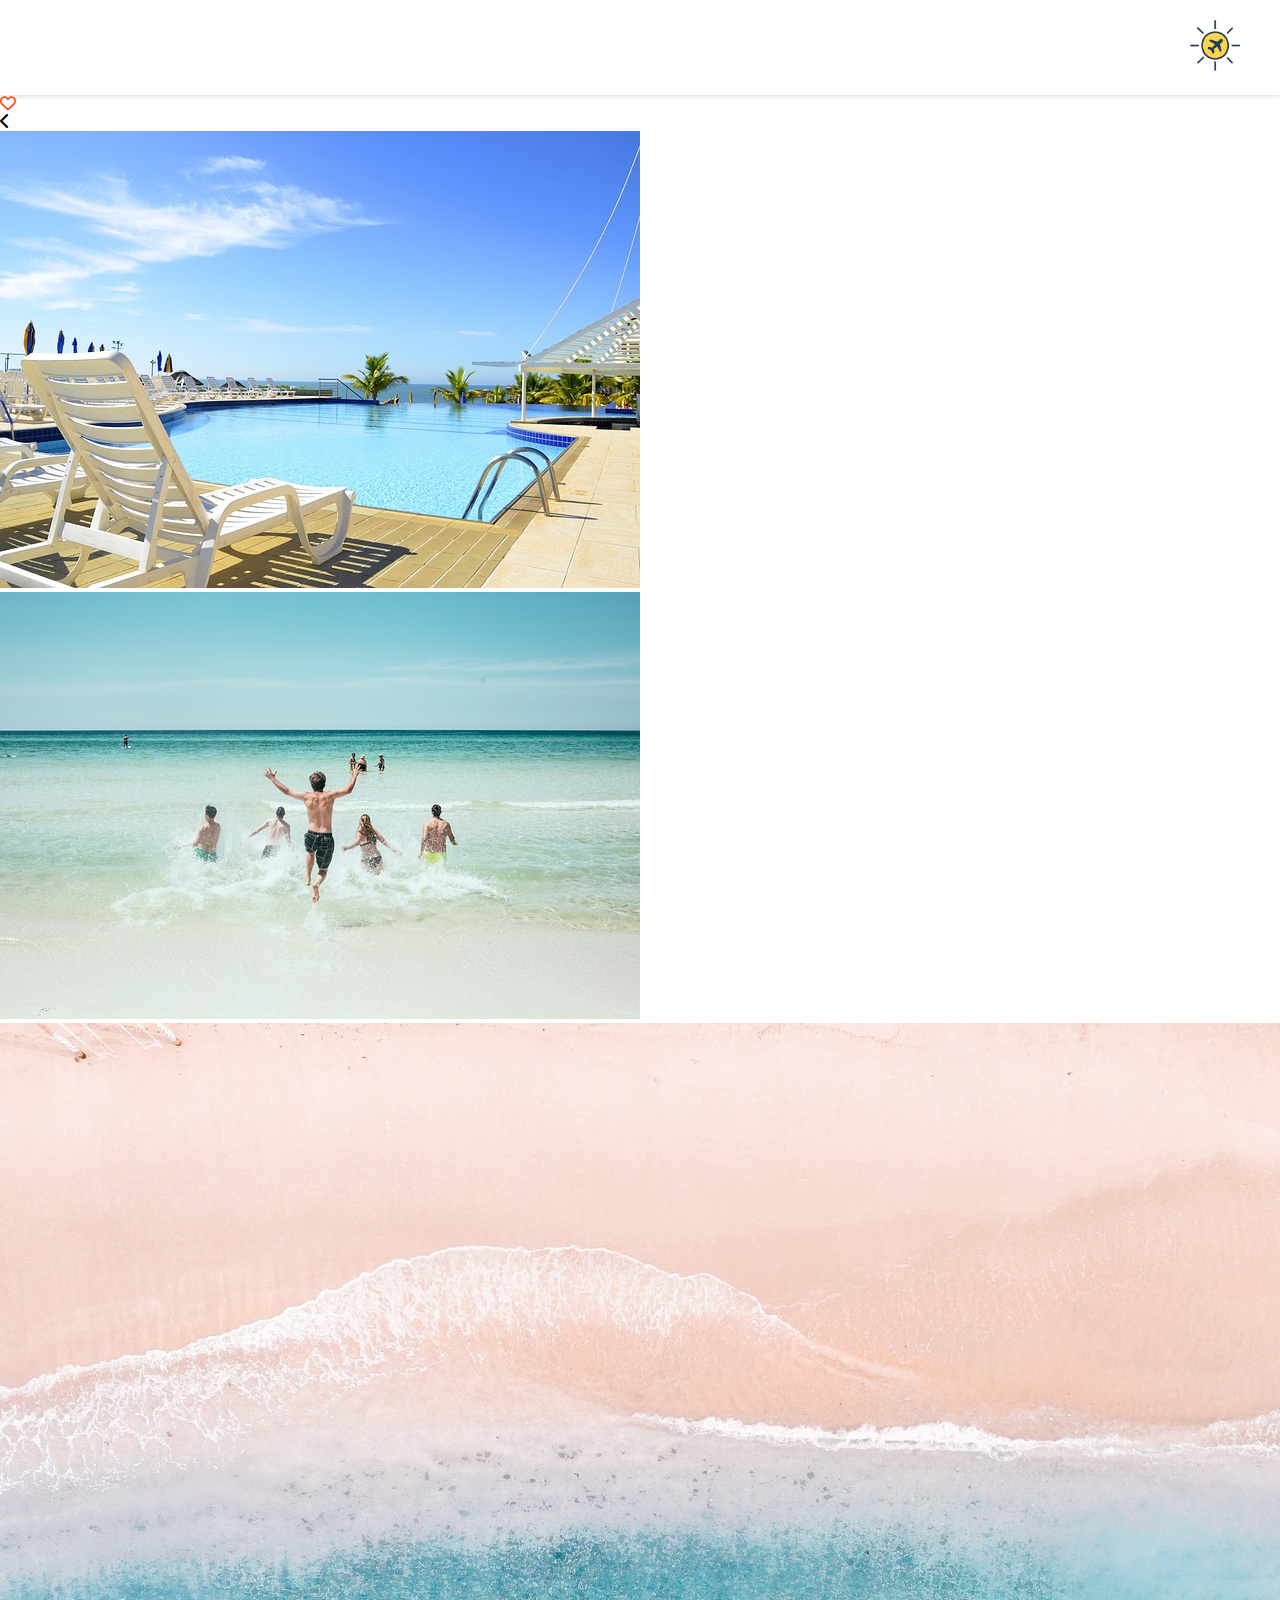
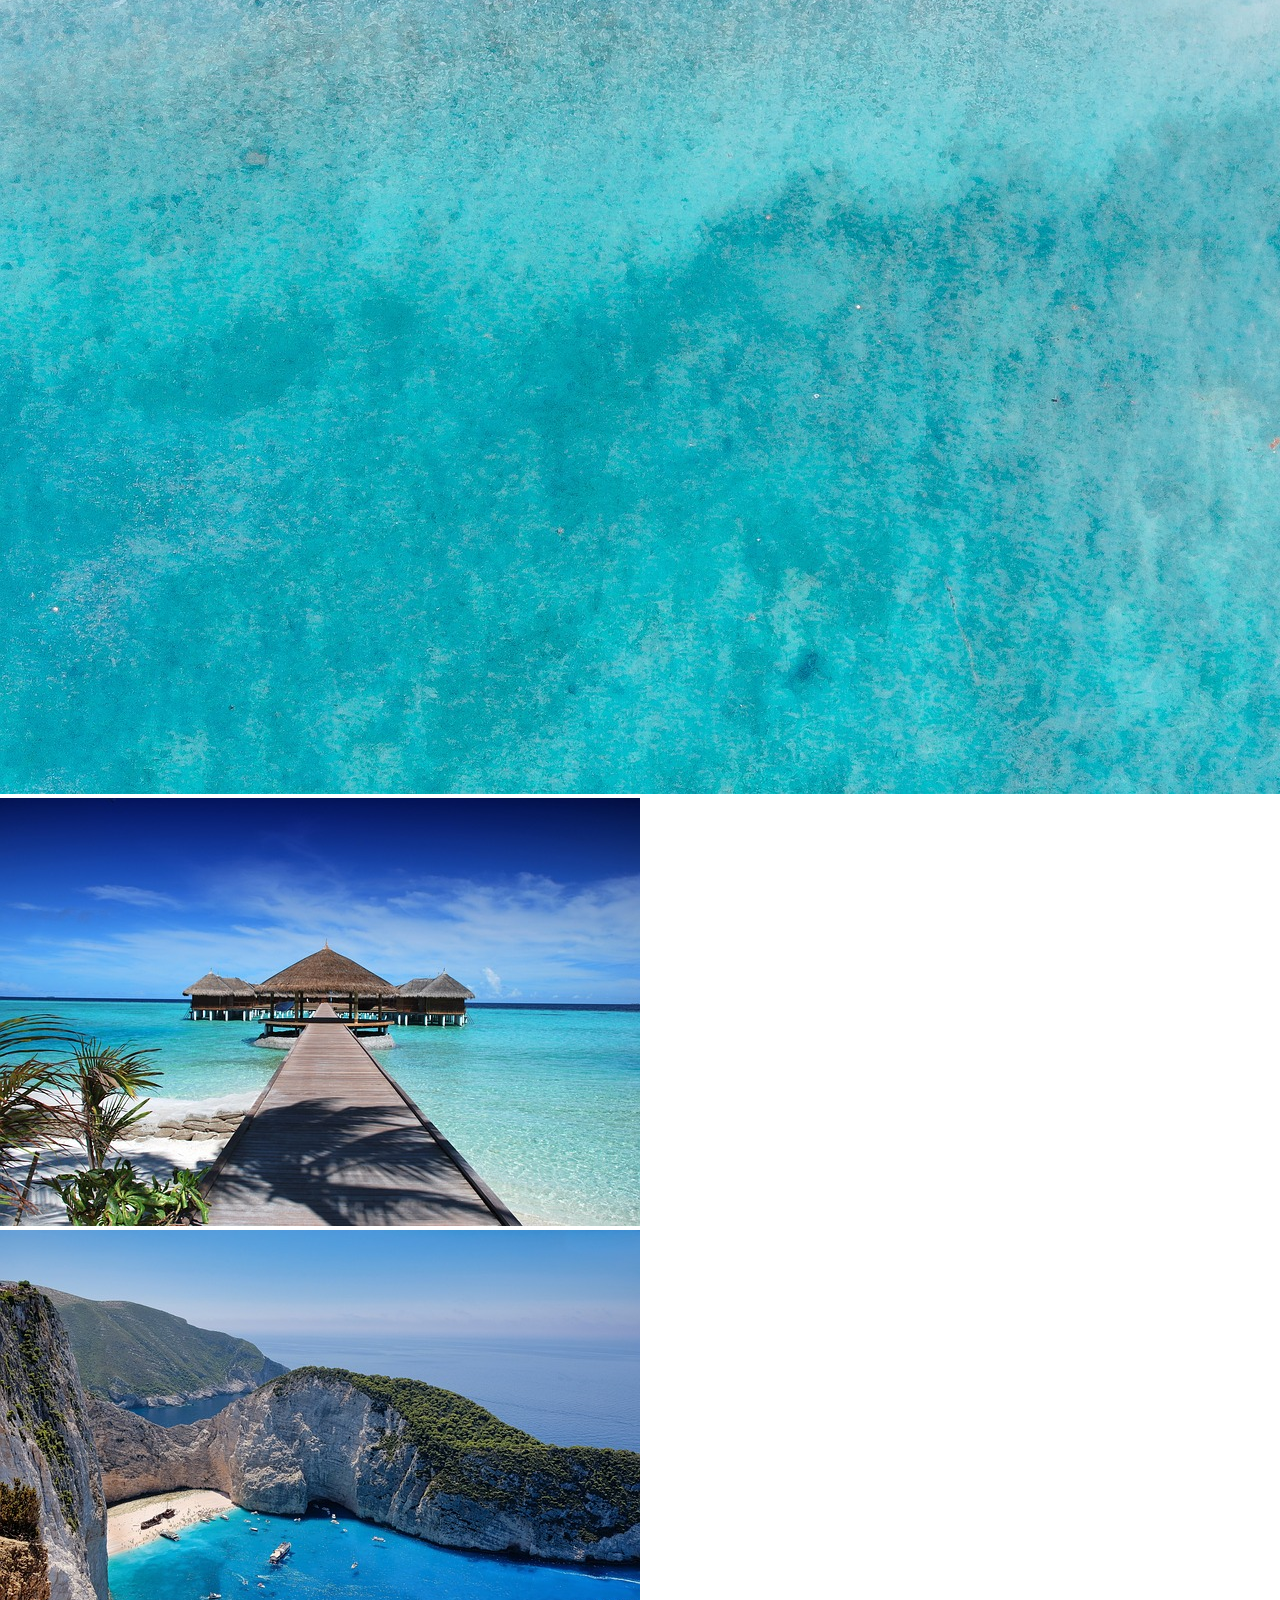
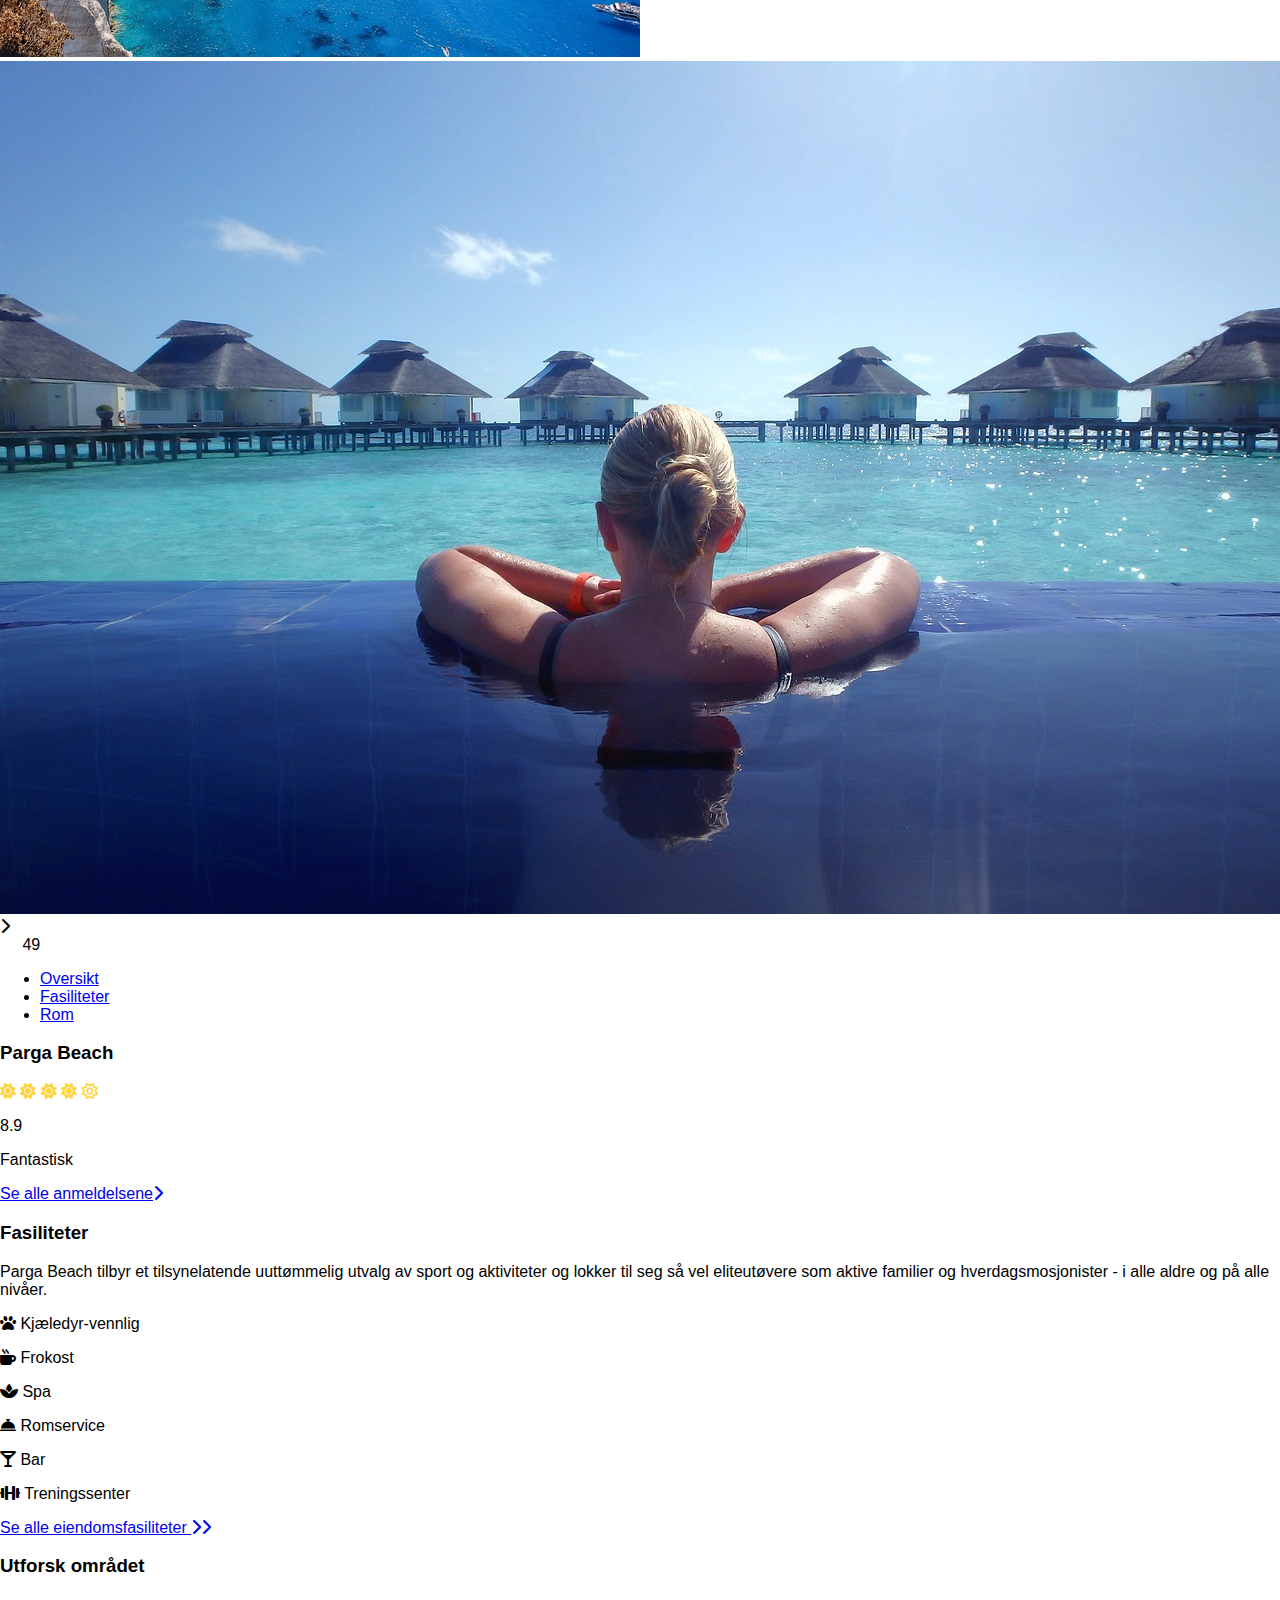
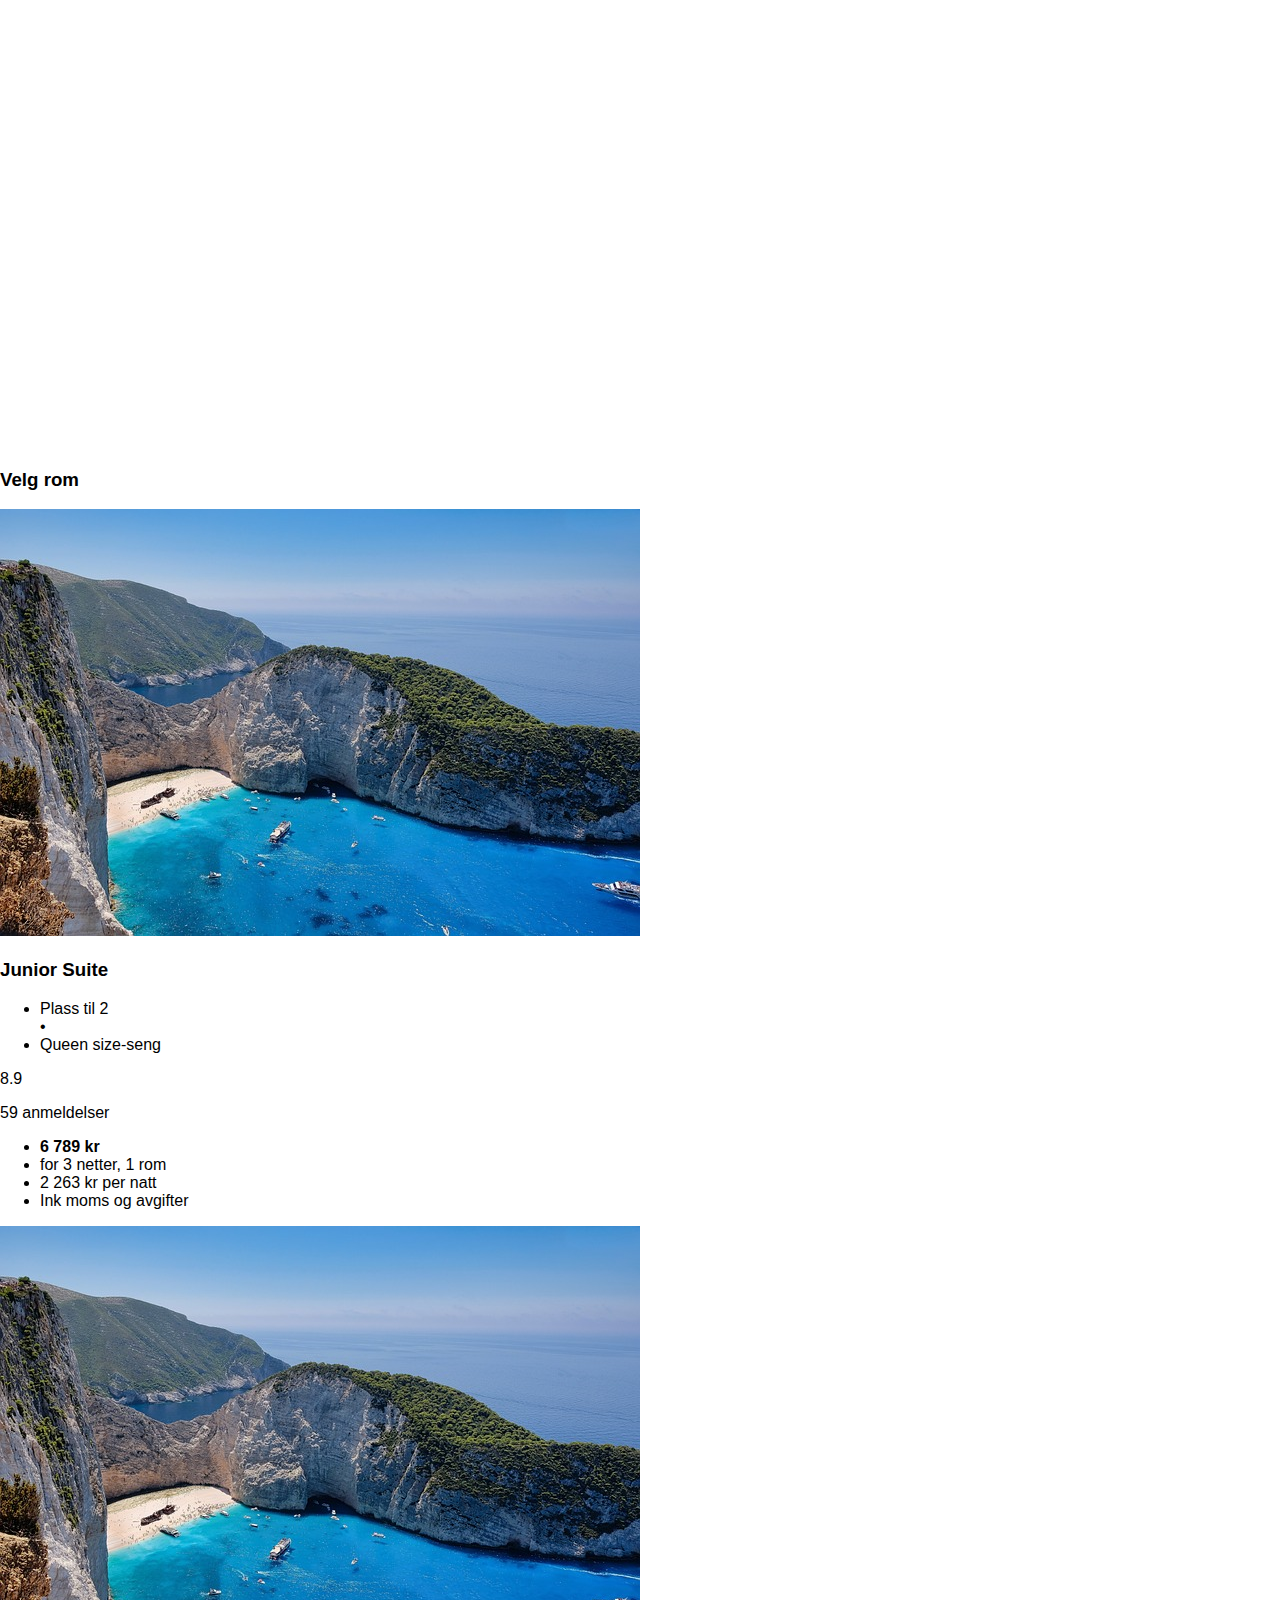
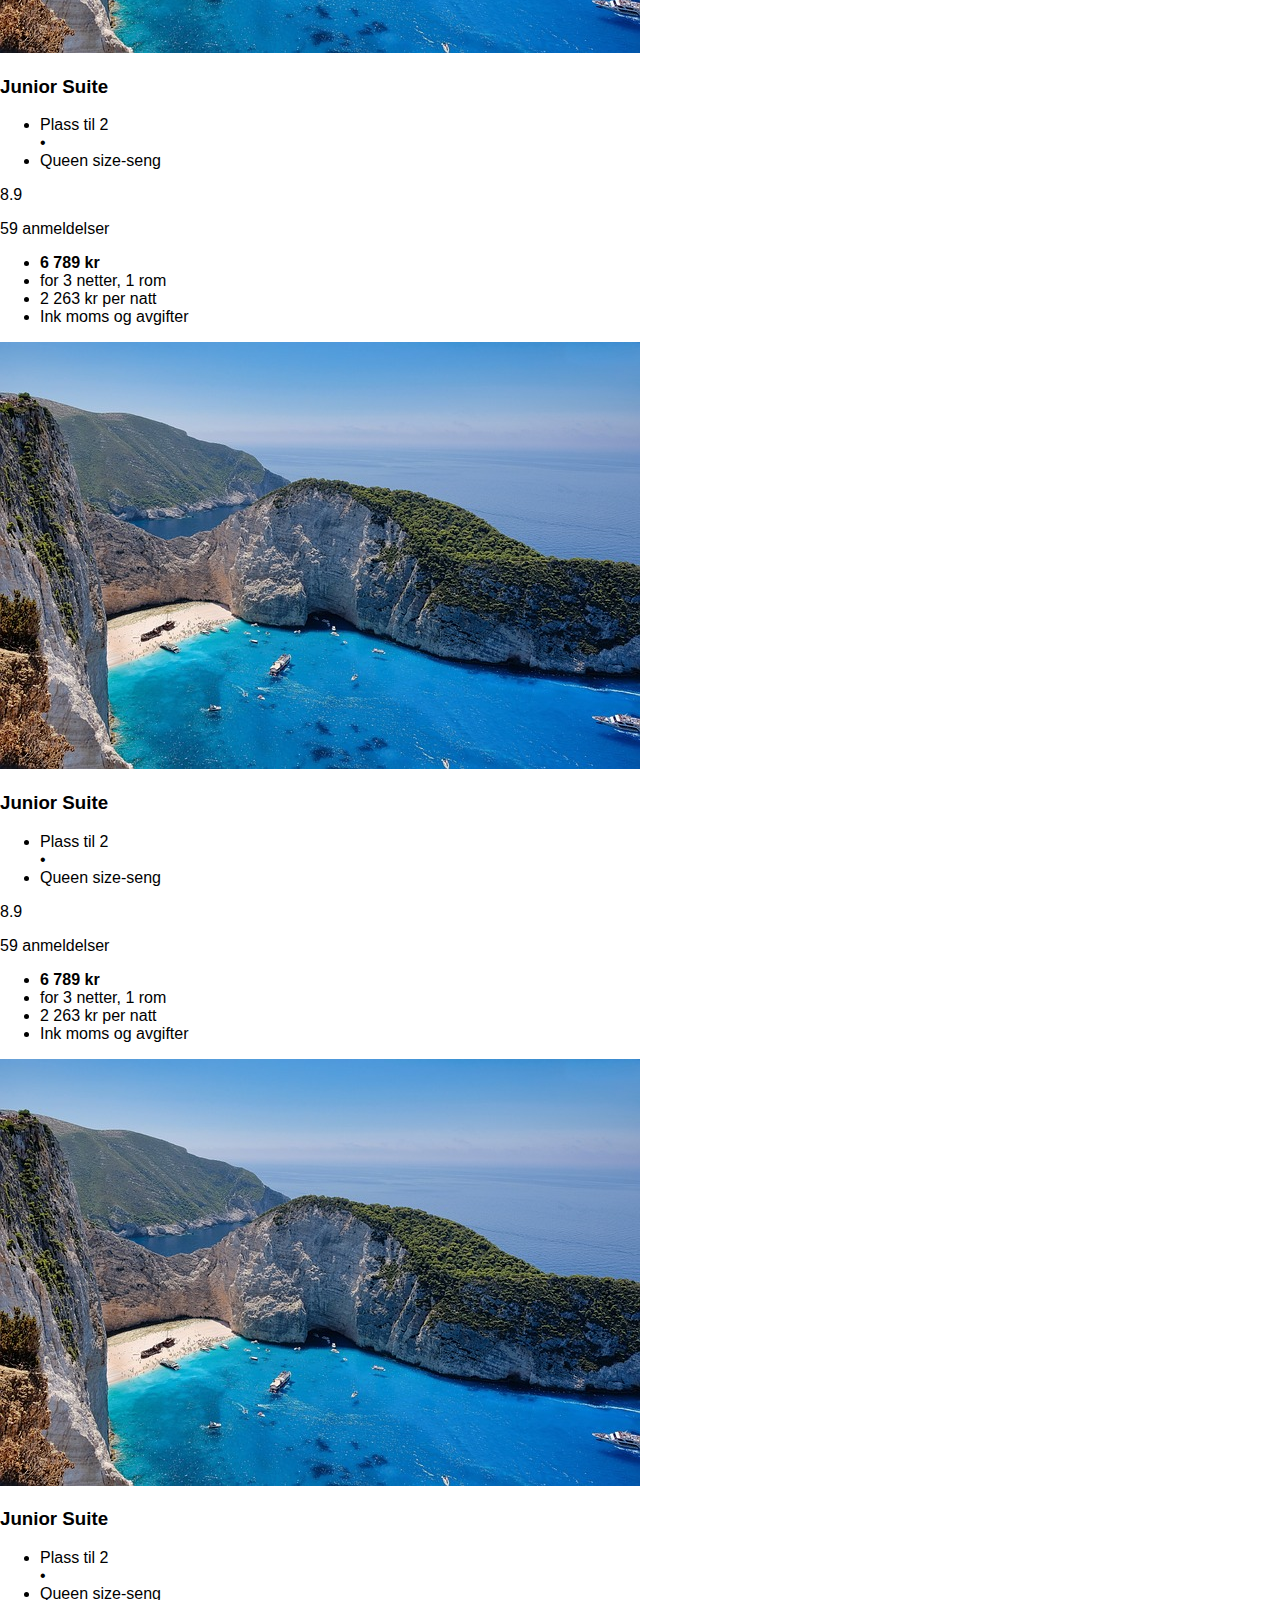
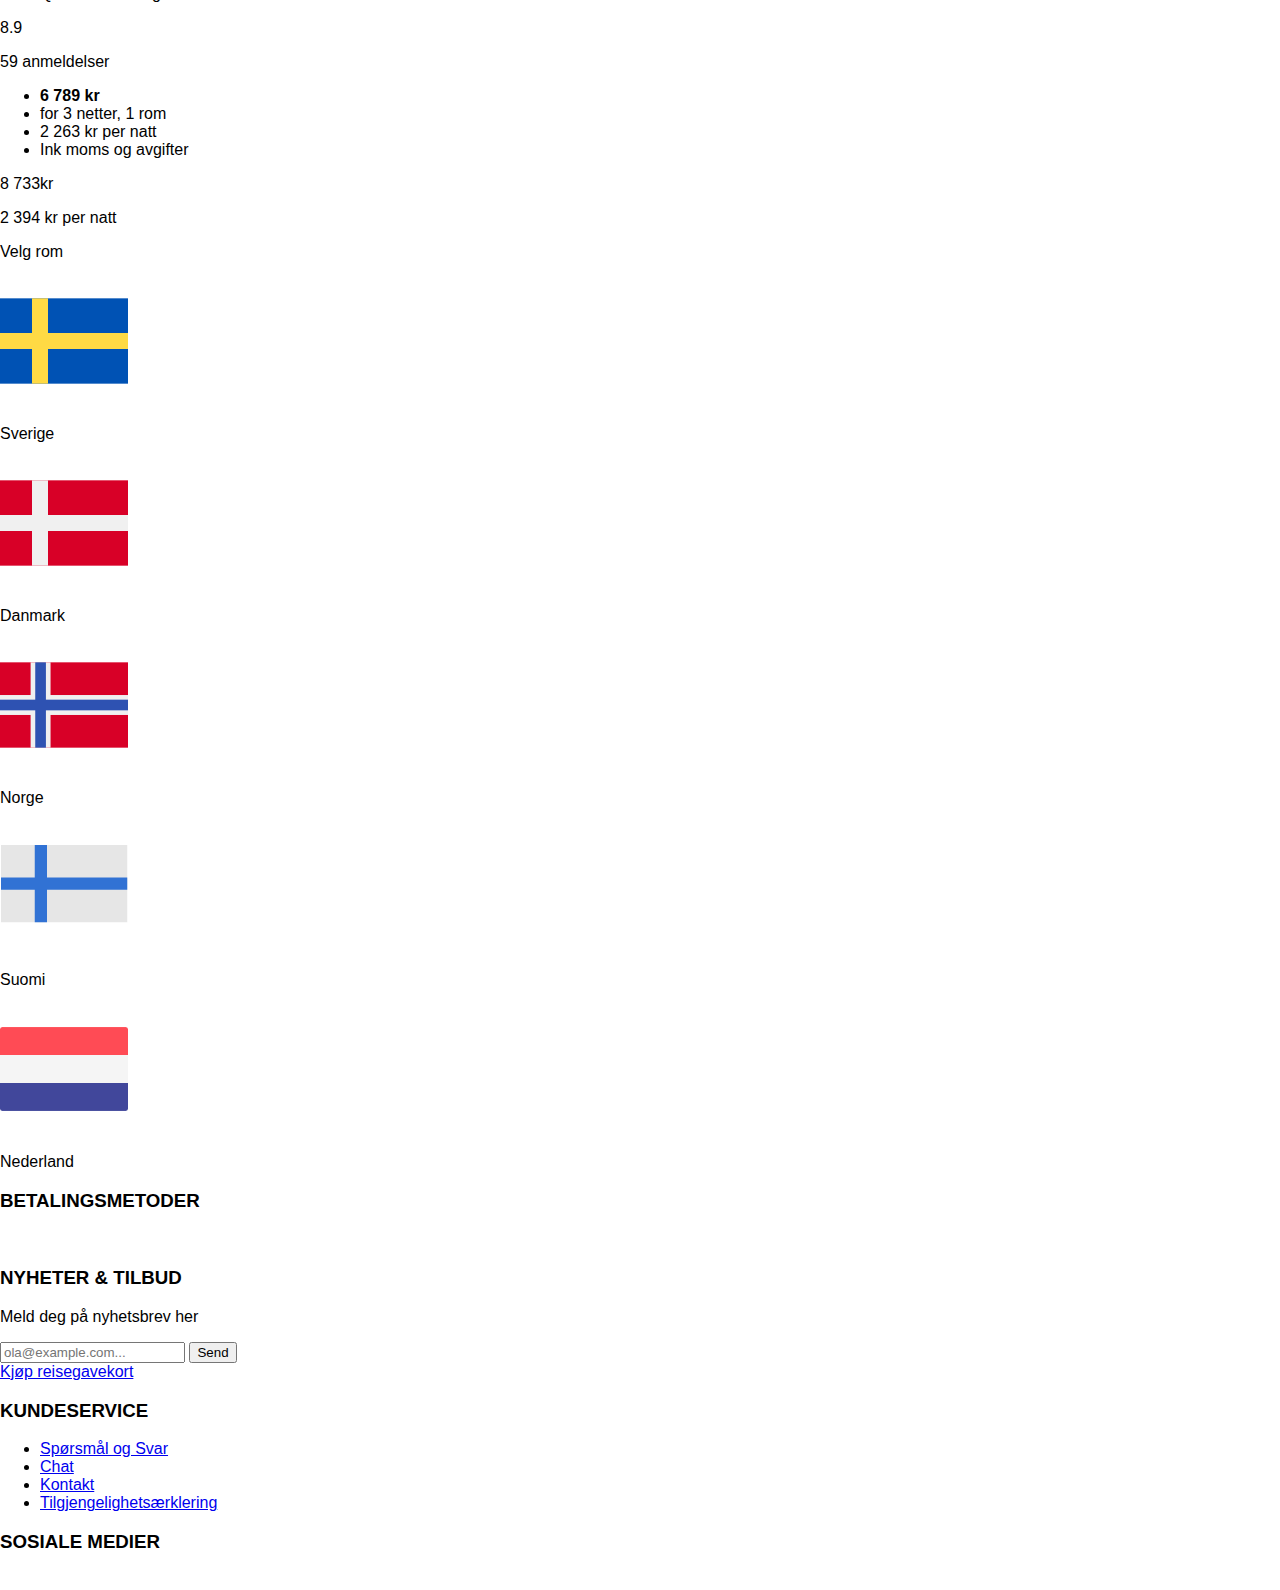
==== hotell.html @ 77f4b527 "css og final endringer i html" ====
<!DOCTYPE html>
<html lang="no">
<head>
    <meta charset="UTF-8">
    <meta name="viewport" content="width=device-width, initial-scale=1.0">
    <link rel="stylesheet" href="css/style.css">
    <link href="ikoner/css/fontawesome.css" rel="stylesheet">
    <link href="ikoner/css/brands.css" rel="stylesheet">
    <link href="ikoner/css/solid.css" rel="stylesheet">
    <link href="https://cdnjs.cloudflare.com/ajax/libs/font-awesome/6.0.0/css/all.min.css" rel="stylesheet">
    <title>Reisebyrå nettsted</title>
</head>
<body>
    <header>
        <section class="topp">
            <div class="logo">
                <img src="img/fav.png" alt="Logo">
            </div>
            <form class="top-bar" action="order.html" method="get">
                <a href="order.html" class="search-icon" aria-label="Søk ikon">
                    <i class="fa-solid fa-magnifying-glass" aria-label="Søk ikon"></i>
                </a>
                <a href="min-side.html" class="user-icon">
                    <i class="fas fa-user"></i> 
                </a>
                <a href="opprett-konto.html" class="btn">
                    <i class="fa-solid fa-bars" aria-label="Opprett konto"></i>
                </a>
            </form>
        </section>

    </header>
    <header class="bildet-galleri">
        <section class="hjerte-ikon">
            <i class="fa-regular fa-heart" style="color: #ff4013;"></i>
        </section>
        <section class="pil-ikon venstre">
            <i class="fa-solid fa-chevron-left"></i>
        </section>
        <section class="bildene">
            <img src="img/landscape-2016308_640.jpg">
            <img src="img/beach-1836467_640.jpg">
            <img src="img/sea-4768869_1920.jpg">
            <img src="img/beach-666122_640.jpg">
            <img src="img/beach-6514331_640.jpg">
            <img src="img/holiday-2733322_1280.jpg">
        </section>

        <section class="pil-ikon hoyre">
            <i class="fa-solid fa-chevron-right"></i>
        </section>

        <section class="bilde-teller">
            <i class="fa-solid fa-images" style="color: #ffffff;"></i>
            <span>49</span>
        </section>
    </header>
    <nav>
        <ul>
            <li><a href="#" class="active">Oversikt</a></li>
            <li><a href="#">Fasiliteter</a></li>
            <li><a href="#">Rom</a></li>
        </ul>
    
    </nav>
    <main>
        <section class="oversikt">
            <h3> Parga Beach</h3>
            <section class="sol">
                <i class="fa-solid fa-sun" style="color: #FFD43B;"></i>
                <i class="fa-solid fa-sun" style="color: #FFD43B;"></i>
                <i class="fa-solid fa-sun" style="color: #FFD43B;"></i>
                <i class="fa-solid fa-sun" style="color: #FFD43B;"></i>
                <i class="fa-regular fa-sun" style="color:#FFD43B;"></i>
            </section>
            <span class="score">
                <p>8.9</p> <p>Fantastisk</p>
            </span>
            <a href="#"> Se alle anmeldelsene<i class="fa-solid fa-chevron-right"></i></a>

        </section>

        <section class="fasiliteter">
            <h3> Fasiliteter</h3>
            <p>Parga Beach tilbyr et tilsynelatende uuttømmelig utvalg av sport og
                aktiviteter og lokker til seg så vel eliteutøvere som aktive familier og
                hverdagsmosjonister - i alle aldre og på alle nivåer.
            </p>
            <section class="ikon-container">
                <span class="ikon-rad1">
                    <p><i class="fa-solid fa-paw"></i> Kjæledyr-vennlig</p>
                    <p><i class="fa-solid fa-mug-hot"></i> Frokost</p>
                    <p><i class="fa-solid fa-spa"></i> Spa</p>
                </span>
                
                <span class="ikon-rad2">
                    <p><i class="fa-solid fa-bell-concierge"></i> Romservice</p>
                    <p><i class="fa-solid fa-martini-glass"></i> Bar</p>
                    <p><i class="fa-solid fa-dumbbell"></i> Treningssenter</p>
                </span>
            </section>

            <a href="#"> Se alle eiendomsfasiliteter <i class="fa-solid fa-chevron-right"></i><i class="fa-solid fa-chevron-right"></i></a>

        </section>

        <section class="kart">
            <h3>Utforsk området</h3>
            <iframe src="https://www.google.com/maps/embed?pb=!1m18!1m12!1m3!1d3088.1160953660687!2d20.388653899999998!3d39.2856176!2m3!1f0!2f0!3f0!3m2!1i1024!2i768!4f13.1!3m3!1m2!1s0x135c632e49c7cda5%3A0x9406a292c1e28ae2!2sParga%20Beach%20Resort!5e0!3m2!1sen!2sno!4v1738178258567!5m2!1sen!2sno" width="600" height="450" style="border:0;" allowfullscreen="" loading="lazy" referrerpolicy="no-referrer-when-downgrade">
            </iframe>
        </section>

        <h3 class="velg-rom">Velg rom</h3>
        <section class="tilgjengelige-rom">
            <article class="rom">
                <img src="img/beach-6514331_640.jpg" alt="strand">
                
                <section class="rom-info">
                    <h3>Junior Suite</h3>
                    
                    <ul class="plass">
                        <li>Plass til 2</li>
                        <span>•</span>
                        <li>Queen size-seng</li>
                    </ul>
                    
                    <section class="score">
                        <p class="score-box">8.9</p>
                        <p>59 anmeldelser</p>
                    </section>
                    
                    <ul class="prisinfo-liste">
                        <li><strong>6 789 kr</strong></li>
                        <li>for 3 netter, 1 rom</li>
                        <li>2 263 kr per natt</li>
                        <li>Ink moms og avgifter</li>
                    </ul>
                </section>
            </article>
            

            <article class="rom">
                <img src="img/beach-6514331_640.jpg" alt="strand">
                
                <section class="rom-info">
                    <h3>Junior Suite</h3>
                    
                    <ul class="plass">
                        <li>Plass til 2</li>
                        <span>•</span>
                        <li>Queen size-seng</li>
                    </ul>
                    
                    <section class="score">
                        <p class="score-box">8.9</p>
                        <p>59 anmeldelser</p>
                    </section>
                    
                    <ul class="prisinfo-liste">
                        <li><strong>6 789 kr</strong></li>
                        <li>for 3 netter, 1 rom</li>
                        <li>2 263 kr per natt</li>
                        <li>Ink moms og avgifter</li>
                    </ul>
                </section>
            </article>
            

            <article class="rom">
                <img src="img/beach-6514331_640.jpg" alt="strand">
                
                <section class="rom-info">
                    <h3>Junior Suite</h3>
                    
                    <ul class="plass">
                        <li>Plass til 2</li>
                        <span>•</span>
                        <li>Queen size-seng</li>
                    </ul>
                    
                    <section class="score">
                        <p class="score-box">8.9</p>
                        <p>59 anmeldelser</p>
                    </section>
                    
                    <ul class="prisinfo-liste">
                        <li><strong>6 789 kr</strong></li>
                        <li>for 3 netter, 1 rom</li>
                        <li>2 263 kr per natt</li>
                        <li>Ink moms og avgifter</li>
                    </ul>
                </section>
            </article>
            

            <article class="rom">
                <img src="img/beach-6514331_640.jpg" alt="strand">
                
                <section class="rom-info">
                    <h3>Junior Suite</h3>
                    
                    <ul class="plass">
                        <li>Plass til 2</li>
                        <span>•</span>
                        <li>Queen size-seng</li>
                    </ul>
                    
                    <section class="score">
                        <p class="score-box">8.9</p>
                        <p>59 anmeldelser</p>
                    </section>
                    
                    <ul class="prisinfo-liste">
                        <li><strong>6 789 kr</strong></li>
                        <li>for 3 netter, 1 rom</li>
                        <li>2 263 kr per natt</li>
                        <li>Ink moms og avgifter</li>
                    </ul>
                </section>
            </article>

            <article class="velg-selv">
                <section class="pris-seksjon">
                    <p class="over">8 733kr</p>
                    <p class="under"> 2 394 kr per natt</p>
                </section>
                <p class="blå-boks">Velg rom</p>
            </article>
            
            
        </section>

    </main>
    <footer class="footer">
        <section class="flags">
            <div class="rad1">
                <img src="flags/sweden.png">
                <p>Sverige</p>
                <img src="flags/denmark.png">
                <p>Danmark</p>
                <img src="flags/norway.png">
                <p>Norge</p>
            </div>

            <div class="rad2">
                <img src="flags/material.png">
                <p>Suomi</p>
                <img src="flags/netherlands.png">
                <p>Nederland</p>
            </div>

        </section>

        <section class="betalingsikoner">
            <h3>BETALINGSMETODER</h3>
            <i class="fa-brands fa-cc-visa"style="color: #ffffff;"></i>
            <i class="fa-brands fa-cc-mastercard"style="color: #ffffff;" ></i>
            <i class="fa-brands fa-cc-paypal" style="color: #ffffff;"></i>
            <i class="fa-brands fa-cc-apple-pay" style="color: #ffffff;"></i>
            <i class="fa-brands fa-cc-amazon-pay" style="color: #ffffff;"></i>
        </section>

        <section class="nyheter">
            <h3>NYHETER & TILBUD</h3>
            <form class="form">
                <p>Meld deg på nyhetsbrev her</p>
                <input type="email" placeholder="ola@example.com..." id="email">
                <button>
                    Send
                </button>
            </form>
            <a href="#">Kjøp reisegavekort</a>
           
        </section>

        <section class="kundeservice">
            <h3>KUNDESERVICE</h3>
            <ul>
                <li><a href="#">Spørsmål og Svar</a></li>
                <li><a href="#">Chat</a></li>
                <li><a href="#">Kontakt</a></li>
                <li><a href="#">Tilgjengelighetsærklering</a></li>
            </ul>

        </section>

        <section class="sosiale-medier">
            <h3>SOSIALE MEDIER</h3>
            <a href="#"><i class="fa-brands fa-instagram" aria-label="instagram ikon"style="color: #ffffff;"></i></a>
            <a href="#"><i class="fa-brands fa-facebook" aria-label="facebook ikon"style="color: #ffffff;"></i></a>
            <a href="#"><i class="fa-brands fa-pinterest" aria-label="pinterest ikon"style="color: #ffffff;"></i></a>
            <a href="#"><i class="fa-brands fa-tiktok" style="color: #ffffff;"></i></a>
            <a href="#"><i class="fa-brands fa-youtube" style="color: #ffffff;"></i></a>
        </section>

    </footer>
</body>
</html>
---- css/style.css ----
body {
    font-family: Arial, Helvetica, sans-serif;
    margin: 0;
    padding: 0;
    
}

.topp {
    display: flex;
    justify-content: space-between;
    align-items: center;
    padding: 10px 20px;
    background-color: #ffffff;
    box-shadow: 0 2px 4px rgba(0, 0, 0, 0.1);
}

.logo img {
    width: 50px;
}

.top-bar a {
    font-size: 20px;
    color: black;
    margin-left: 15px;
    text-decoration: none;
}

.pc-nav {
    display: none;
}
.pc-navlink{
    display: none;
}

@media (min-width: 1024px) {
    .topp {
        padding: 20px 40px;
        display: flex;
        justify-content: flex-end; 
        align-items: center;
        gap: 20px;
    }

    
    .top-bar {
        display: none;
    }

    
    .pc-nav {
        display: flex;
        align-items: center;
        gap: 15px;
    }

    
    .pc-nav .btn {
        font-size: 16px;
        font-weight: bold;
        color: #1ca2c1;
        text-decoration: none;
        padding: 10px 15px;
        border: 2px solid #1ca2c1;
        border-radius: 30px; 
        display: flex;
        align-items: center;
        gap: 5px;
        background: white;
    }

    .pc-nav .btn i {
        font-size: 18px;
    }

    
    .pc-navlink {
        display: flex;
        justify-content: flex-end; 
        margin-top: 10px;
    }

    .nav-links {
        display: flex;
        justify-content: flex-end; 
        gap: 20px;
        list-style: none;
        padding: 0;
        margin: 0;
    }

    .nav-links a {
        text-decoration: none;
        color: black;
        font-size: 16px;
        font-weight: bold;
    }
}
  
    

    
    





.banner {
    background-image: url('../img/sea-4768869_1920.jpg');
    background-size: cover;
    background-position: center;
    height: 400px;
    position: relative;
    z-index: 1;
    display: grid;
    place-items: center;
}

.container {
    max-width: 1000px;
    width: 80%;
    background-color: white;
    border-radius: 10px;
    padding: 20px;
    position: absolute;
    top: 60%;
    left: 50%;
    transform: translate(-50%, -50%);
    box-shadow: 0 4px 8px rgba(0, 0, 0, 0.1);
    z-index: 2;
}

.scroll-container {
    display: flex;
    align-items: center;
    overflow-x: auto;
    white-space: nowrap;
    scroll-behavior: smooth;
    padding: 5px 0;
    margin-bottom: 15px;
    z-index: 2;
}

.scroll-container::-webkit-scrollbar {
    height: 3px;
}

.scroll-container::-webkit-scrollbar-thumb {
    background: #ccc;
    border-radius: 10px;
}

.scroll-container::-webkit-scrollbar-track {
    background: #f0f0f0;
}

.bestilling-links {
    display: flex;
    gap: 20px;
    list-style: none;
    margin: 0;
    padding: 0;
}

.bestilling-links li {
    font-size: 16px;
    font-weight: bold;
    position: relative;
}

.bestilling-links li a {
    text-decoration: none;
    color: black;
}

.bestilling-links li.active::after {
    content: '';
    display: block;
    width: 100%;
    height: 3px;
    background-color: #1ca2c1;
    position: absolute;
    bottom: -5px;
    left: 0;
}

.scroll-arrow {
    font-size: 18px;
    color: black;
    cursor: pointer;
    position: sticky;
    right: 0;
    z-index: 10;
    background: rgba(255, 255, 255, 0.7);
    padding: 8px;
    border-radius: 50%;
    box-shadow: 0 2px 4px rgba(0, 0, 0, 0.1);
}
.skjema {
    display: grid;
    gap: 10px;
    grid-template-columns: 1fr;
    max-width: 500px;
    margin: 10px;
}


.skjema select,
.skjema input {
    padding: 12px;
    border: 1px solid #666;
    border-radius: 0;
    font-size: 14px;
    background: white;
    width: 100%;
    height: 50px; 
    box-sizing: border-box;
}


.skjema .reiselengde-dato {
    display: grid;
    grid-template-columns: 1fr 1fr;
    gap: 10px;
}


.skjema label {
    font-size: 12px;
    font-weight: normal;
    display: block;
    color: #666;
    position: absolute;
    top: -8px;
    left: 10px;
    background: white;
    padding: 0 5px;
}


.skjema .input-container {
    position: relative;
    display: flex;
    flex-direction: column;
}


.skjema input[type="date"] {
    appearance: none;
    -webkit-appearance: none;
    -moz-appearance: none;
    text-align: left;
    padding-right: 40px;
}


.skjema .bestilling-knapp {
    background-color: #ffcf40;
    color: black;
    font-weight: bold;
    cursor: pointer;
    text-align: center;
    padding: 15px;
    border: none;
    width: 100%;
    font-size: 14px;
}
---- ikoner/css/brands.css ----
/*!
 * Font Awesome Free 6.6.0 by @fontawesome - https://fontawesome.com
 * License - https://fontawesome.com/license/free (Icons: CC BY 4.0, Fonts: SIL OFL 1.1, Code: MIT License)
 * Copyright 2024 Fonticons, Inc.
 */
:root, :host {
  --fa-style-family-brands: 'Font Awesome 6 Brands';
  --fa-font-brands: normal 400 1em/1 'Font Awesome 6 Brands'; }

@font-face {
  font-family: 'Font Awesome 6 Brands';
  font-style: normal;
  font-weight: 400;
  font-display: block;
  src: url("../webfonts/fa-brands-400.woff2") format("woff2"), url("../webfonts/fa-brands-400.ttf") format("truetype"); }

.fab,
.fa-brands {
  font-weight: 400; }

.fa-monero:before {
  content: "\f3d0"; }

.fa-hooli:before {
  content: "\f427"; }

.fa-yelp:before {
  content: "\f1e9"; }

.fa-cc-visa:before {
  content: "\f1f0"; }

.fa-lastfm:before {
  content: "\f202"; }

.fa-shopware:before {
  content: "\f5b5"; }

.fa-creative-commons-nc:before {
  content: "\f4e8"; }

.fa-aws:before {
  content: "\f375"; }

.fa-redhat:before {
  content: "\f7bc"; }

.fa-yoast:before {
  content: "\f2b1"; }

.fa-cloudflare:before {
  content: "\e07d"; }

.fa-ups:before {
  content: "\f7e0"; }

.fa-pixiv:before {
  content: "\e640"; }

.fa-wpexplorer:before {
  content: "\f2de"; }

.fa-dyalog:before {
  content: "\f399"; }

.fa-bity:before {
  content: "\f37a"; }

.fa-stackpath:before {
  content: "\f842"; }

.fa-buysellads:before {
  content: "\f20d"; }

.fa-first-order:before {
  content: "\f2b0"; }

.fa-modx:before {
  content: "\f285"; }

.fa-guilded:before {
  content: "\e07e"; }

.fa-vnv:before {
  content: "\f40b"; }

.fa-square-js:before {
  content: "\f3b9"; }

.fa-js-square:before {
  content: "\f3b9"; }

.fa-microsoft:before {
  content: "\f3ca"; }

.fa-qq:before {
  content: "\f1d6"; }

.fa-orcid:before {
  content: "\f8d2"; }

.fa-java:before {
  content: "\f4e4"; }

.fa-invision:before {
  content: "\f7b0"; }

.fa-creative-commons-pd-alt:before {
  content: "\f4ed"; }

.fa-centercode:before {
  content: "\f380"; }

.fa-glide-g:before {
  content: "\f2a6"; }

.fa-drupal:before {
  content: "\f1a9"; }

.fa-jxl:before {
  content: "\e67b"; }

.fa-dart-lang:before {
  content: "\e693"; }

.fa-hire-a-helper:before {
  content: "\f3b0"; }

.fa-creative-commons-by:before {
  content: "\f4e7"; }

.fa-unity:before {
  content: "\e049"; }

.fa-whmcs:before {
  content: "\f40d"; }

.fa-rocketchat:before {
  content: "\f3e8"; }

.fa-vk:before {
  content: "\f189"; }

.fa-untappd:before {
  content: "\f405"; }

.fa-mailchimp:before {
  content: "\f59e"; }

.fa-css3-alt:before {
  content: "\f38b"; }

.fa-square-reddit:before {
  content: "\f1a2"; }

.fa-reddit-square:before {
  content: "\f1a2"; }

.fa-vimeo-v:before {
  content: "\f27d"; }

.fa-contao:before {
  content: "\f26d"; }

.fa-square-font-awesome:before {
  content: "\e5ad"; }

.fa-deskpro:before {
  content: "\f38f"; }

.fa-brave:before {
  content: "\e63c"; }

.fa-sistrix:before {
  content: "\f3ee"; }

.fa-square-instagram:before {
  content: "\e055"; }

.fa-instagram-square:before {
  content: "\e055"; }

.fa-battle-net:before {
  content: "\f835"; }

.fa-the-red-yeti:before {
  content: "\f69d"; }

.fa-square-hacker-news:before {
  content: "\f3af"; }

.fa-hacker-news-square:before {
  content: "\f3af"; }

.fa-edge:before {
  content: "\f282"; }

.fa-threads:before {
  content: "\e618"; }

.fa-napster:before {
  content: "\f3d2"; }

.fa-square-snapchat:before {
  content: "\f2ad"; }

.fa-snapchat-square:before {
  content: "\f2ad"; }

.fa-google-plus-g:before {
  content: "\f0d5"; }

.fa-artstation:before {
  content: "\f77a"; }

.fa-markdown:before {
  content: "\f60f"; }

.fa-sourcetree:before {
  content: "\f7d3"; }

.fa-google-plus:before {
  content: "\f2b3"; }

.fa-diaspora:before {
  content: "\f791"; }

.fa-foursquare:before {
  content: "\f180"; }

.fa-stack-overflow:before {
  content: "\f16c"; }

.fa-github-alt:before {
  content: "\f113"; }

.fa-phoenix-squadron:before {
  content: "\f511"; }

.fa-pagelines:before {
  content: "\f18c"; }

.fa-algolia:before {
  content: "\f36c"; }

.fa-red-river:before {
  content: "\f3e3"; }

.fa-creative-commons-sa:before {
  content: "\f4ef"; }

.fa-safari:before {
  content: "\f267"; }

.fa-google:before {
  content: "\f1a0"; }

.fa-square-font-awesome-stroke:before {
  content: "\f35c"; }

.fa-font-awesome-alt:before {
  content: "\f35c"; }

.fa-atlassian:before {
  content: "\f77b"; }

.fa-linkedin-in:before {
  content: "\f0e1"; }

.fa-digital-ocean:before {
  content: "\f391"; }

.fa-nimblr:before {
  content: "\f5a8"; }

.fa-chromecast:before {
  content: "\f838"; }

.fa-evernote:before {
  content: "\f839"; }

.fa-hacker-news:before {
  content: "\f1d4"; }

.fa-creative-commons-sampling:before {
  content: "\f4f0"; }

.fa-adversal:before {
  content: "\f36a"; }

.fa-creative-commons:before {
  content: "\f25e"; }

.fa-watchman-monitoring:before {
  content: "\e087"; }

.fa-fonticons:before {
  content: "\f280"; }

.fa-weixin:before {
  content: "\f1d7"; }

.fa-shirtsinbulk:before {
  content: "\f214"; }

.fa-codepen:before {
  content: "\f1cb"; }

.fa-git-alt:before {
  content: "\f841"; }

.fa-lyft:before {
  content: "\f3c3"; }

.fa-rev:before {
  content: "\f5b2"; }

.fa-windows:before {
  content: "\f17a"; }

.fa-wizards-of-the-coast:before {
  content: "\f730"; }

.fa-square-viadeo:before {
  content: "\f2aa"; }

.fa-viadeo-square:before {
  content: "\f2aa"; }

.fa-meetup:before {
  content: "\f2e0"; }

.fa-centos:before {
  content: "\f789"; }

.fa-adn:before {
  content: "\f170"; }

.fa-cloudsmith:before {
  content: "\f384"; }

.fa-opensuse:before {
  content: "\e62b"; }

.fa-pied-piper-alt:before {
  content: "\f1a8"; }

.fa-square-dribbble:before {
  content: "\f397"; }

.fa-dribbble-square:before {
  content: "\f397"; }

.fa-codiepie:before {
  content: "\f284"; }

.fa-node:before {
  content: "\f419"; }

.fa-mix:before {
  content: "\f3cb"; }

.fa-steam:before {
  content: "\f1b6"; }

.fa-cc-apple-pay:before {
  content: "\f416"; }

.fa-scribd:before {
  content: "\f28a"; }

.fa-debian:before {
  content: "\e60b"; }

.fa-openid:before {
  content: "\f19b"; }

.fa-instalod:before {
  content: "\e081"; }

.fa-expeditedssl:before {
  content: "\f23e"; }

.fa-sellcast:before {
  content: "\f2da"; }

.fa-square-twitter:before {
  content: "\f081"; }

.fa-twitter-square:before {
  content: "\f081"; }

.fa-r-project:before {
  content: "\f4f7"; }

.fa-delicious:before {
  content: "\f1a5"; }

.fa-freebsd:before {
  content: "\f3a4"; }

.fa-vuejs:before {
  content: "\f41f"; }

.fa-accusoft:before {
  content: "\f369"; }

.fa-ioxhost:before {
  content: "\f208"; }

.fa-fonticons-fi:before {
  content: "\f3a2"; }

.fa-app-store:before {
  content: "\f36f"; }

.fa-cc-mastercard:before {
  content: "\f1f1"; }

.fa-itunes-note:before {
  content: "\f3b5"; }

.fa-golang:before {
  content: "\e40f"; }

.fa-kickstarter:before {
  content: "\f3bb"; }

.fa-square-kickstarter:before {
  content: "\f3bb"; }

.fa-grav:before {
  content: "\f2d6"; }

.fa-weibo:before {
  content: "\f18a"; }

.fa-uncharted:before {
  content: "\e084"; }

.fa-firstdraft:before {
  content: "\f3a1"; }

.fa-square-youtube:before {
  content: "\f431"; }

.fa-youtube-square:before {
  content: "\f431"; }

.fa-wikipedia-w:before {
  content: "\f266"; }

.fa-wpressr:before {
  content: "\f3e4"; }

.fa-rendact:before {
  content: "\f3e4"; }

.fa-angellist:before {
  content: "\f209"; }

.fa-galactic-republic:before {
  content: "\f50c"; }

.fa-nfc-directional:before {
  content: "\e530"; }

.fa-skype:before {
  content: "\f17e"; }

.fa-joget:before {
  content: "\f3b7"; }

.fa-fedora:before {
  content: "\f798"; }

.fa-stripe-s:before {
  content: "\f42a"; }

.fa-meta:before {
  content: "\e49b"; }

.fa-laravel:before {
  content: "\f3bd"; }

.fa-hotjar:before {
  content: "\f3b1"; }

.fa-bluetooth-b:before {
  content: "\f294"; }

.fa-square-letterboxd:before {
  content: "\e62e"; }

.fa-sticker-mule:before {
  content: "\f3f7"; }

.fa-creative-commons-zero:before {
  content: "\f4f3"; }

.fa-hips:before {
  content: "\f452"; }

.fa-behance:before {
  content: "\f1b4"; }

.fa-reddit:before {
  content: "\f1a1"; }

.fa-discord:before {
  content: "\f392"; }

.fa-chrome:before {
  content: "\f268"; }

.fa-app-store-ios:before {
  content: "\f370"; }

.fa-cc-discover:before {
  content: "\f1f2"; }

.fa-wpbeginner:before {
  content: "\f297"; }

.fa-confluence:before {
  content: "\f78d"; }

.fa-shoelace:before {
  content: "\e60c"; }

.fa-mdb:before {
  content: "\f8ca"; }

.fa-dochub:before {
  content: "\f394"; }

.fa-accessible-icon:before {
  content: "\f368"; }

.fa-ebay:before {
  content: "\f4f4"; }

.fa-amazon:before {
  content: "\f270"; }

.fa-unsplash:before {
  content: "\e07c"; }

.fa-yarn:before {
  content: "\f7e3"; }

.fa-square-steam:before {
  content: "\f1b7"; }

.fa-steam-square:before {
  content: "\f1b7"; }

.fa-500px:before {
  content: "\f26e"; }

.fa-square-vimeo:before {
  content: "\f194"; }

.fa-vimeo-square:before {
  content: "\f194"; }

.fa-asymmetrik:before {
  content: "\f372"; }

.fa-font-awesome:before {
  content: "\f2b4"; }

.fa-font-awesome-flag:before {
  content: "\f2b4"; }

.fa-font-awesome-logo-full:before {
  content: "\f2b4"; }

.fa-gratipay:before {
  content: "\f184"; }

.fa-apple:before {
  content: "\f179"; }

.fa-hive:before {
  content: "\e07f"; }

.fa-gitkraken:before {
  content: "\f3a6"; }

.fa-keybase:before {
  content: "\f4f5"; }

.fa-apple-pay:before {
  content: "\f415"; }

.fa-padlet:before {
  content: "\e4a0"; }

.fa-amazon-pay:before {
  content: "\f42c"; }

.fa-square-github:before {
  content: "\f092"; }

.fa-github-square:before {
  content: "\f092"; }

.fa-stumbleupon:before {
  content: "\f1a4"; }

.fa-fedex:before {
  content: "\f797"; }

.fa-phoenix-framework:before {
  content: "\f3dc"; }

.fa-shopify:before {
  content: "\e057"; }

.fa-neos:before {
  content: "\f612"; }

.fa-square-threads:before {
  content: "\e619"; }

.fa-hackerrank:before {
  content: "\f5f7"; }

.fa-researchgate:before {
  content: "\f4f8"; }

.fa-swift:before {
  content: "\f8e1"; }

.fa-angular:before {
  content: "\f420"; }

.fa-speakap:before {
  content: "\f3f3"; }

.fa-angrycreative:before {
  content: "\f36e"; }

.fa-y-combinator:before {
  content: "\f23b"; }

.fa-empire:before {
  content: "\f1d1"; }

.fa-envira:before {
  content: "\f299"; }

.fa-google-scholar:before {
  content: "\e63b"; }

.fa-square-gitlab:before {
  content: "\e5ae"; }

.fa-gitlab-square:before {
  content: "\e5ae"; }

.fa-studiovinari:before {
  content: "\f3f8"; }

.fa-pied-piper:before {
  content: "\f2ae"; }

.fa-wordpress:before {
  content: "\f19a"; }

.fa-product-hunt:before {
  content: "\f288"; }

.fa-firefox:before {
  content: "\f269"; }

.fa-linode:before {
  content: "\f2b8"; }

.fa-goodreads:before {
  content: "\f3a8"; }

.fa-square-odnoklassniki:before {
  content: "\f264"; }

.fa-odnoklassniki-square:before {
  content: "\f264"; }

.fa-jsfiddle:before {
  content: "\f1cc"; }

.fa-sith:before {
  content: "\f512"; }

.fa-themeisle:before {
  content: "\f2b2"; }

.fa-page4:before {
  content: "\f3d7"; }

.fa-hashnode:before {
  content: "\e499"; }

.fa-react:before {
  content: "\f41b"; }

.fa-cc-paypal:before {
  content: "\f1f4"; }

.fa-squarespace:before {
  content: "\f5be"; }

.fa-cc-stripe:before {
  content: "\f1f5"; }

.fa-creative-commons-share:before {
  content: "\f4f2"; }

.fa-bitcoin:before {
  content: "\f379"; }

.fa-keycdn:before {
  content: "\f3ba"; }

.fa-opera:before {
  content: "\f26a"; }

.fa-itch-io:before {
  content: "\f83a"; }

.fa-umbraco:before {
  content: "\f8e8"; }

.fa-galactic-senate:before {
  content: "\f50d"; }

.fa-ubuntu:before {
  content: "\f7df"; }

.fa-draft2digital:before {
  content: "\f396"; }

.fa-stripe:before {
  content: "\f429"; }

.fa-houzz:before {
  content: "\f27c"; }

.fa-gg:before {
  content: "\f260"; }

.fa-dhl:before {
  content: "\f790"; }

.fa-square-pinterest:before {
  content: "\f0d3"; }

.fa-pinterest-square:before {
  content: "\f0d3"; }

.fa-xing:before {
  content: "\f168"; }

.fa-blackberry:before {
  content: "\f37b"; }

.fa-creative-commons-pd:before {
  content: "\f4ec"; }

.fa-playstation:before {
  content: "\f3df"; }

.fa-quinscape:before {
  content: "\f459"; }

.fa-less:before {
  content: "\f41d"; }

.fa-blogger-b:before {
  content: "\f37d"; }

.fa-opencart:before {
  content: "\f23d"; }

.fa-vine:before {
  content: "\f1ca"; }

.fa-signal-messenger:before {
  content: "\e663"; }

.fa-paypal:before {
  content: "\f1ed"; }

.fa-gitlab:before {
  content: "\f296"; }

.fa-typo3:before {
  content: "\f42b"; }

.fa-reddit-alien:before {
  content: "\f281"; }

.fa-yahoo:before {
  content: "\f19e"; }

.fa-dailymotion:before {
  content: "\e052"; }

.fa-affiliatetheme:before {
  content: "\f36b"; }

.fa-pied-piper-pp:before {
  content: "\f1a7"; }

.fa-bootstrap:before {
  content: "\f836"; }

.fa-odnoklassniki:before {
  content: "\f263"; }

.fa-nfc-symbol:before {
  content: "\e531"; }

.fa-mintbit:before {
  content: "\e62f"; }

.fa-ethereum:before {
  content: "\f42e"; }

.fa-speaker-deck:before {
  content: "\f83c"; }

.fa-creative-commons-nc-eu:before {
  content: "\f4e9"; }

.fa-patreon:before {
  content: "\f3d9"; }

.fa-avianex:before {
  content: "\f374"; }

.fa-ello:before {
  content: "\f5f1"; }

.fa-gofore:before {
  content: "\f3a7"; }

.fa-bimobject:before {
  content: "\f378"; }

.fa-brave-reverse:before {
  content: "\e63d"; }

.fa-facebook-f:before {
  content: "\f39e"; }

.fa-square-google-plus:before {
  content: "\f0d4"; }

.fa-google-plus-square:before {
  content: "\f0d4"; }

.fa-web-awesome:before {
  content: "\e682"; }

.fa-mandalorian:before {
  content: "\f50f"; }

.fa-first-order-alt:before {
  content: "\f50a"; }

.fa-osi:before {
  content: "\f41a"; }

.fa-google-wallet:before {
  content: "\f1ee"; }

.fa-d-and-d-beyond:before {
  content: "\f6ca"; }

.fa-periscope:before {
  content: "\f3da"; }

.fa-fulcrum:before {
  content: "\f50b"; }

.fa-cloudscale:before {
  content: "\f383"; }

.fa-forumbee:before {
  content: "\f211"; }

.fa-mizuni:before {
  content: "\f3cc"; }

.fa-schlix:before {
  content: "\f3ea"; }

.fa-square-xing:before {
  content: "\f169"; }

.fa-xing-square:before {
  content: "\f169"; }

.fa-bandcamp:before {
  content: "\f2d5"; }

.fa-wpforms:before {
  content: "\f298"; }

.fa-cloudversify:before {
  content: "\f385"; }

.fa-usps:before {
  content: "\f7e1"; }

.fa-megaport:before {
  content: "\f5a3"; }

.fa-magento:before {
  content: "\f3c4"; }

.fa-spotify:before {
  content: "\f1bc"; }

.fa-optin-monster:before {
  content: "\f23c"; }

.fa-fly:before {
  content: "\f417"; }

.fa-aviato:before {
  content: "\f421"; }

.fa-itunes:before {
  content: "\f3b4"; }

.fa-cuttlefish:before {
  content: "\f38c"; }

.fa-blogger:before {
  content: "\f37c"; }

.fa-flickr:before {
  content: "\f16e"; }

.fa-viber:before {
  content: "\f409"; }

.fa-soundcloud:before {
  content: "\f1be"; }

.fa-digg:before {
  content: "\f1a6"; }

.fa-tencent-weibo:before {
  content: "\f1d5"; }

.fa-letterboxd:before {
  content: "\e62d"; }

.fa-symfony:before {
  content: "\f83d"; }

.fa-maxcdn:before {
  content: "\f136"; }

.fa-etsy:before {
  content: "\f2d7"; }

.fa-facebook-messenger:before {
  content: "\f39f"; }

.fa-audible:before {
  content: "\f373"; }

.fa-think-peaks:before {
  content: "\f731"; }

.fa-bilibili:before {
  content: "\e3d9"; }

.fa-erlang:before {
  content: "\f39d"; }

.fa-x-twitter:before {
  content: "\e61b"; }

.fa-cotton-bureau:before {
  content: "\f89e"; }

.fa-dashcube:before {
  content: "\f210"; }

.fa-42-group:before {
  content: "\e080"; }

.fa-innosoft:before {
  content: "\e080"; }

.fa-stack-exchange:before {
  content: "\f18d"; }

.fa-elementor:before {
  content: "\f430"; }

.fa-square-pied-piper:before {
  content: "\e01e"; }

.fa-pied-piper-square:before {
  content: "\e01e"; }

.fa-creative-commons-nd:before {
  content: "\f4eb"; }

.fa-palfed:before {
  content: "\f3d8"; }

.fa-superpowers:before {
  content: "\f2dd"; }

.fa-resolving:before {
  content: "\f3e7"; }

.fa-xbox:before {
  content: "\f412"; }

.fa-square-web-awesome-stroke:before {
  content: "\e684"; }

.fa-searchengin:before {
  content: "\f3eb"; }

.fa-tiktok:before {
  content: "\e07b"; }

.fa-square-facebook:before {
  content: "\f082"; }

.fa-facebook-square:before {
  content: "\f082"; }

.fa-renren:before {
  content: "\f18b"; }

.fa-linux:before {
  content: "\f17c"; }

.fa-glide:before {
  content: "\f2a5"; }

.fa-linkedin:before {
  content: "\f08c"; }

.fa-hubspot:before {
  content: "\f3b2"; }

.fa-deploydog:before {
  content: "\f38e"; }

.fa-twitch:before {
  content: "\f1e8"; }

.fa-flutter:before {
  content: "\e694"; }

.fa-ravelry:before {
  content: "\f2d9"; }

.fa-mixer:before {
  content: "\e056"; }

.fa-square-lastfm:before {
  content: "\f203"; }

.fa-lastfm-square:before {
  content: "\f203"; }

.fa-vimeo:before {
  content: "\f40a"; }

.fa-mendeley:before {
  content: "\f7b3"; }

.fa-uniregistry:before {
  content: "\f404"; }

.fa-figma:before {
  content: "\f799"; }

.fa-creative-commons-remix:before {
  content: "\f4ee"; }

.fa-cc-amazon-pay:before {
  content: "\f42d"; }

.fa-dropbox:before {
  content: "\f16b"; }

.fa-instagram:before {
  content: "\f16d"; }

.fa-cmplid:before {
  content: "\e360"; }

.fa-upwork:before {
  content: "\e641"; }

.fa-facebook:before {
  content: "\f09a"; }

.fa-gripfire:before {
  content: "\f3ac"; }

.fa-jedi-order:before {
  content: "\f50e"; }

.fa-uikit:before {
  content: "\f403"; }

.fa-fort-awesome-alt:before {
  content: "\f3a3"; }

.fa-phabricator:before {
  content: "\f3db"; }

.fa-ussunnah:before {
  content: "\f407"; }

.fa-earlybirds:before {
  content: "\f39a"; }

.fa-trade-federation:before {
  content: "\f513"; }

.fa-autoprefixer:before {
  content: "\f41c"; }

.fa-whatsapp:before {
  content: "\f232"; }

.fa-square-upwork:before {
  content: "\e67c"; }

.fa-slideshare:before {
  content: "\f1e7"; }

.fa-google-play:before {
  content: "\f3ab"; }

.fa-viadeo:before {
  content: "\f2a9"; }

.fa-line:before {
  content: "\f3c0"; }

.fa-google-drive:before {
  content: "\f3aa"; }

.fa-servicestack:before {
  content: "\f3ec"; }

.fa-simplybuilt:before {
  content: "\f215"; }

.fa-bitbucket:before {
  content: "\f171"; }

.fa-imdb:before {
  content: "\f2d8"; }

.fa-deezer:before {
  content: "\e077"; }

.fa-raspberry-pi:before {
  content: "\f7bb"; }

.fa-jira:before {
  content: "\f7b1"; }

.fa-docker:before {
  content: "\f395"; }

.fa-screenpal:before {
  content: "\e570"; }

.fa-bluetooth:before {
  content: "\f293"; }

.fa-gitter:before {
  content: "\f426"; }

.fa-d-and-d:before {
  content: "\f38d"; }

.fa-microblog:before {
  content: "\e01a"; }

.fa-cc-diners-club:before {
  content: "\f24c"; }

.fa-gg-circle:before {
  content: "\f261"; }

.fa-pied-piper-hat:before {
  content: "\f4e5"; }

.fa-kickstarter-k:before {
  content: "\f3bc"; }

.fa-yandex:before {
  content: "\f413"; }

.fa-readme:before {
  content: "\f4d5"; }

.fa-html5:before {
  content: "\f13b"; }

.fa-sellsy:before {
  content: "\f213"; }

.fa-square-web-awesome:before {
  content: "\e683"; }

.fa-sass:before {
  content: "\f41e"; }

.fa-wirsindhandwerk:before {
  content: "\e2d0"; }

.fa-wsh:before {
  content: "\e2d0"; }

.fa-buromobelexperte:before {
  content: "\f37f"; }

.fa-salesforce:before {
  content: "\f83b"; }

.fa-octopus-deploy:before {
  content: "\e082"; }

.fa-medapps:before {
  content: "\f3c6"; }

.fa-ns8:before {
  content: "\f3d5"; }

.fa-pinterest-p:before {
  content: "\f231"; }

.fa-apper:before {
  content: "\f371"; }

.fa-fort-awesome:before {
  content: "\f286"; }

.fa-waze:before {
  content: "\f83f"; }

.fa-bluesky:before {
  content: "\e671"; }

.fa-cc-jcb:before {
  content: "\f24b"; }

.fa-snapchat:before {
  content: "\f2ab"; }

.fa-snapchat-ghost:before {
  content: "\f2ab"; }

.fa-fantasy-flight-games:before {
  content: "\f6dc"; }

.fa-rust:before {
  content: "\e07a"; }

.fa-wix:before {
  content: "\f5cf"; }

.fa-square-behance:before {
  content: "\f1b5"; }

.fa-behance-square:before {
  content: "\f1b5"; }

.fa-supple:before {
  content: "\f3f9"; }

.fa-webflow:before {
  content: "\e65c"; }

.fa-rebel:before {
  content: "\f1d0"; }

.fa-css3:before {
  content: "\f13c"; }

.fa-staylinked:before {
  content: "\f3f5"; }

.fa-kaggle:before {
  content: "\f5fa"; }

.fa-space-awesome:before {
  content: "\e5ac"; }

.fa-deviantart:before {
  content: "\f1bd"; }

.fa-cpanel:before {
  content: "\f388"; }

.fa-goodreads-g:before {
  content: "\f3a9"; }

.fa-square-git:before {
  content: "\f1d2"; }

.fa-git-square:before {
  content: "\f1d2"; }

.fa-square-tumblr:before {
  content: "\f174"; }

.fa-tumblr-square:before {
  content: "\f174"; }

.fa-trello:before {
  content: "\f181"; }

.fa-creative-commons-nc-jp:before {
  content: "\f4ea"; }

.fa-get-pocket:before {
  content: "\f265"; }

.fa-perbyte:before {
  content: "\e083"; }

.fa-grunt:before {
  content: "\f3ad"; }

.fa-weebly:before {
  content: "\f5cc"; }

.fa-connectdevelop:before {
  content: "\f20e"; }

.fa-leanpub:before {
  content: "\f212"; }

.fa-black-tie:before {
  content: "\f27e"; }

.fa-themeco:before {
  content: "\f5c6"; }

.fa-python:before {
  content: "\f3e2"; }

.fa-android:before {
  content: "\f17b"; }

.fa-bots:before {
  content: "\e340"; }

.fa-free-code-camp:before {
  content: "\f2c5"; }

.fa-hornbill:before {
  content: "\f592"; }

.fa-js:before {
  content: "\f3b8"; }

.fa-ideal:before {
  content: "\e013"; }

.fa-git:before {
  content: "\f1d3"; }

.fa-dev:before {
  content: "\f6cc"; }

.fa-sketch:before {
  content: "\f7c6"; }

.fa-yandex-international:before {
  content: "\f414"; }

.fa-cc-amex:before {
  content: "\f1f3"; }

.fa-uber:before {
  content: "\f402"; }

.fa-github:before {
  content: "\f09b"; }

.fa-php:before {
  content: "\f457"; }

.fa-alipay:before {
  content: "\f642"; }

.fa-youtube:before {
  content: "\f167"; }

.fa-skyatlas:before {
  content: "\f216"; }

.fa-firefox-browser:before {
  content: "\e007"; }

.fa-replyd:before {
  content: "\f3e6"; }

.fa-suse:before {
  content: "\f7d6"; }

.fa-jenkins:before {
  content: "\f3b6"; }

.fa-twitter:before {
  content: "\f099"; }

.fa-rockrms:before {
  content: "\f3e9"; }

.fa-pinterest:before {
  content: "\f0d2"; }

.fa-buffer:before {
  content: "\f837"; }

.fa-npm:before {
  content: "\f3d4"; }

.fa-yammer:before {
  content: "\f840"; }

.fa-btc:before {
  content: "\f15a"; }

.fa-dribbble:before {
  content: "\f17d"; }

.fa-stumbleupon-circle:before {
  content: "\f1a3"; }

.fa-internet-explorer:before {
  content: "\f26b"; }

.fa-stubber:before {
  content: "\e5c7"; }

.fa-telegram:before {
  content: "\f2c6"; }

.fa-telegram-plane:before {
  content: "\f2c6"; }

.fa-old-republic:before {
  content: "\f510"; }

.fa-odysee:before {
  content: "\e5c6"; }

.fa-square-whatsapp:before {
  content: "\f40c"; }

.fa-whatsapp-square:before {
  content: "\f40c"; }

.fa-node-js:before {
  content: "\f3d3"; }

.fa-edge-legacy:before {
  content: "\e078"; }

.fa-slack:before {
  content: "\f198"; }

.fa-slack-hash:before {
  content: "\f198"; }

.fa-medrt:before {
  content: "\f3c8"; }

.fa-usb:before {
  content: "\f287"; }

.fa-tumblr:before {
  content: "\f173"; }

.fa-vaadin:before {
  content: "\f408"; }

.fa-quora:before {
  content: "\f2c4"; }

.fa-square-x-twitter:before {
  content: "\e61a"; }

.fa-reacteurope:before {
  content: "\f75d"; }

.fa-medium:before {
  content: "\f23a"; }

.fa-medium-m:before {
  content: "\f23a"; }

.fa-amilia:before {
  content: "\f36d"; }

.fa-mixcloud:before {
  content: "\f289"; }

.fa-flipboard:before {
  content: "\f44d"; }

.fa-viacoin:before {
  content: "\f237"; }

.fa-critical-role:before {
  content: "\f6c9"; }

.fa-sitrox:before {
  content: "\e44a"; }

.fa-discourse:before {
  content: "\f393"; }

.fa-joomla:before {
  content: "\f1aa"; }

.fa-mastodon:before {
  content: "\f4f6"; }

.fa-airbnb:before {
  content: "\f834"; }

.fa-wolf-pack-battalion:before {
  content: "\f514"; }

.fa-buy-n-large:before {
  content: "\f8a6"; }

.fa-gulp:before {
  content: "\f3ae"; }

.fa-creative-commons-sampling-plus:before {
  content: "\f4f1"; }

.fa-strava:before {
  content: "\f428"; }

.fa-ember:before {
  content: "\f423"; }

.fa-canadian-maple-leaf:before {
  content: "\f785"; }

.fa-teamspeak:before {
  content: "\f4f9"; }

.fa-pushed:before {
  content: "\f3e1"; }

.fa-wordpress-simple:before {
  content: "\f411"; }

.fa-nutritionix:before {
  content: "\f3d6"; }

.fa-wodu:before {
  content: "\e088"; }

.fa-google-pay:before {
  content: "\e079"; }

.fa-intercom:before {
  content: "\f7af"; }

.fa-zhihu:before {
  content: "\f63f"; }

.fa-korvue:before {
  content: "\f42f"; }

.fa-pix:before {
  content: "\e43a"; }

.fa-steam-symbol:before {
  content: "\f3f6"; }
---- ikoner/css/solid.css ----
/*!
 * Font Awesome Free 6.6.0 by @fontawesome - https://fontawesome.com
 * License - https://fontawesome.com/license/free (Icons: CC BY 4.0, Fonts: SIL OFL 1.1, Code: MIT License)
 * Copyright 2024 Fonticons, Inc.
 */
:root, :host {
  --fa-style-family-classic: 'Font Awesome 6 Free';
  --fa-font-solid: normal 900 1em/1 'Font Awesome 6 Free'; }

@font-face {
  font-family: 'Font Awesome 6 Free';
  font-style: normal;
  font-weight: 900;
  font-display: block;
  src: url("../webfonts/fa-solid-900.woff2") format("woff2"), url("../webfonts/fa-solid-900.ttf") format("truetype"); }

.fas,
.fa-solid {
  font-weight: 900; }
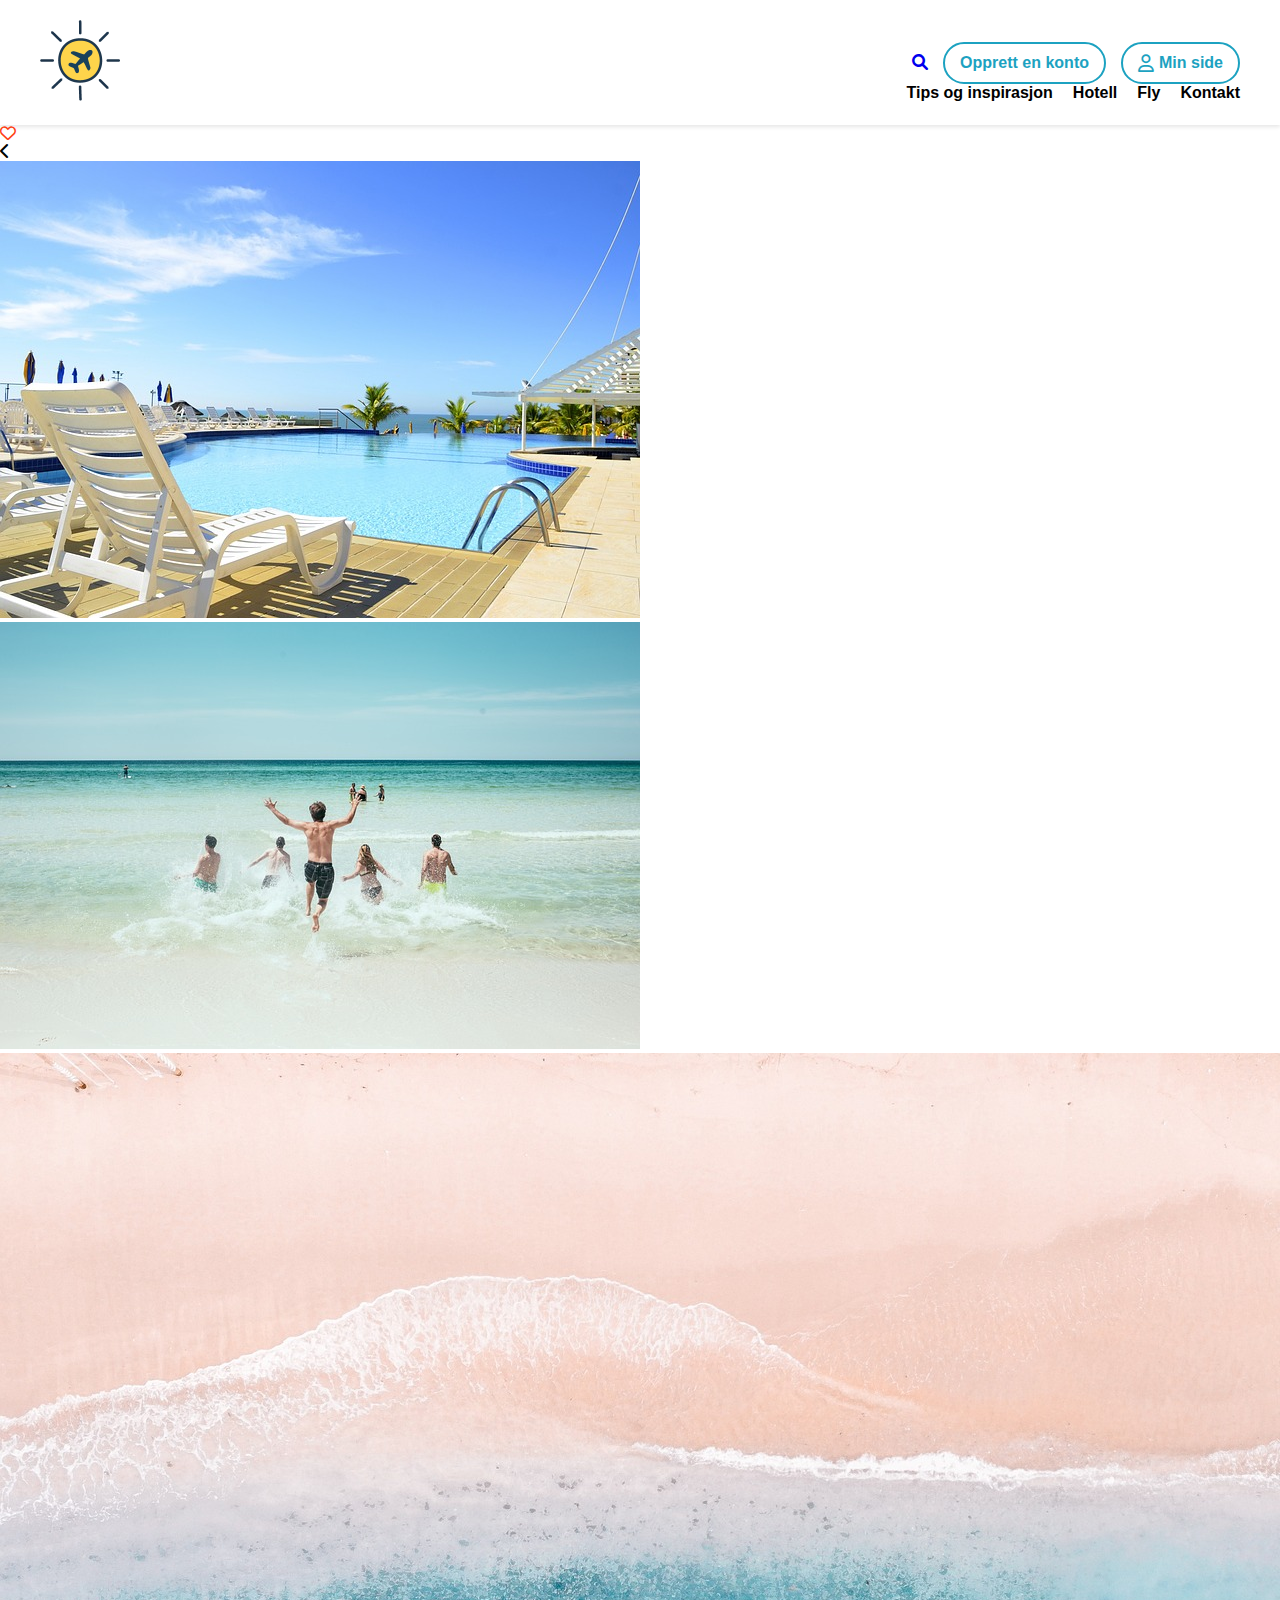
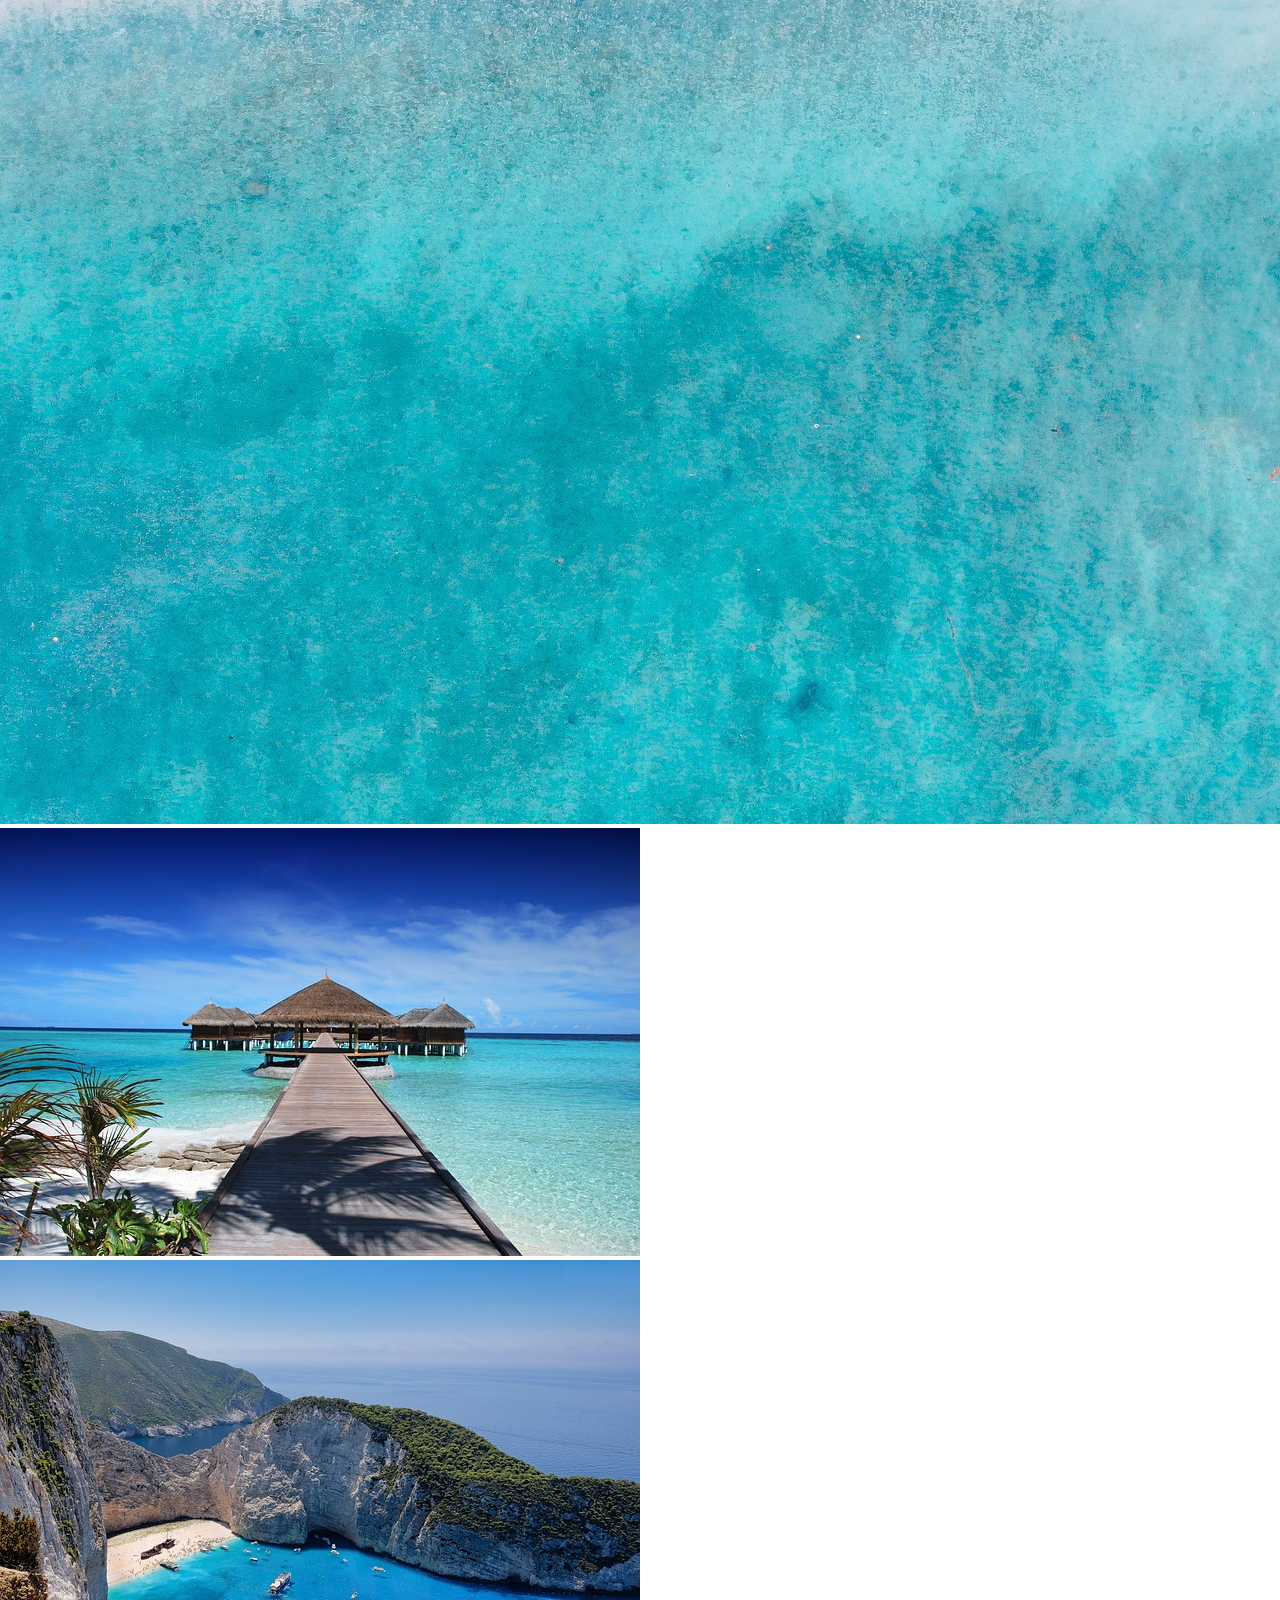
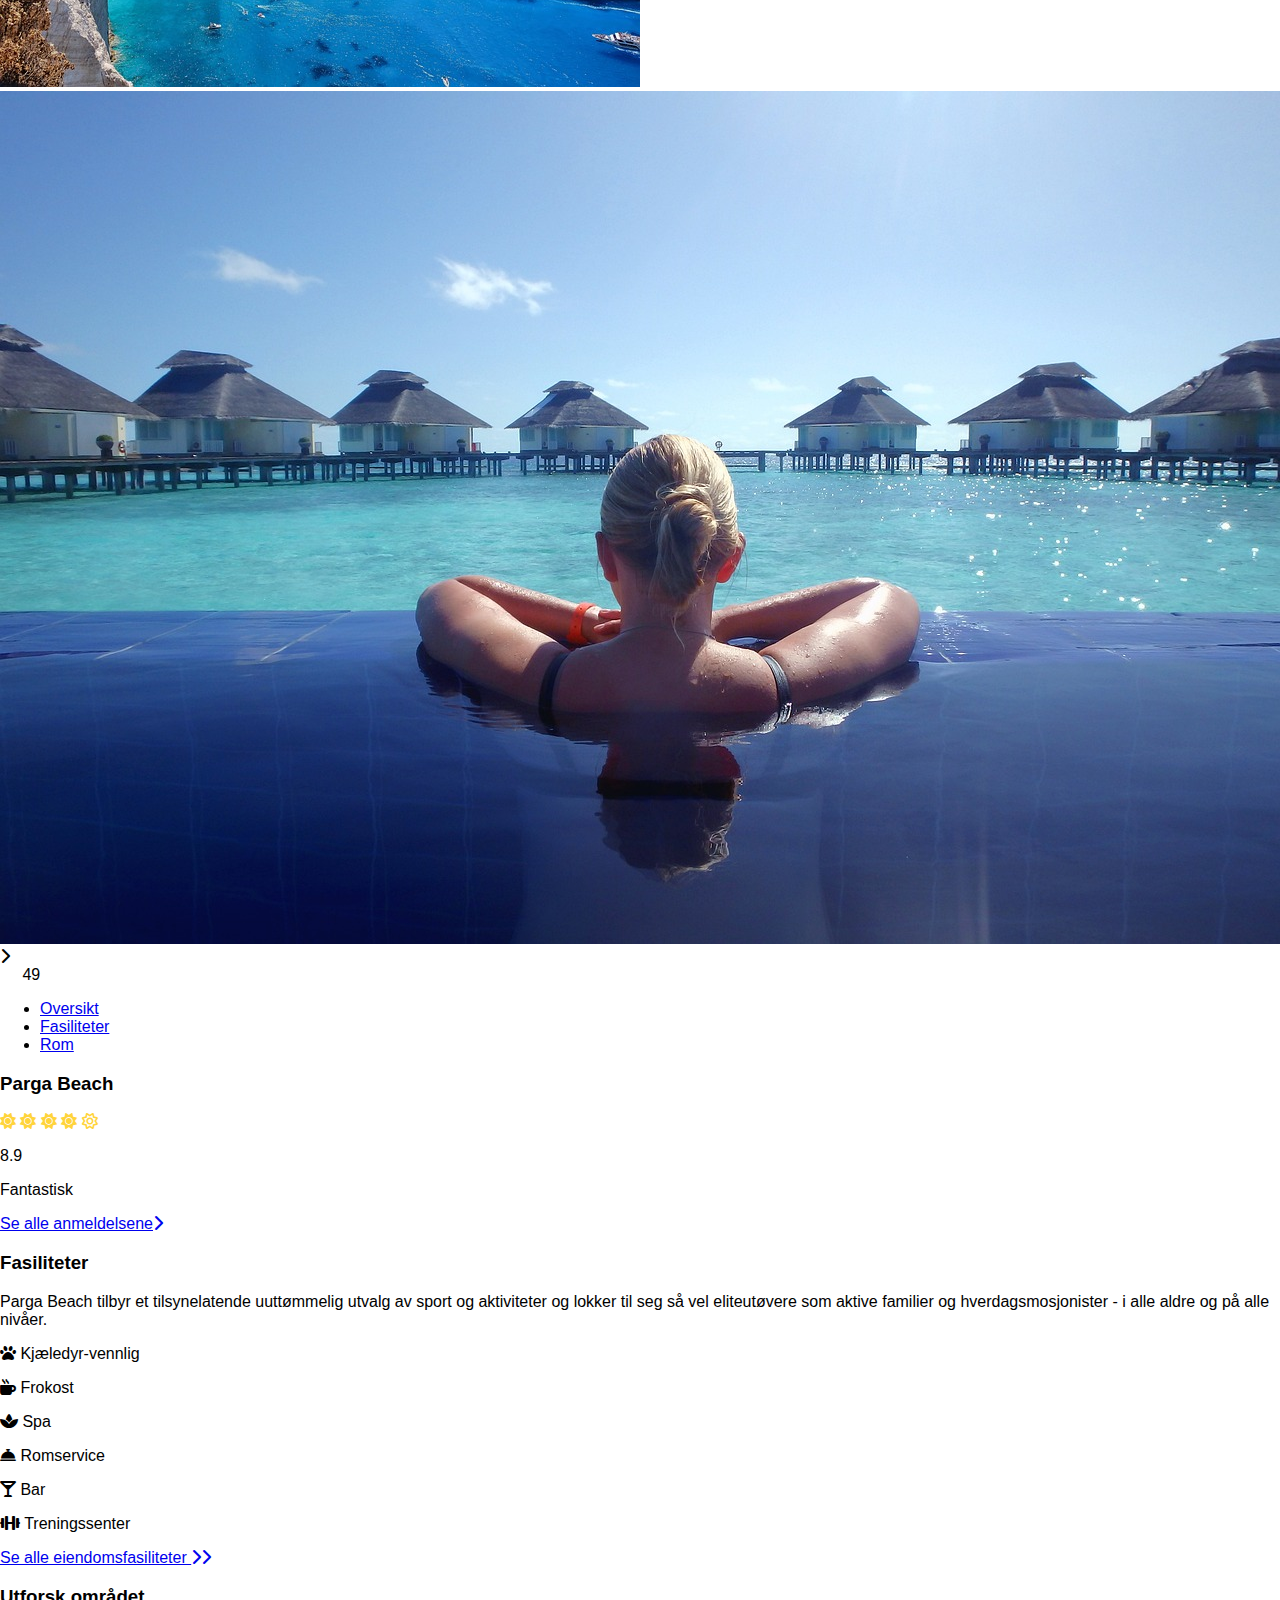
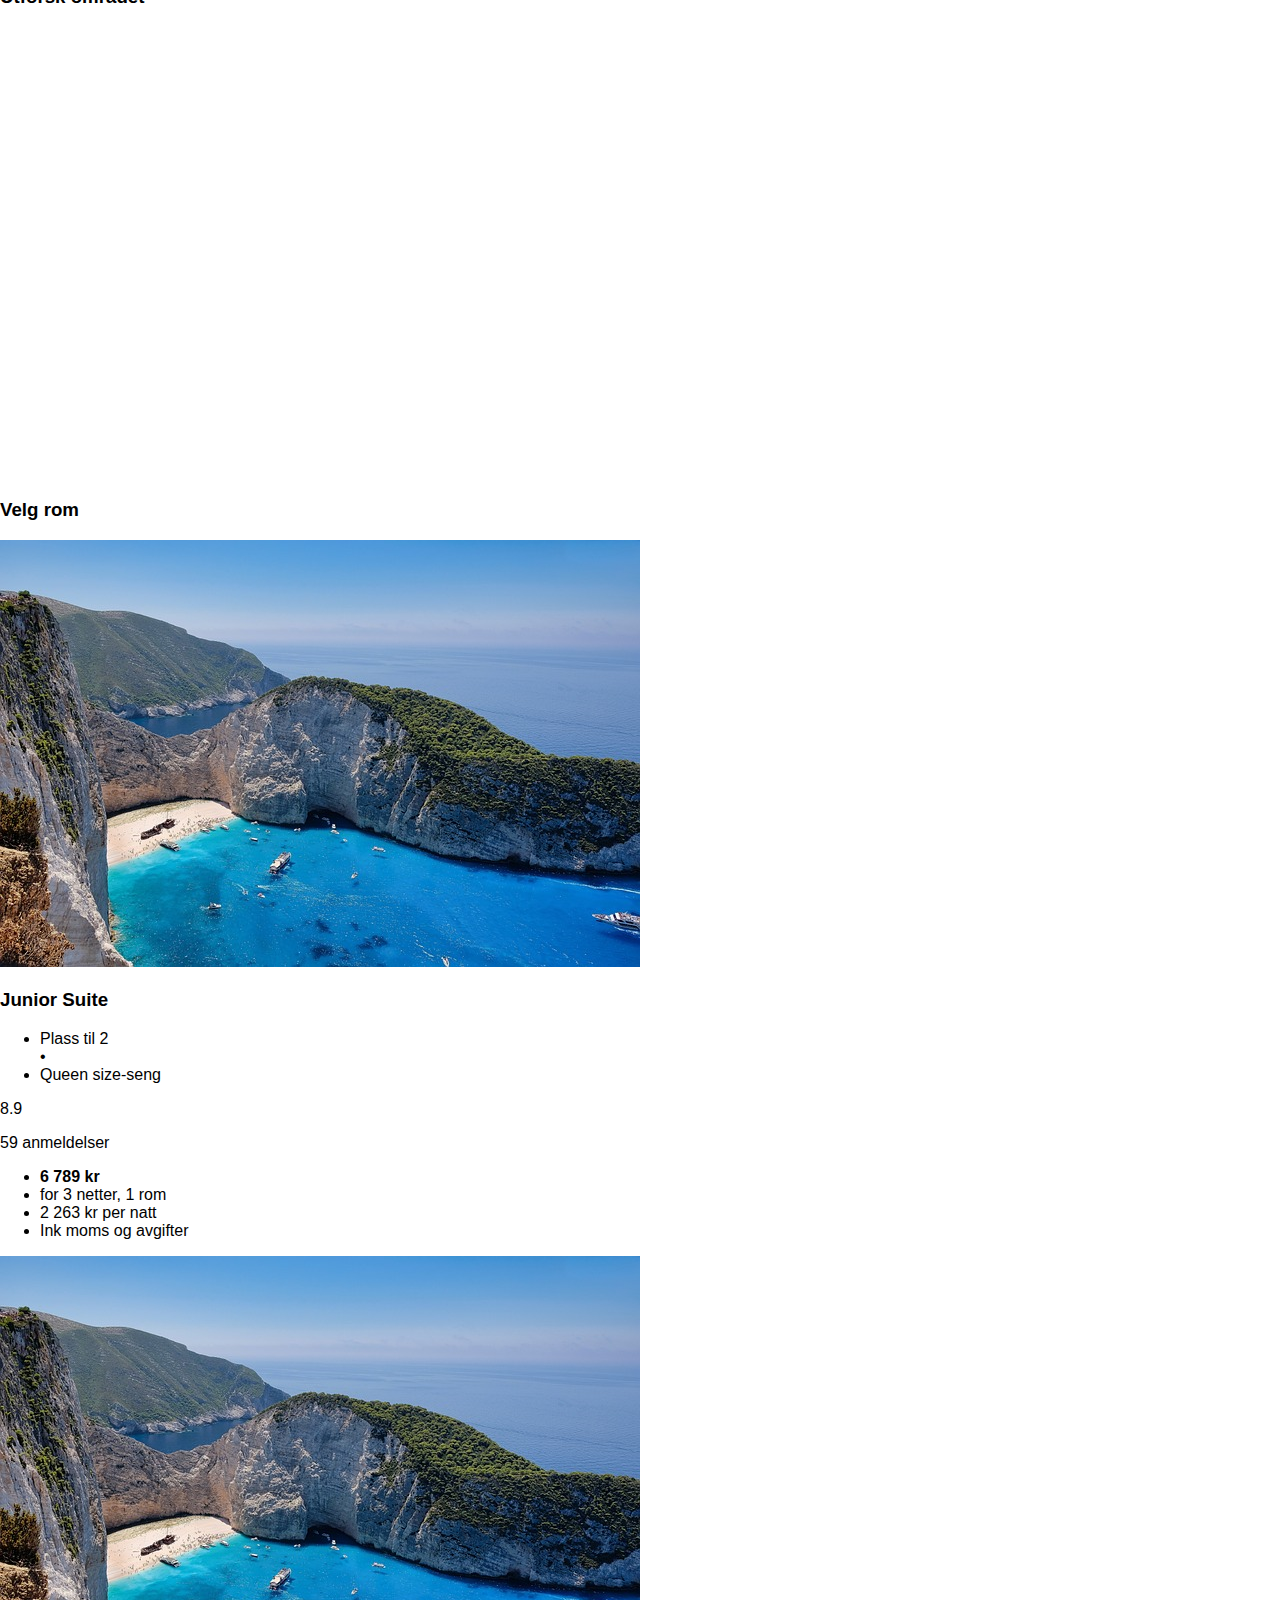
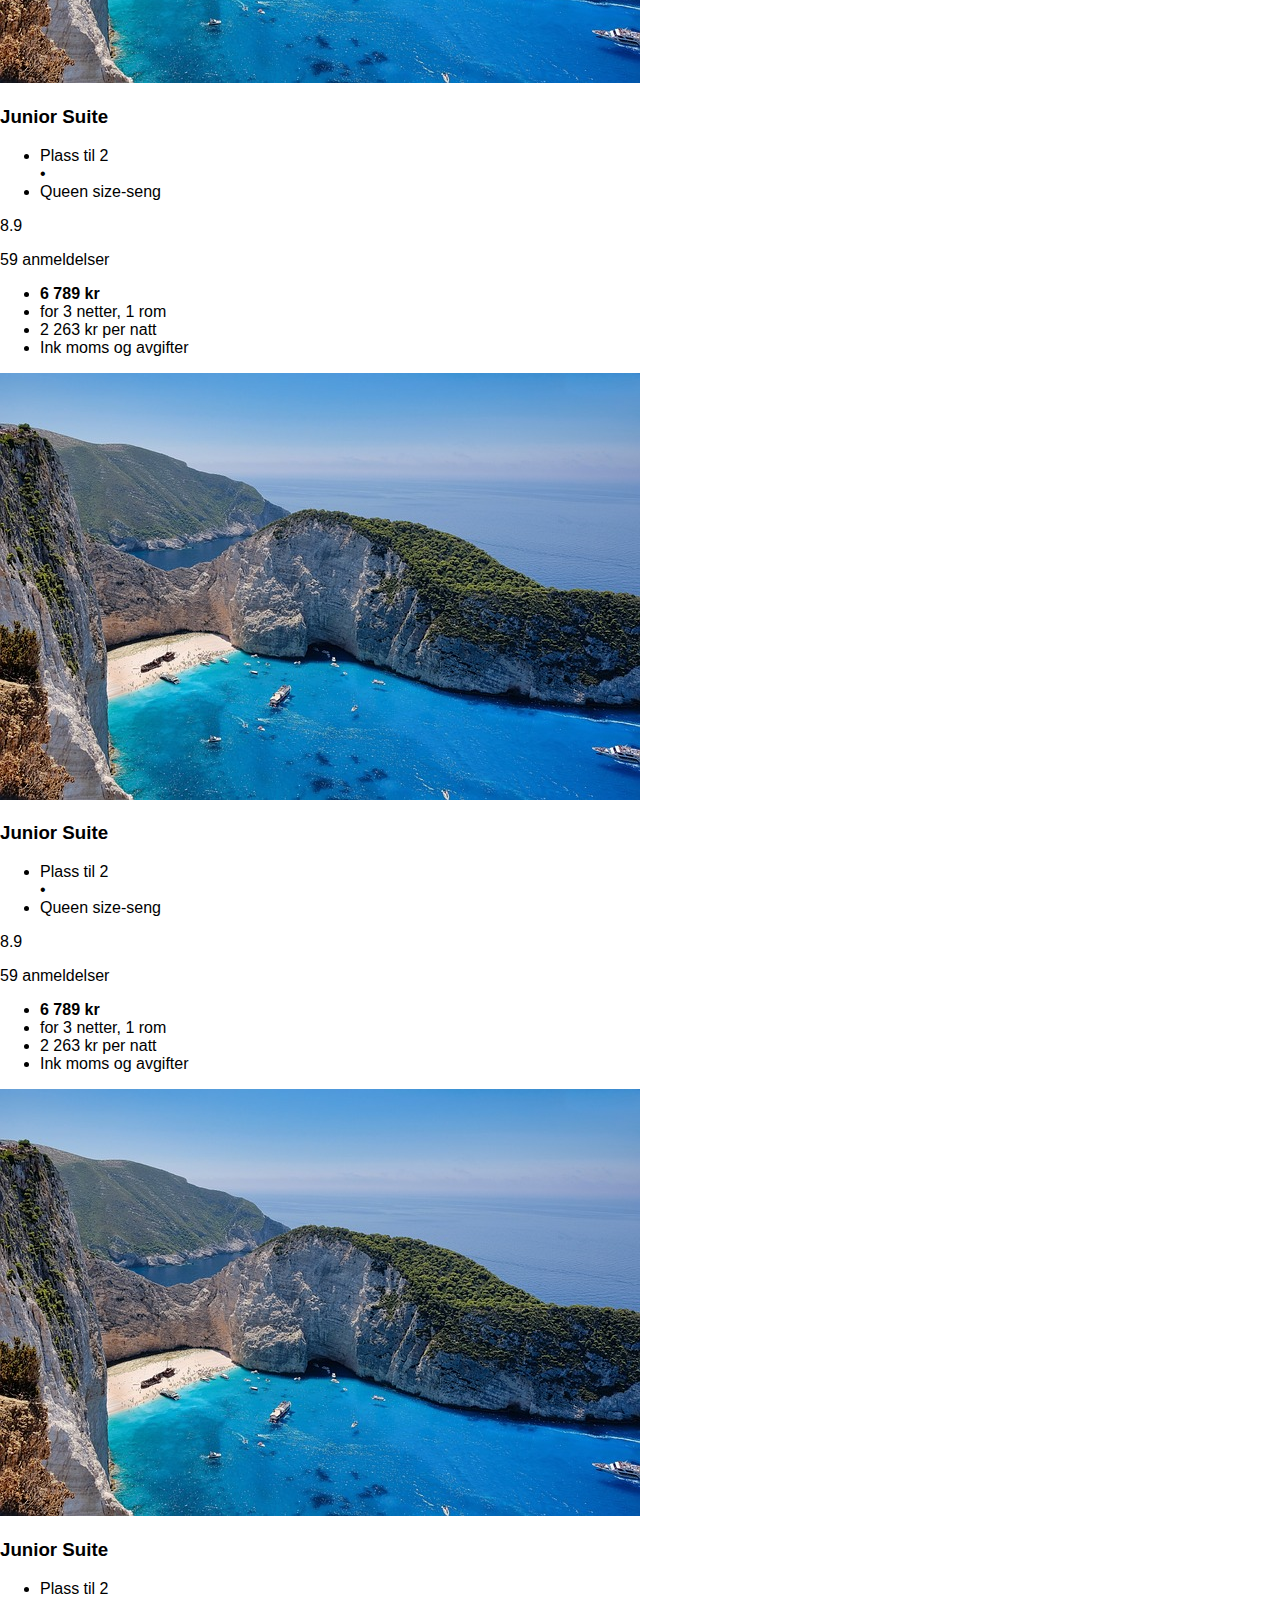
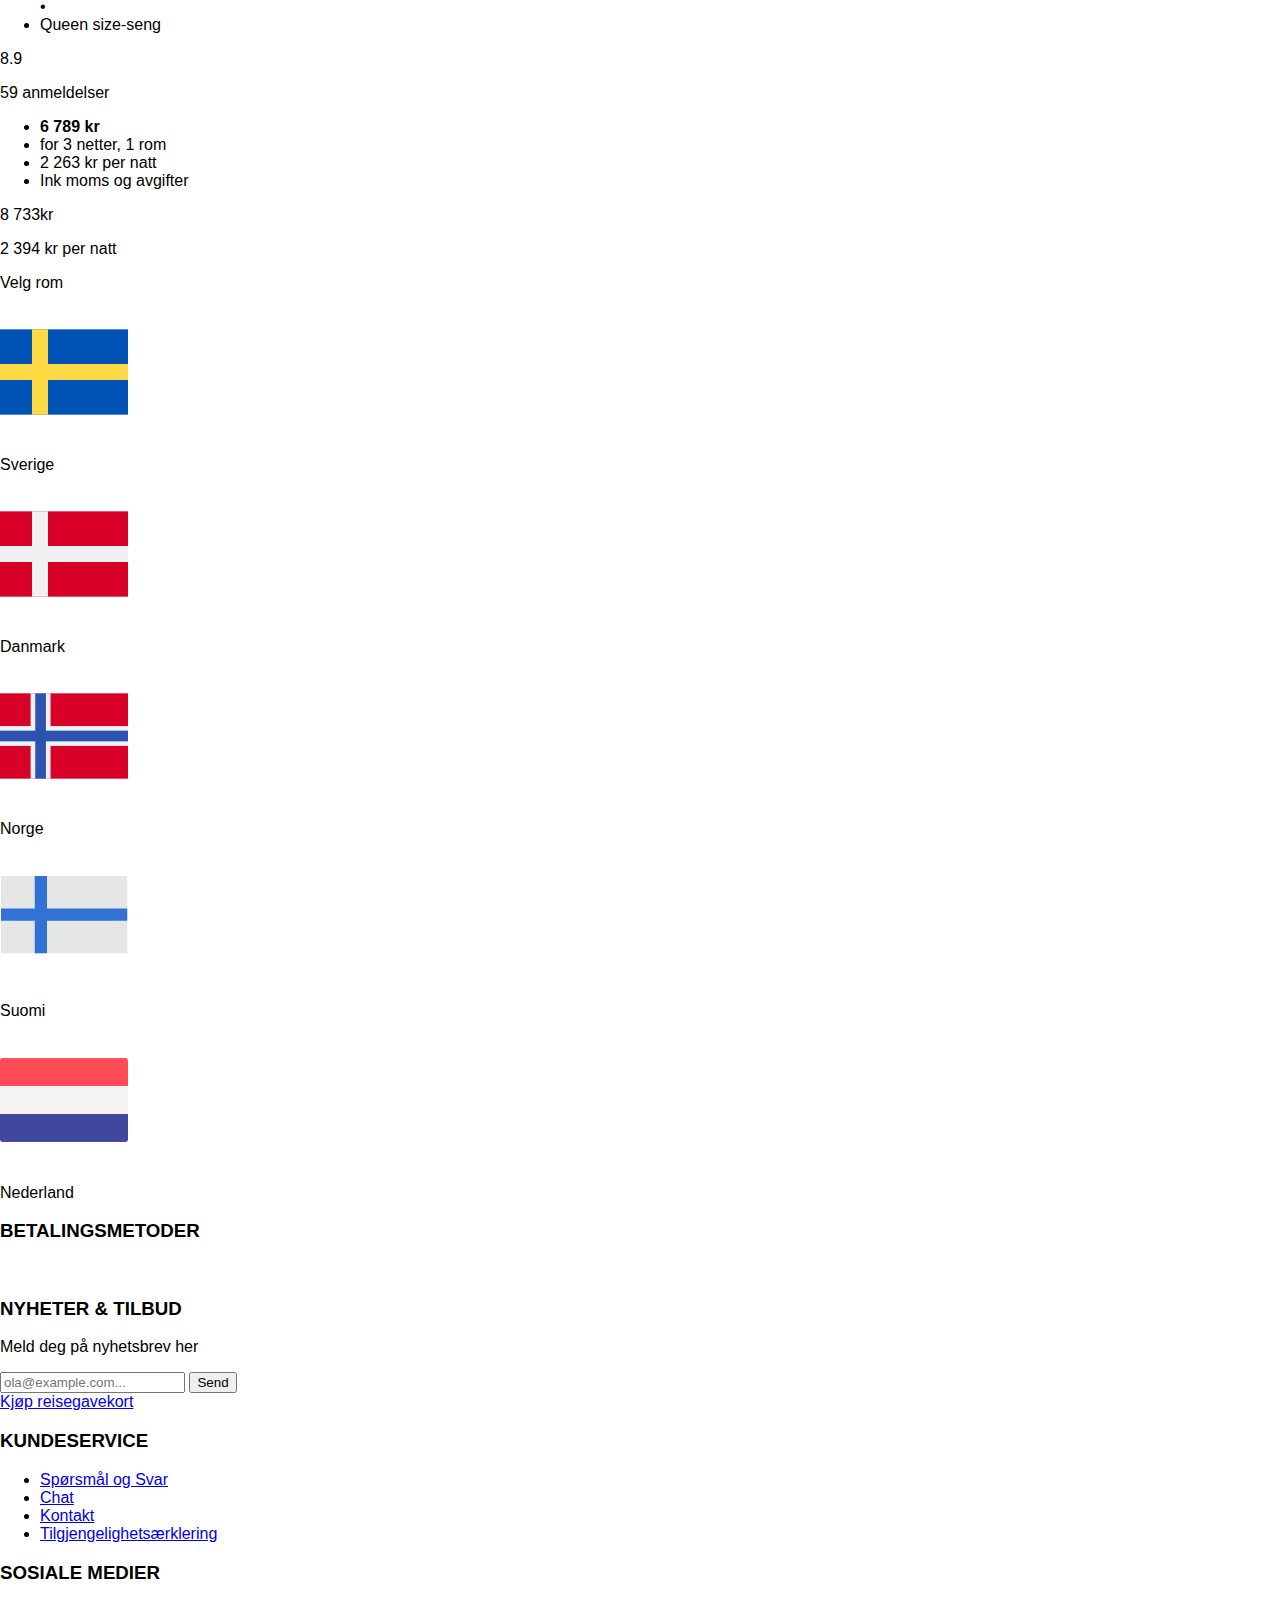
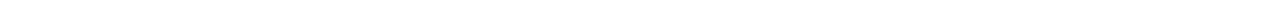
==== commit d4e6d52a: "Fikser forsiden" ====
--- a/hotell.html
+++ b/hotell.html
@@ -27,6 +27,27 @@
                     <i class="fa-solid fa-bars" aria-label="Opprett konto"></i>
                 </a>
             </form>
+
+            <section class="pc-nav">
+                <a href="order.html" class="search-icon">
+                    <i class="fa-solid fa-magnifying-glass"></i>
+                </a>
+                <a href="opprett-konto.html" class="btn">
+                    Opprett en konto
+                </a>
+                <a href="min-side.html" class="btn">
+                    <i class="fa-regular fa-user"></i> Min side
+                </a>
+            </section>
+            <nav class="pc-navlink">
+                <ul class="nav-links">
+                    <a href="#tips-inspirasjon">Tips og inspirasjon</a> 
+                    <a href="hotell.html">Hotell</a>
+                    <a href="https://www.norwegian.no" target="_blank">Fly</a>
+                    <a href="#footer">Kontakt</a> 
+                </ul>
+            </nav>
+        </section>
         </section>
 
     </header>
@@ -56,7 +77,7 @@
         </section>
     </header>
     <nav>
-        <ul>
+        <ul class="tre">
             <li><a href="#" class="active">Oversikt</a></li>
             <li><a href="#">Fasiliteter</a></li>
             <li><a href="#">Rom</a></li>
@@ -64,6 +85,7 @@
     
     </nav>
     <main>
+    <section class="info-wrap">
         <section class="oversikt">
             <h3> Parga Beach</h3>
             <section class="sol">
@@ -79,7 +101,7 @@
             <a href="#"> Se alle anmeldelsene<i class="fa-solid fa-chevron-right"></i></a>
 
         </section>
-
+    
         <section class="fasiliteter">
             <h3> Fasiliteter</h3>
             <p>Parga Beach tilbyr et tilsynelatende uuttømmelig utvalg av sport og
@@ -109,7 +131,7 @@
             <iframe src="https://www.google.com/maps/embed?pb=!1m18!1m12!1m3!1d3088.1160953660687!2d20.388653899999998!3d39.2856176!2m3!1f0!2f0!3f0!3m2!1i1024!2i768!4f13.1!3m3!1m2!1s0x135c632e49c7cda5%3A0x9406a292c1e28ae2!2sParga%20Beach%20Resort!5e0!3m2!1sen!2sno!4v1738178258567!5m2!1sen!2sno" width="600" height="450" style="border:0;" allowfullscreen="" loading="lazy" referrerpolicy="no-referrer-when-downgrade">
             </iframe>
         </section>
-
+    </section>
         <h3 class="velg-rom">Velg rom</h3>
         <section class="tilgjengelige-rom">
             <article class="rom">
--- a/css/style.css
+++ b/css/style.css
@@ -36,21 +36,33 @@
     .topp {
         padding: 20px 40px;
         display: flex;
-        justify-content: flex-end; 
+        justify-content: space-between; 
         align-items: center;
         gap: 20px;
     }
 
-    
+    .logo{
+        margin-right: auto;
+        
+    }
+    .logo img{
+        width: 80px;
+        height: auto;
+    }
     .top-bar {
         display: none;
     }
 
     
     .pc-nav {
-        display: flex;
+        position: absolute;
+        right: 40px;
+        display: flex;
+        flex-wrap: wrap;
+        justify-content: flex-end;
         align-items: center;
         gap: 15px;
+        width: 100%;
     }
 
     
@@ -76,7 +88,12 @@
     .pc-navlink {
         display: flex;
         justify-content: flex-end; 
-        margin-top: 10px;
+        width: 100%;
+        margin-top: 60px;
+        margin-left: 300px;
+        padding-right: -150px;
+        
+       
     }
 
     .nav-links {
@@ -86,6 +103,9 @@
         list-style: none;
         padding: 0;
         margin: 0;
+        border-bottom: none;
+        margin-left: -20px;
+        
     }
 
     .nav-links a {
@@ -93,7 +113,10 @@
         color: black;
         font-size: 16px;
         font-weight: bold;
-    }
+        
+        
+    }
+
 }
   
     
@@ -266,4 +289,378 @@
     font-size: 14px;
 }
 
-
+@media (min-width: 1024px) {
+    .banner {
+        position: relative;
+        width: 100%;
+        height: 200px; 
+        background-size: cover;
+        background-position: center;
+    }
+
+    .container {
+        max-width: 1000px;
+        width: 80%;
+        background-color: white;
+        border-radius: 10px;
+        padding: 20px;
+        position: absolute;
+        top: 95%; 
+        left: 50%;
+        transform: translate(-50%, -50%);
+        box-shadow: 0 4px 8px rgba(0, 0, 0, 0.1);
+        z-index: 2;
+        margin-bottom: 50px;
+    }
+
+    .bestilling-links {
+        display: flex;
+        justify-content: center;
+        gap: 30px;
+        list-style: none;
+        padding: 0;
+        margin-bottom: 20px;
+        font-size: 18px;
+    }
+
+    .bestilling-links li {
+        font-size: 18px;
+        font-weight: bold;
+        position: relative;
+    }
+
+    .bestilling-links li a {
+        text-decoration: none;
+        color: black;
+    }
+
+    .bestilling-links li.active::after {
+        content: '';
+        display: block;
+        width: 100%;
+        height: 3px;
+        background-color: #1ca2c1;
+        position: absolute;
+        bottom: -5px;
+        left: 0;
+    }
+
+   
+    .scroll-arrow {
+        display: none !important;
+    }
+
+    .skjema {
+        display: grid;
+        grid-template-columns: 1fr 1fr 2fr 1fr 1fr; 
+        gap: 15px;
+        max-width: 1000px;
+        margin: auto;
+        align-items: center;
+    }
+
+    
+    .reiselengde-dato {
+        display: flex;
+        gap: 15px;
+        width: 100%;
+    }
+
+    .reiselengde-dato .input-container:first-child {
+        flex-grow: 3;
+    }
+
+    .reiselengde-dato .input-container select {
+        width: 100%;
+    }
+
+    .skjema select,
+    .skjema input {
+        padding: 12px;
+        border: 1px solid #666;
+        font-size: 16px;
+        background: white;
+        width: 100%;
+        height: 50px;
+        box-sizing: border-box;
+    }
+
+    .bestilling-knapp {
+        background-color: #ffcf40;
+        color: black;
+        font-weight: bold;
+        cursor: pointer;
+        text-align: center;
+        padding: 15px;
+        border: none;
+        width: 100%;
+        font-size: 16px;
+        grid-column: span 1;
+    }
+
+    .input-container {
+        position: relative;
+        display: flex;
+        flex-direction: column;
+        width: 100%;
+    }
+
+    .skjema label {
+        font-size: 14px;
+        font-weight: normal;
+        color: #666;
+        position: absolute;
+        top: -8px;
+        left: 10px;
+        background: white;
+        padding: 0 5px;
+    }
+}
+
+
+
+
+
+
+.kampanje {
+    background-image: url('../img/holiday-2733322_1280.jpg');
+    background-size: cover;
+    background-position: center;
+    height: 450px;
+    display: flex;
+    justify-content: center;
+    align-items: center;
+    position: relative;
+    border-radius: 10px;
+    margin: 70px auto;
+    width: 90%;
+    width: 100%;
+    box-shadow: 0 4px 8px rgba(0, 0, 0, 0.1);
+}
+
+.tekstboks {
+    background-color:#52d3f0;;
+    border-radius: 0 30px 0 30px;
+    padding: 30px;
+    text-align: left;
+    margin-bottom: 120px;
+    height: 200px;
+    max-width: 300px;
+    padding: 60px 40px 20px 40px;
+    
+}
+
+.tekstboks h3 {
+    color: black;
+    font-size: 24px;
+    font-weight: bold;
+    margin: 20px 20px 20px 0;
+}
+
+.tekstboks p {
+    color: black;
+    font-size: 16px;
+    margin: 0 0 10px 0;
+}
+
+.tekstboks p:last-of-type{
+    font-size: 30px;
+    font-weight: bold;
+}
+
+.tekstboks a {
+    display: inline-block;
+    background-color: #ffcf40;
+    color: black;
+    text-decoration: none;
+    padding: 13px 15px;
+    font-size: 16px;
+    font-weight: bold;
+    border-radius: 5px;
+    margin-top: 15px;
+    box-shadow: 0 2px 4px rgba(0, 0, 0, 0.1);
+    position: absolute;
+    bottom: 90px;
+    right: 86px;
+    
+}
+
+
+.artikkelkort {
+    margin: 50px auto;
+    padding: 20px 0;
+    overflow-x: auto; 
+    margin-left: 25px;
+}
+
+.kort-container {
+    display: flex; 
+    gap: 23px; 
+    width: max-content; 
+    margin-top: -30px;
+    
+}
+
+.kort-container article {
+    background-color: white;
+    border-radius: 10px;
+    box-shadow: 0 4px 8px rgba(0, 0, 0, 0.1); 
+    padding: 20px;
+    text-align: left;
+    height: 120px;
+    min-width: 200px; 
+    max-width: 300px; 
+    flex-shrink: 0; 
+}
+
+.kort-container h4 {
+    font-size: 18px;
+    font-weight: bold;
+    margin-bottom: 10px;
+}
+
+.kort-container a {
+    font-size: 14px;
+    color: #1ca2c1; 
+    text-decoration: none;
+    display: inline-block;
+    margin: 15px 0 10px;
+}
+
+.kort-container a:hover {
+    text-decoration: underline;
+}
+
+.kort-container i {
+    color: #1ca2c1; 
+    font-size: 14px;
+    margin-left: 2px;
+}
+
+@media (min-width: 1024px) and (max-width: 1900px){
+    .kampanje {
+        height: 500px; 
+        width: 90%;
+        max-width: 1200px; 
+        margin: 120px auto 20px auto;
+        border-radius: 10px;
+        display: flex;
+        justify-content: flex-start;
+        align-items: center;
+        padding: 0;
+        position: relative;
+        
+    }
+
+    
+    .tekstboks {
+        background-color: #52d3f0;
+        border-radius: 0 40px 0 40px; 
+        padding: 50px;
+        text-align: left;
+        max-width: 450px;
+        height: auto;
+        position: absolute;
+        top: 50px; 
+        right: 50px;
+    }
+
+    .tekstboks h3 {
+        font-size: 28px;
+    }
+
+    .tekstboks p {
+        font-size: 18px;
+    }
+
+    .tekstboks p:last-of-type {
+        font-size: 36px;
+        font-weight: bold;
+    }
+
+    
+    .tekstboks a {
+        background-color: #ffcf40;
+        color: black;
+        text-decoration: none;
+        padding: 15px 25px;
+        font-size: 18px;
+        font-weight: bold;
+        border-radius: 5px;
+        position: absolute;
+        bottom: -60px;
+        right: 2px;
+    }
+
+
+    .artikkelkort {
+        width: 90%;
+        margin: 50px auto;
+        padding: 10px 0;
+        display: flex;
+        justify-content: center;
+    }
+
+    .kort-container {
+        display: flex;
+        gap: 30px;
+        justify-content: center;
+        width: 100%;
+        max-width: 1200px;
+        margin-top: -40px;
+    }
+
+    .kort-container article {
+        background-color: white;
+        border-radius: 10px;
+        box-shadow: 0 4px 8px rgba(0, 0, 0, 0.1);
+        padding: 30px;
+        text-align: left;
+        height: auto;
+        width: 100%;
+        max-width: 300px;
+        flex-grow: 1;
+        margin-top: -20px;
+    }
+    .kort-container article:nth-child(1) {
+        flex-basis: 40%; 
+    }
+
+    .kort-container article:nth-child(2) {
+        flex-basis: 25%;
+    }
+
+    .kort-container article:nth-child(3) {
+        flex-basis: 35%;
+    }
+
+    .kort-container h4 {
+        font-size: 20px;
+        font-weight: bold;
+    }
+
+    .kort-container a {
+        font-size: 16px;
+        color: #1ca2c1;
+        text-decoration: none;
+        display: inline-block;
+        margin-top: 10px;
+    }
+
+    .kort-container a:hover {
+        text-decoration: underline;
+    }
+
+    .kort-container i {
+        color: #1ca2c1;
+        font-size: 16px;
+        margin-left: 5px;
+    }
+}
+
+
+
+
+
+
+
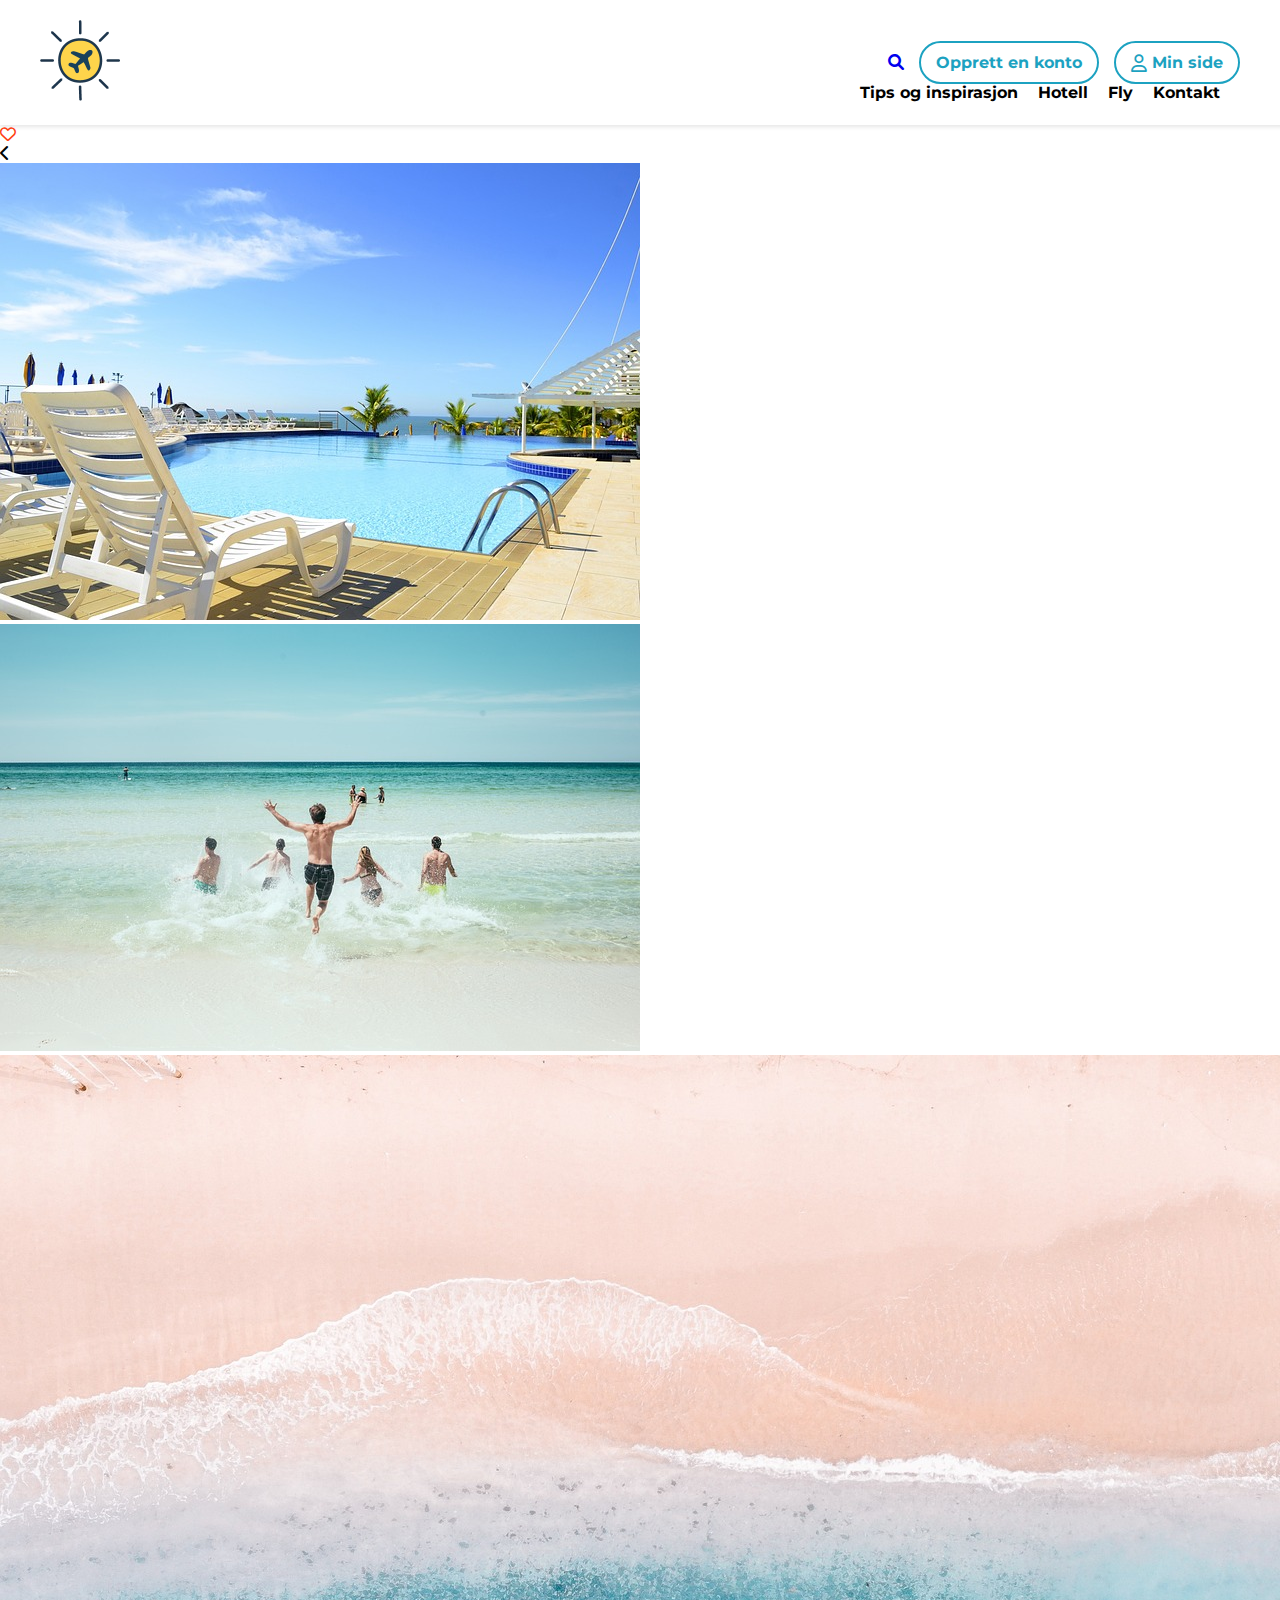
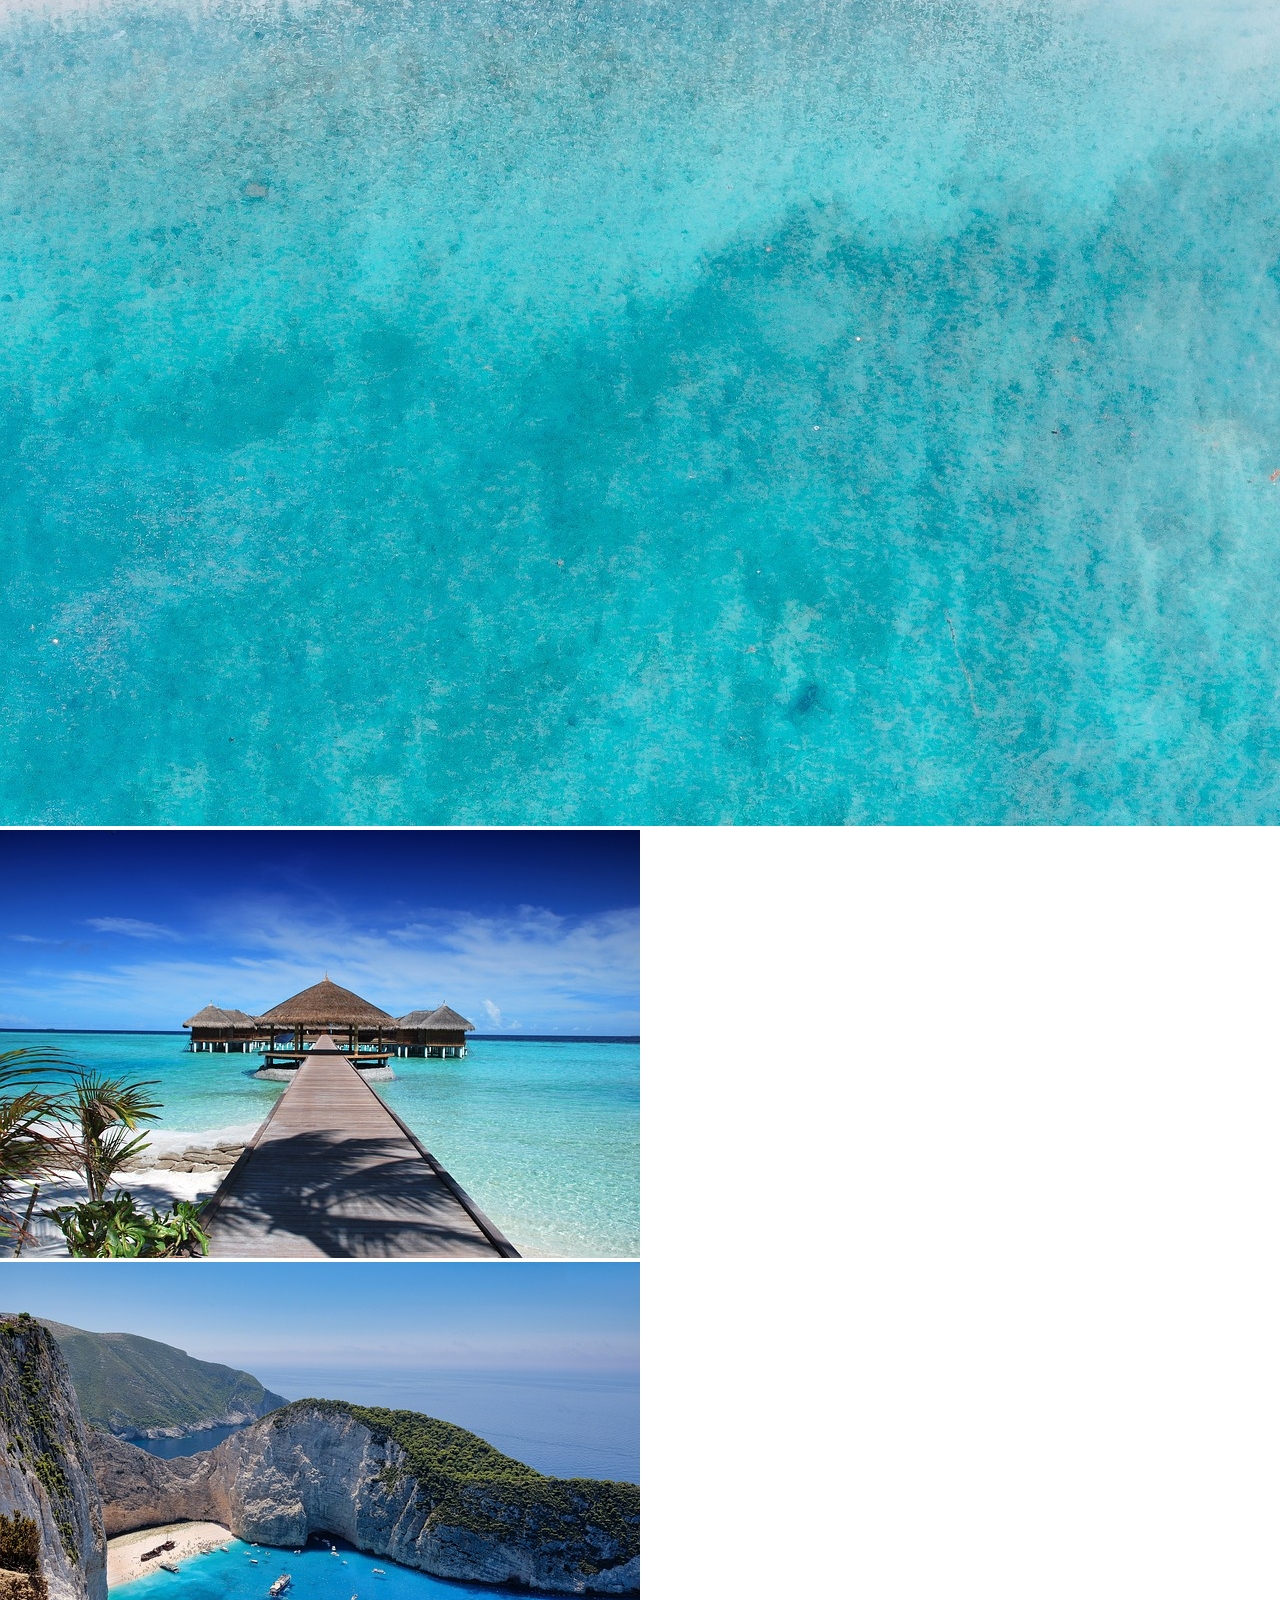
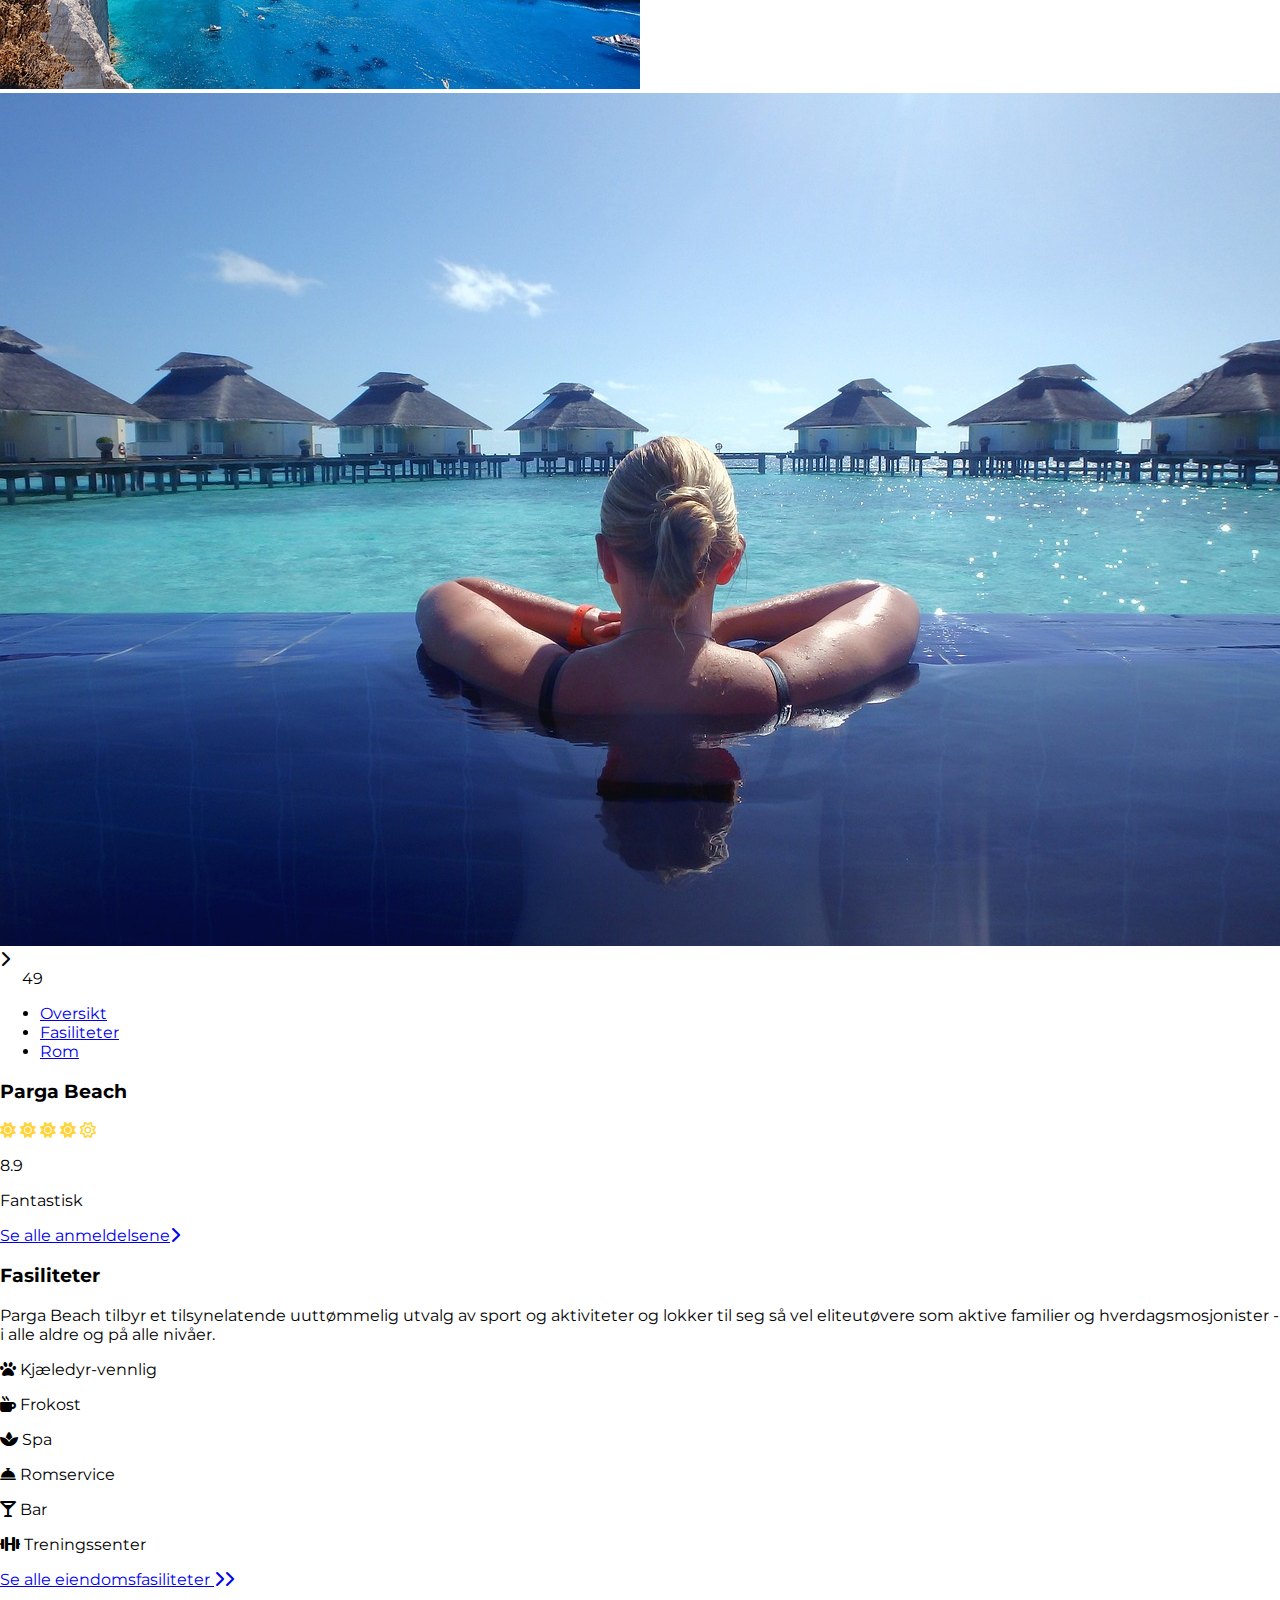
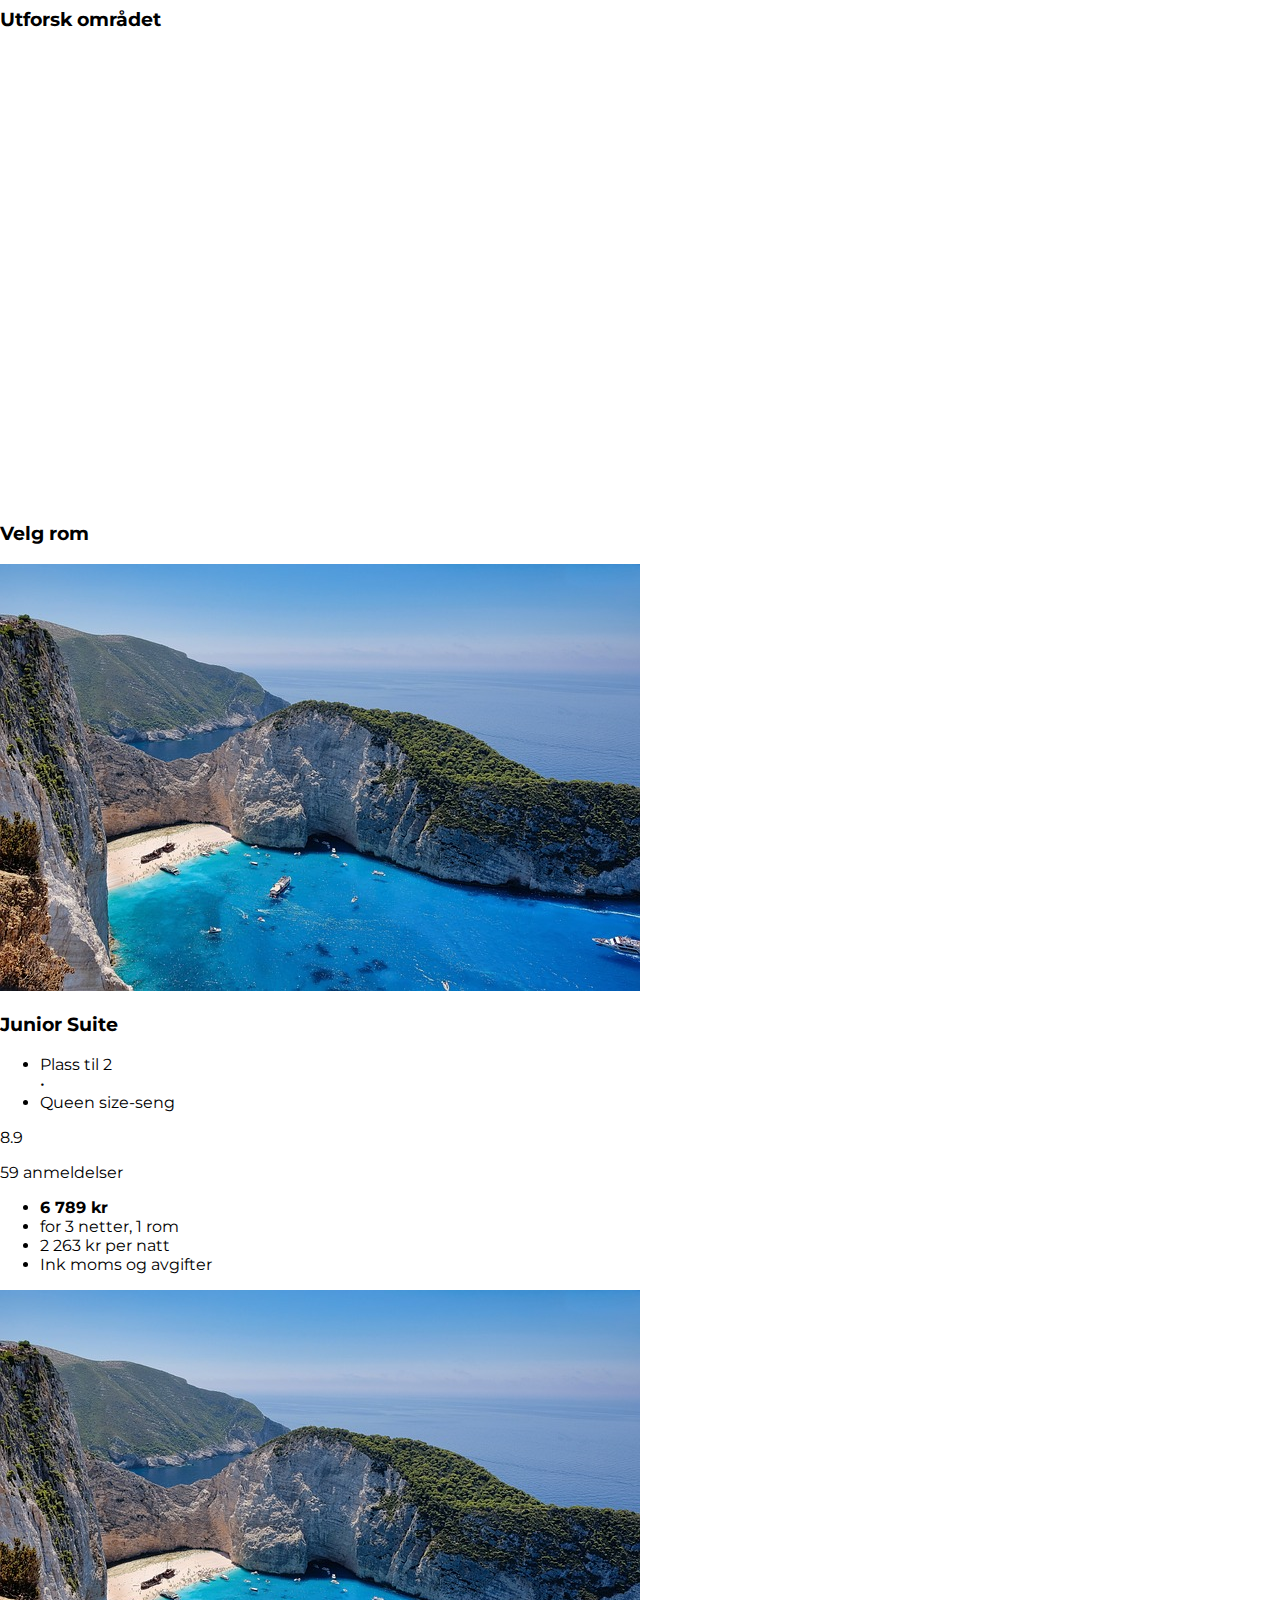
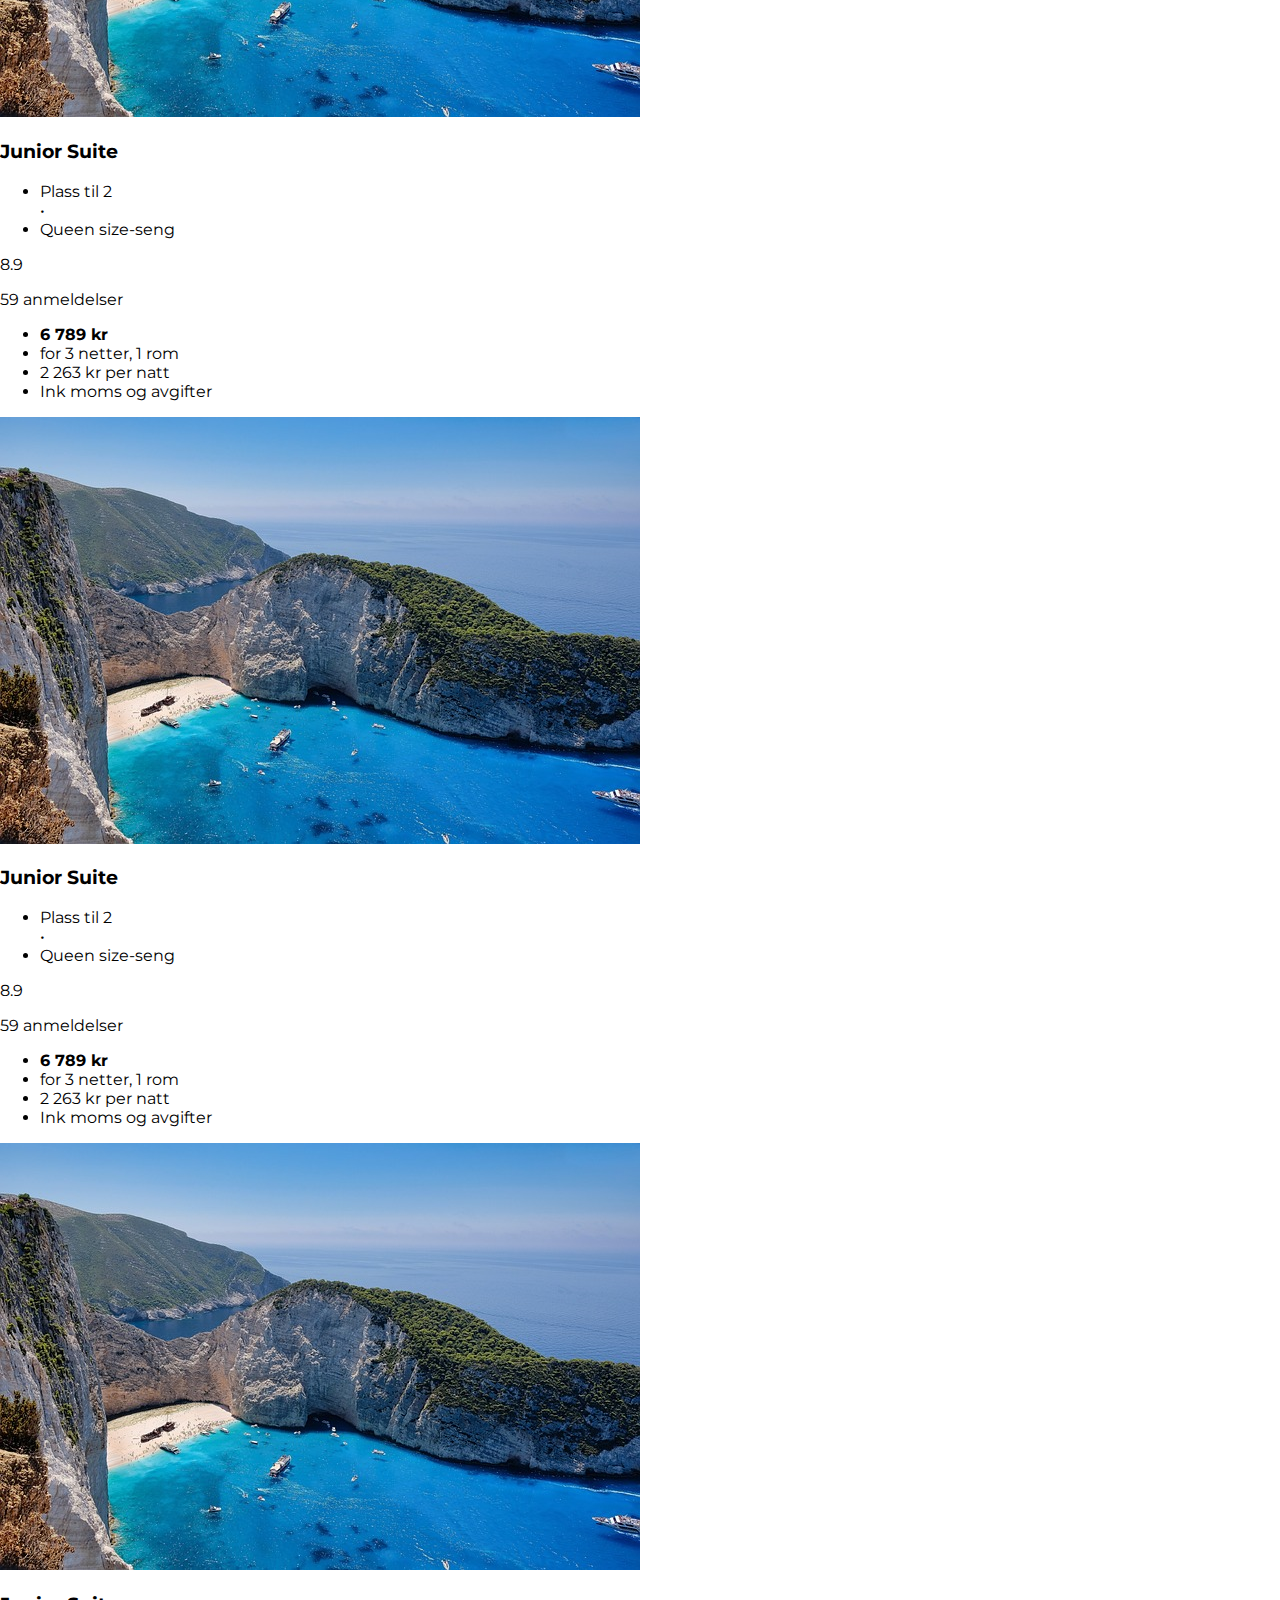
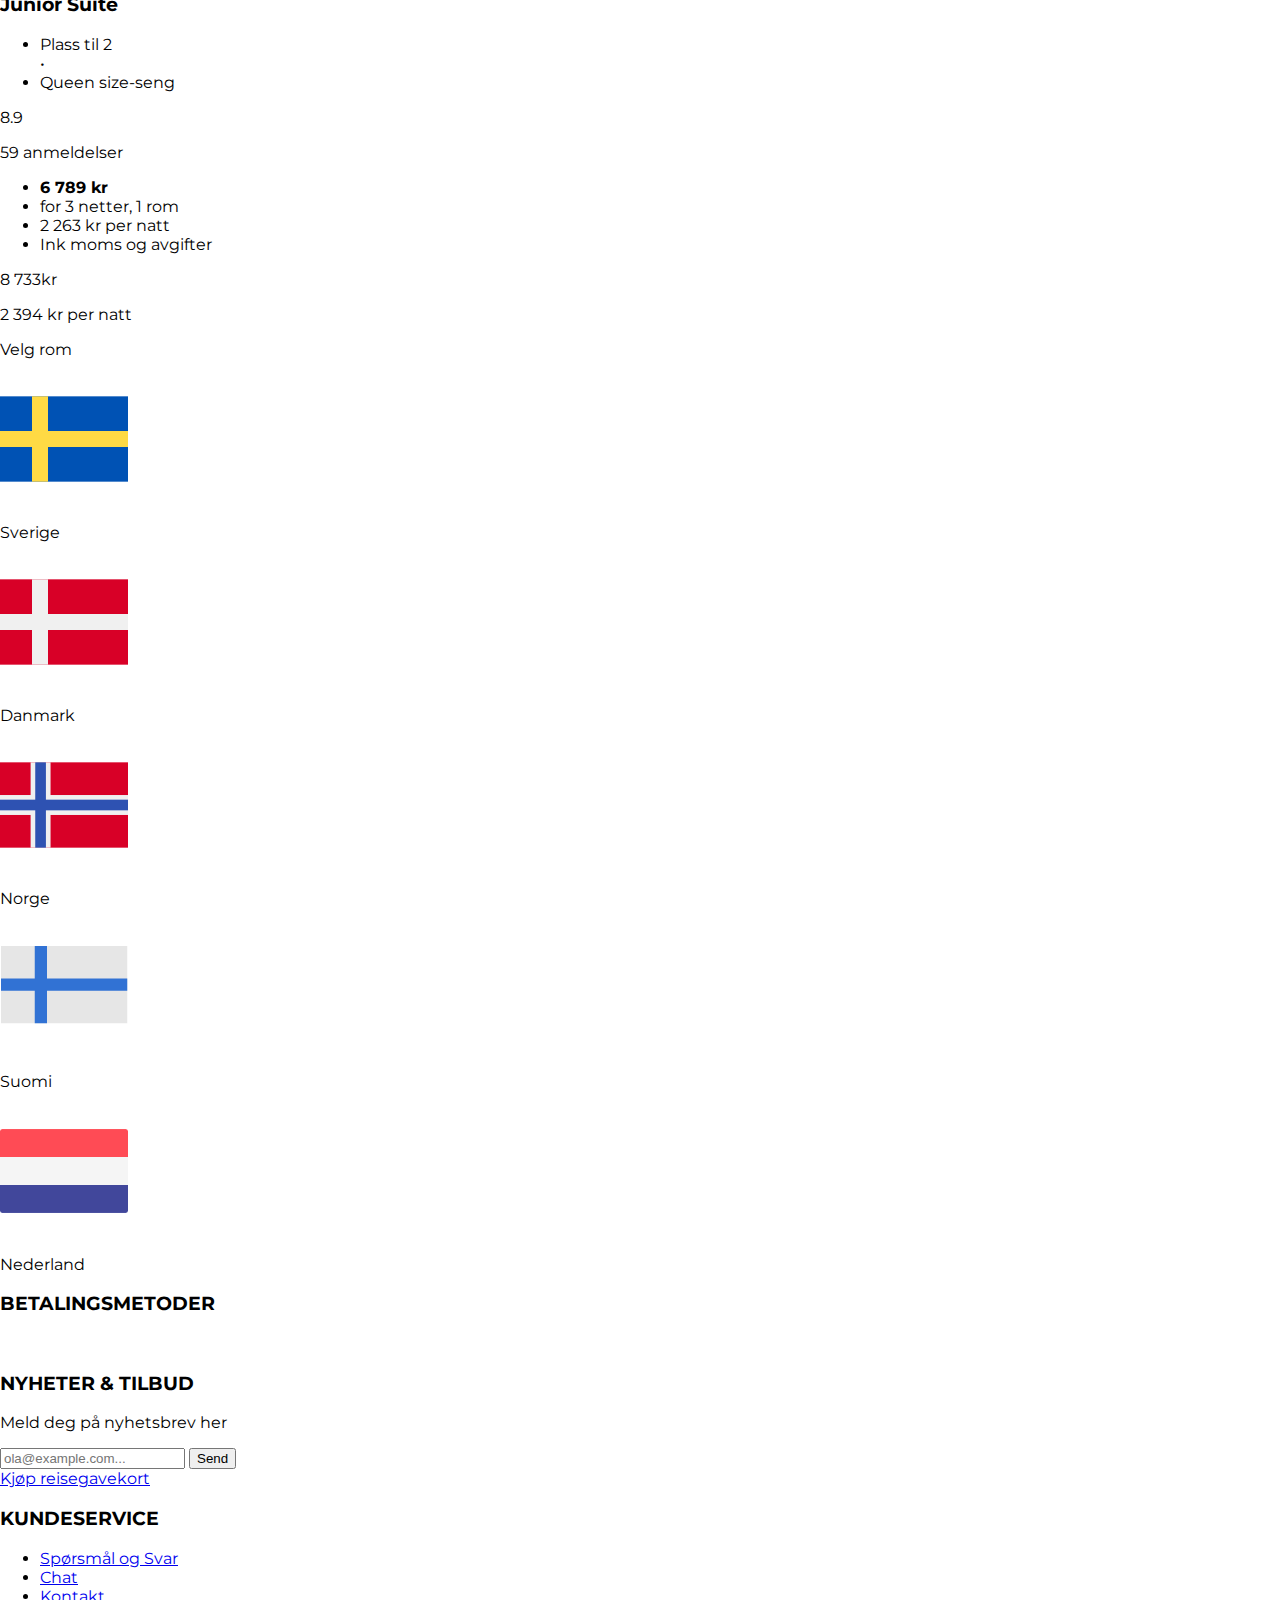
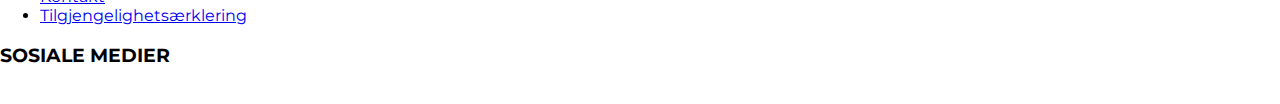
==== commit cc9690c1: "mer css." ====
--- a/hotell.html
+++ b/hotell.html
@@ -7,6 +7,7 @@
     <link href="ikoner/css/fontawesome.css" rel="stylesheet">
     <link href="ikoner/css/brands.css" rel="stylesheet">
     <link href="ikoner/css/solid.css" rel="stylesheet">
+    <link href="https://fonts.googleapis.com/css2?family=Montserrat:wght@300;400;500;700&display=swap" rel="stylesheet">
     <link href="https://cdnjs.cloudflare.com/ajax/libs/font-awesome/6.0.0/css/all.min.css" rel="stylesheet">
     <title>Reisebyrå nettsted</title>
 </head>
--- a/css/style.css
+++ b/css/style.css
@@ -1,10 +1,15 @@
 body {
-    font-family: Arial, Helvetica, sans-serif;
+    font-family: 'Montserrat', sans-serif;
     margin: 0;
     padding: 0;
     
 }
 
+.topp,
+footer {
+    width: 100%;
+    max-width: 100%;
+}
 .topp {
     display: flex;
     justify-content: space-between;
@@ -90,8 +95,8 @@
         justify-content: flex-end; 
         width: 100%;
         margin-top: 60px;
-        margin-left: 300px;
-        padding-right: -150px;
+        margin-right: 100px;
+        
         
        
     }
@@ -300,17 +305,13 @@
 
     .container {
         max-width: 1000px;
-        width: 80%;
-        background-color: white;
         border-radius: 10px;
-        padding: 20px;
-        position: absolute;
         top: 95%; 
         left: 50%;
-        transform: translate(-50%, -50%);
         box-shadow: 0 4px 8px rgba(0, 0, 0, 0.1);
         z-index: 2;
         margin-bottom: 50px;
+        box-sizing: border-box;
     }
 
     .bestilling-links {
@@ -537,11 +538,11 @@
     margin-left: 2px;
 }
 
-@media (min-width: 1024px) and (max-width: 1900px){
+@media (min-width: 1024px) and (max-width: 1400px){
     .kampanje {
         height: 500px; 
         width: 90%;
-        max-width: 1200px; 
+        max-width: 1000px; 
         margin: 120px auto 20px auto;
         border-radius: 10px;
         display: flex;
@@ -605,8 +606,8 @@
         display: flex;
         gap: 30px;
         justify-content: center;
-        width: 100%;
-        max-width: 1200px;
+        width: 90%;
+        max-width: 1000px;
         margin-top: -40px;
     }
 
@@ -617,8 +618,8 @@
         padding: 30px;
         text-align: left;
         height: auto;
-        width: 100%;
-        max-width: 300px;
+        width: 9%;
+        max-width: 255px;
         flex-grow: 1;
         margin-top: -20px;
     }
@@ -659,8 +660,90 @@
 }
 
 
-
-
-
-
-
+.Tips-og-inspo {
+    padding: 20px;
+    text-align: center;
+    color: #027792;
+}
+
+.tips {
+    font-size: 24px;
+    
+    margin: 0 0;
+}
+
+.tips-artikkelkort {
+    display: flex;
+    flex-wrap: wrap;
+    flex-direction: column; 
+    gap: 20px;
+    max-width: 900px;
+    margin: 0 auto;
+    padding: 0 20px;
+}
+
+.tips-artikkelkort figure {
+    display: flex;
+    flex-direction: column;
+    border: 2px solid #ddd; 
+    border-radius: 8px;
+    overflow: hidden;
+    background: #fff;
+    box-shadow: 0 4px 8px rgba(0, 0, 0, 0.1);
+    margin: 0;
+    width: 100%; 
+}
+
+.tips-artikkelkort img {
+    width: 100%; 
+    height: auto;
+    
+}
+
+.tips-artikkelkort figcaption {
+    padding: 20px;
+    display: flex;
+    flex-direction: column;
+    gap: 30px;
+    
+    
+}
+
+.tips-artikkelkort figcaption h4 {
+    font-size: 22px;
+    margin: 0;
+    color: #333;
+}
+
+.tips-artikkelkort figcaption p {
+    font-size: 18px;
+    line-height: 1.6;
+    margin: 0;
+    color: #322f2f;
+}
+
+.tips-artikkelkort figcaption a {
+    font-size: 18px;
+    color: #322f2f;
+    text-decoration: none;
+    margin-top: 10px;
+    border-bottom: 2px solid #1ca2c1;
+    padding-bottom: 1px;
+    width: fit-content;
+ 
+    
+}
+
+
+.tips-artikkelkort .badge {
+    position: absolute;
+    top: 0;
+    left: 0;
+    background-color: #1ca2c1;
+    color: white;
+    padding: 17px 18px;
+    font-size: 17px;
+    font-weight: bold;
+    border-bottom-right-radius: 25px; 
+    z-index: 1;
+}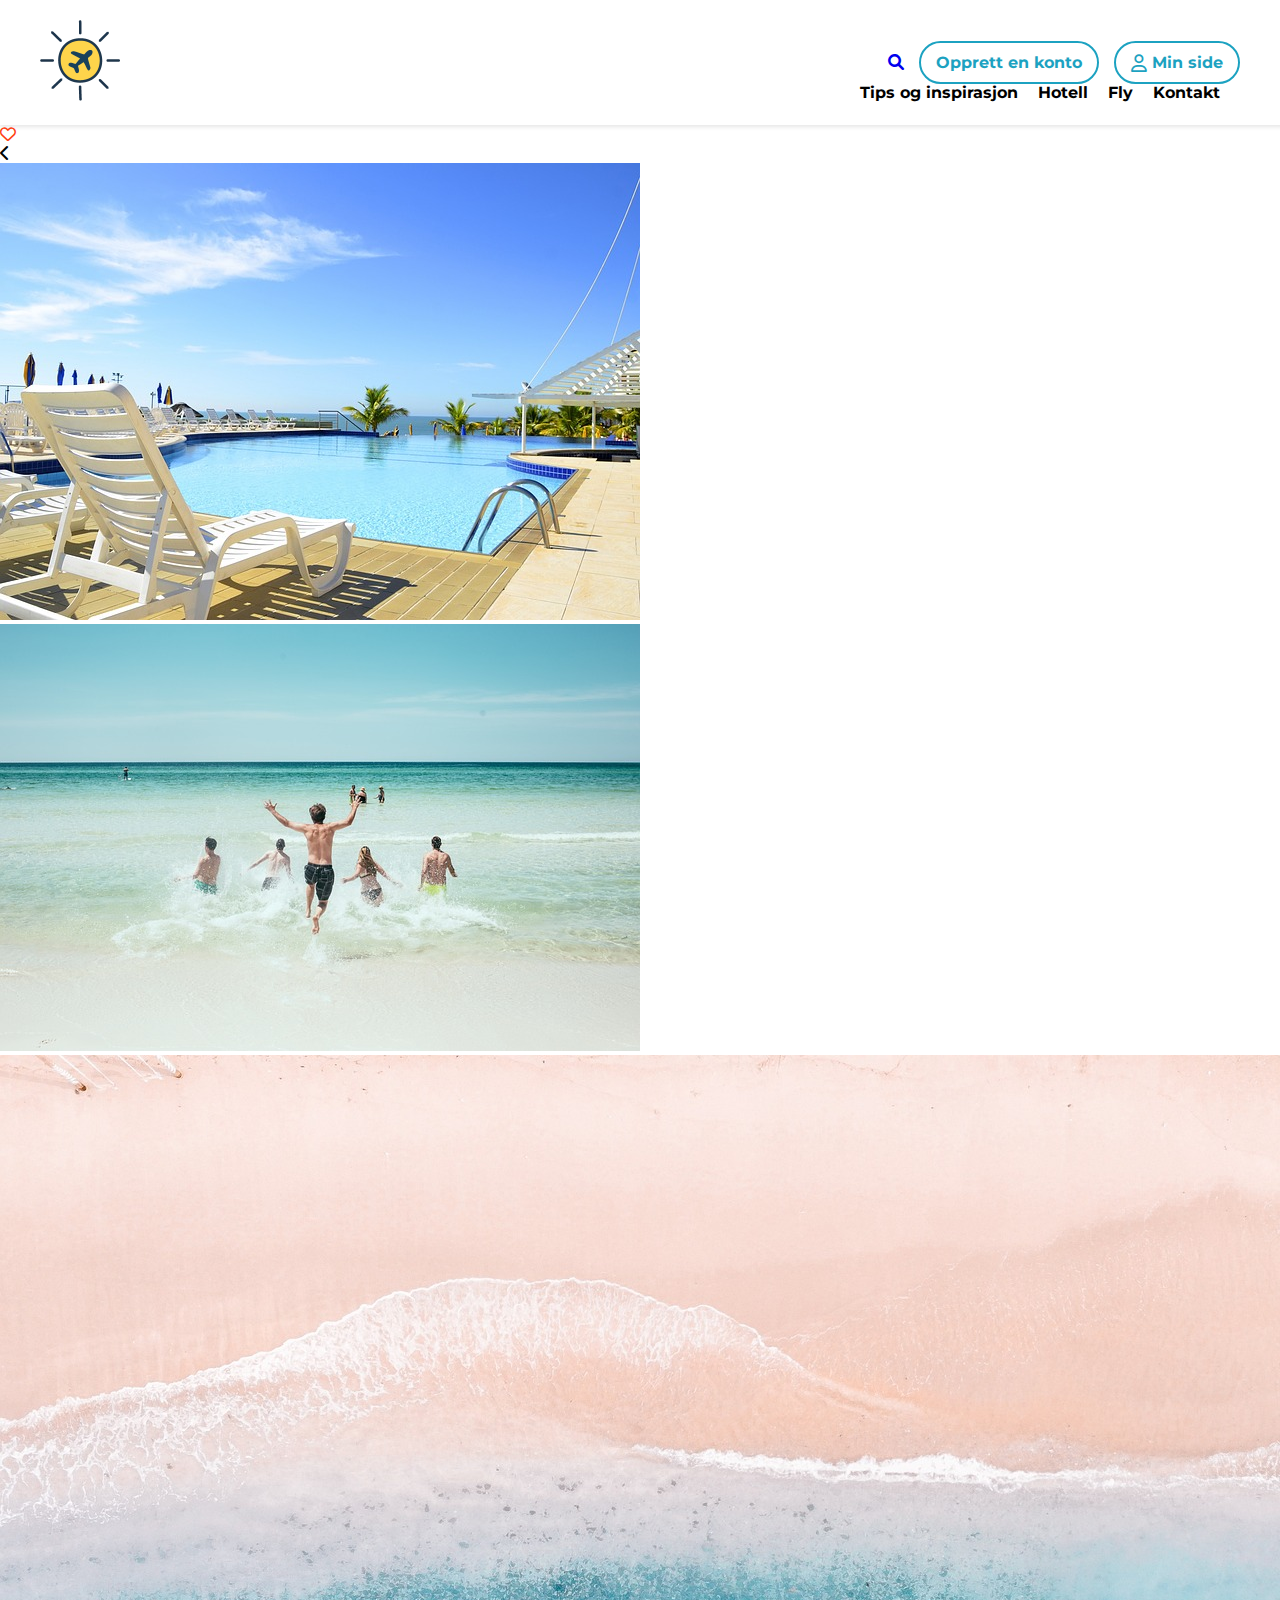
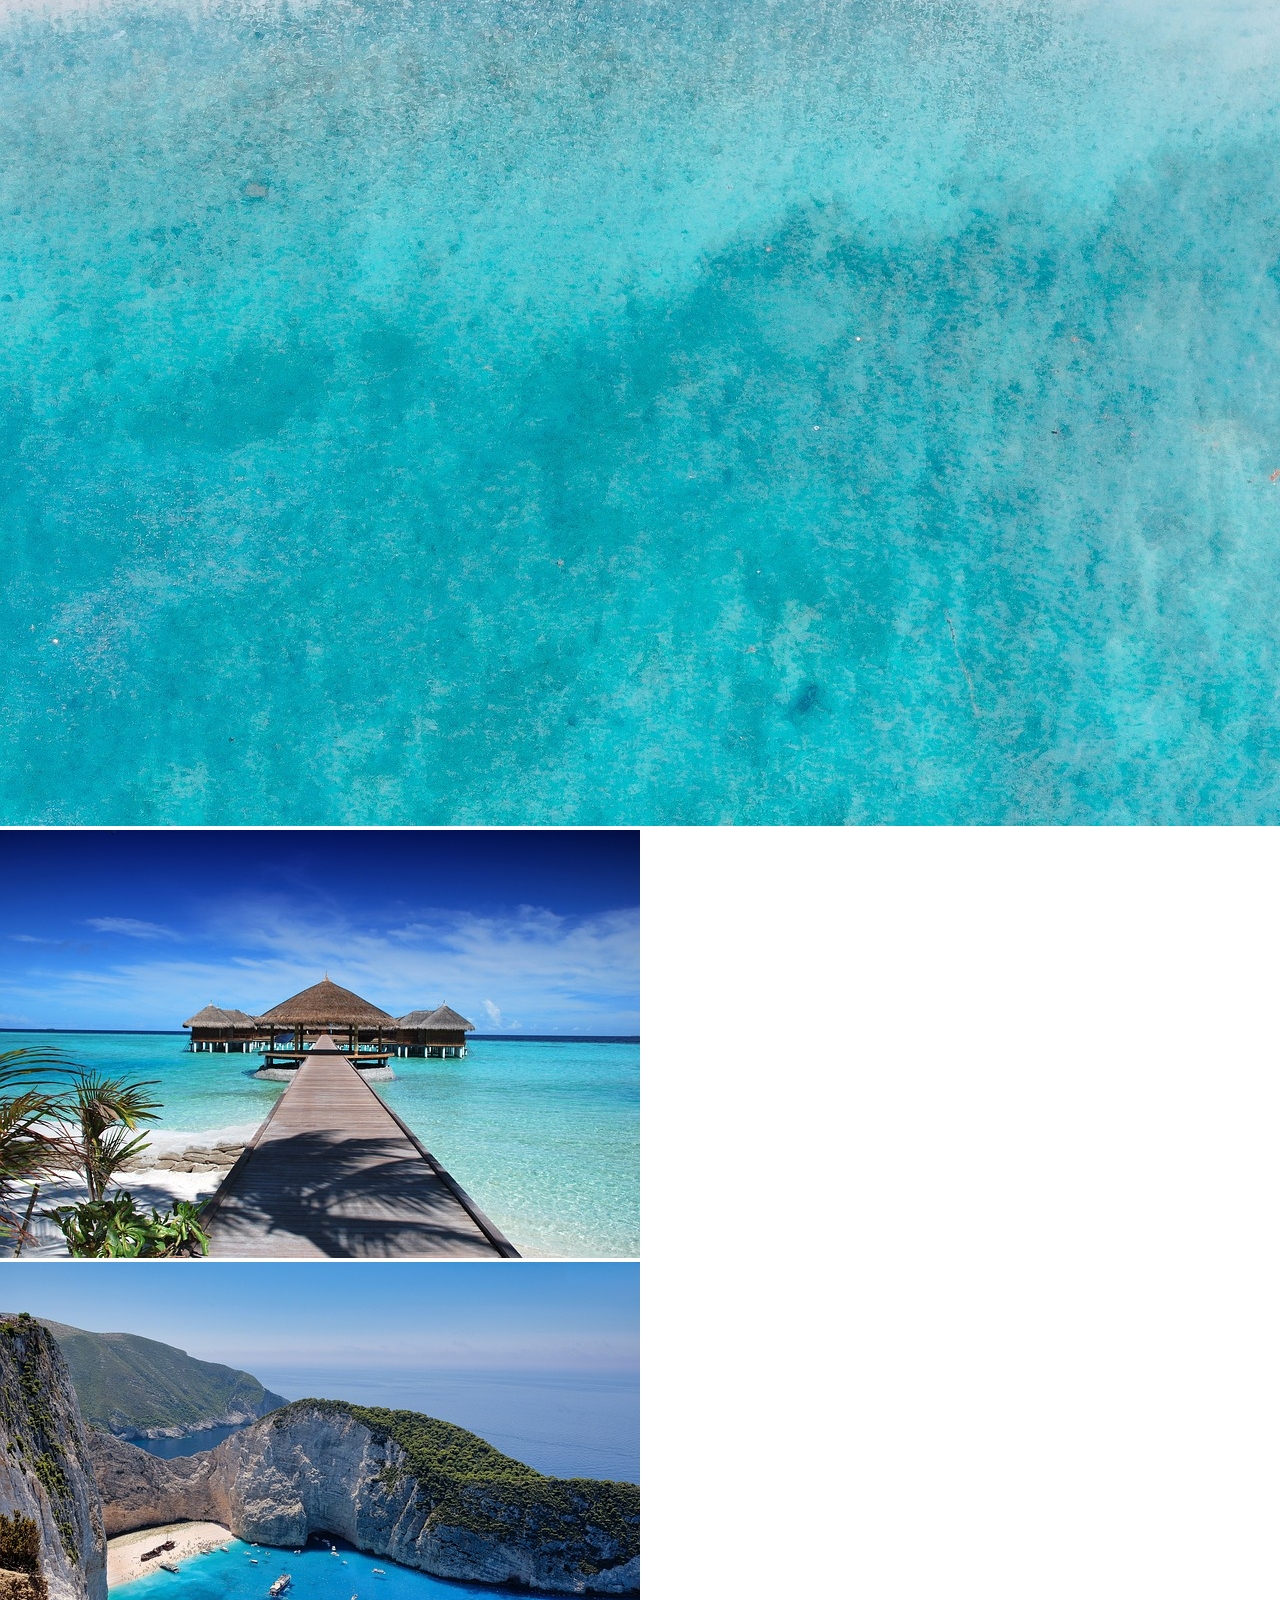
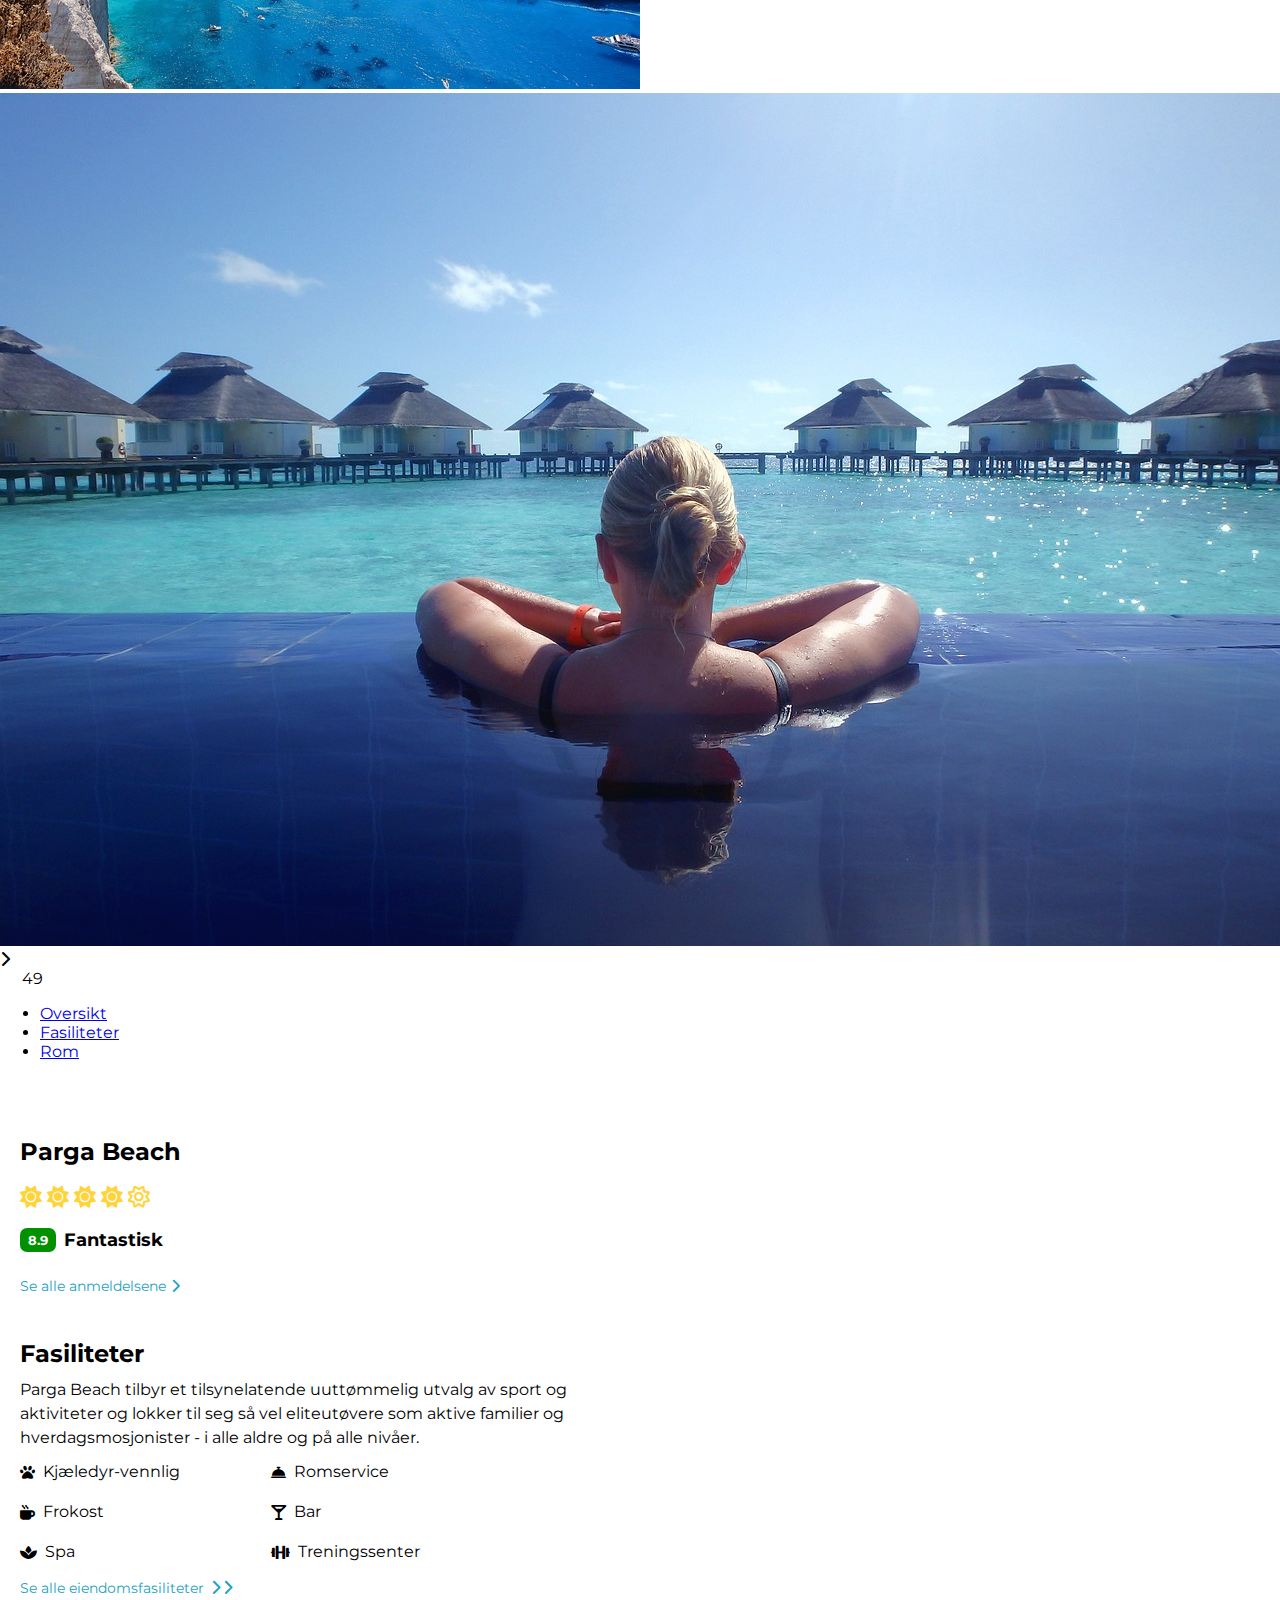
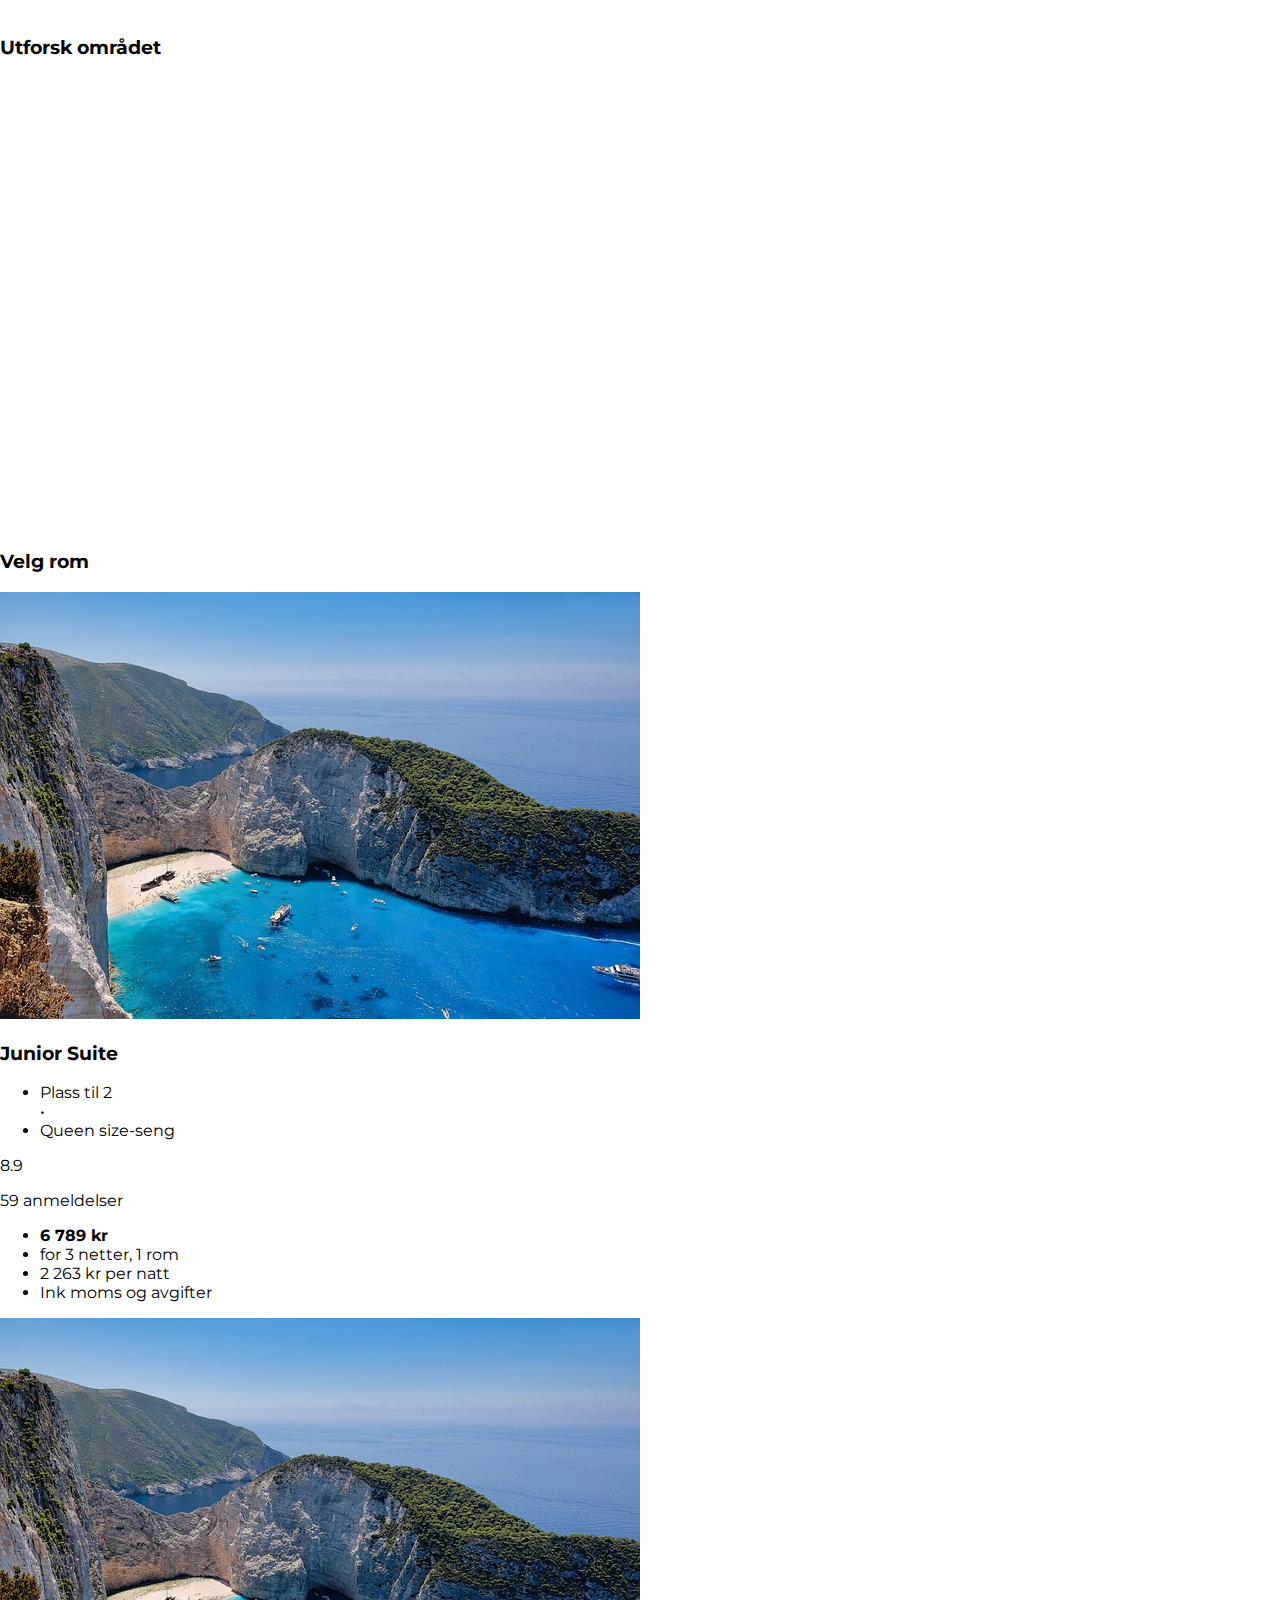
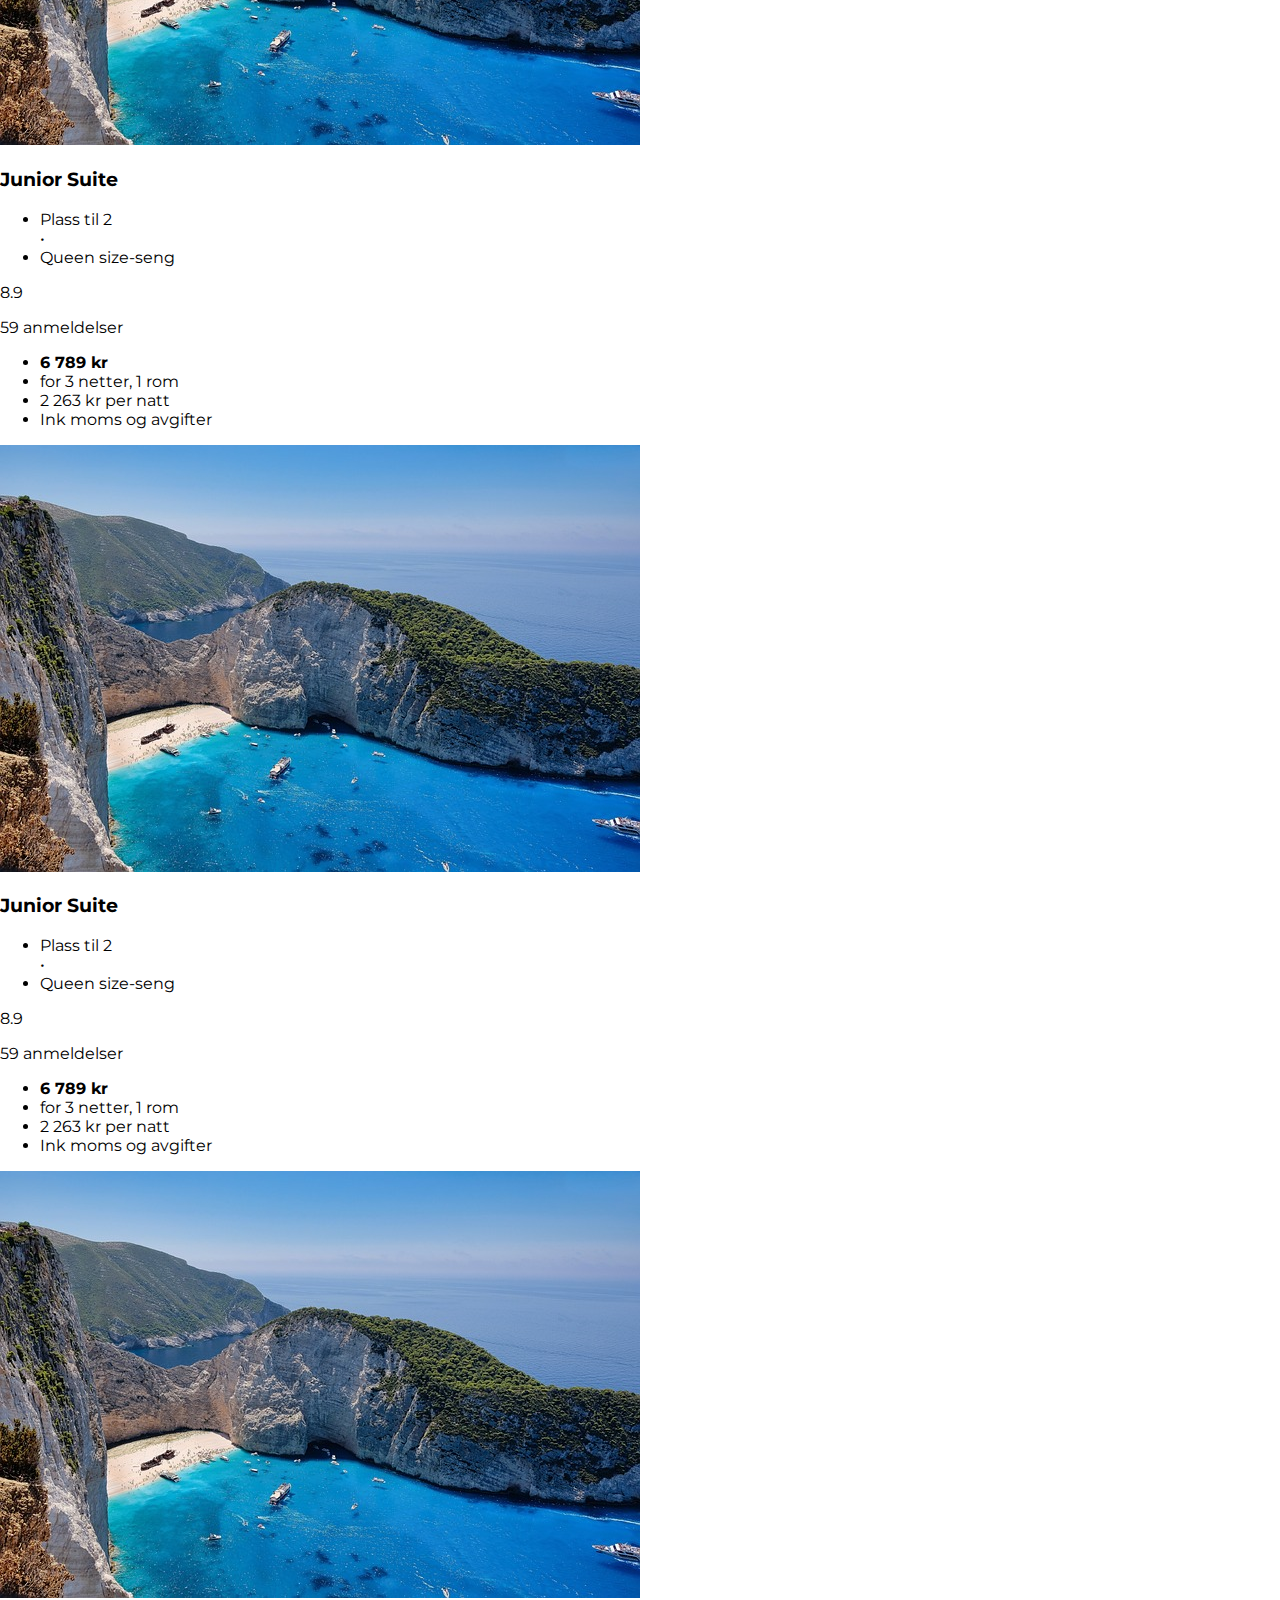
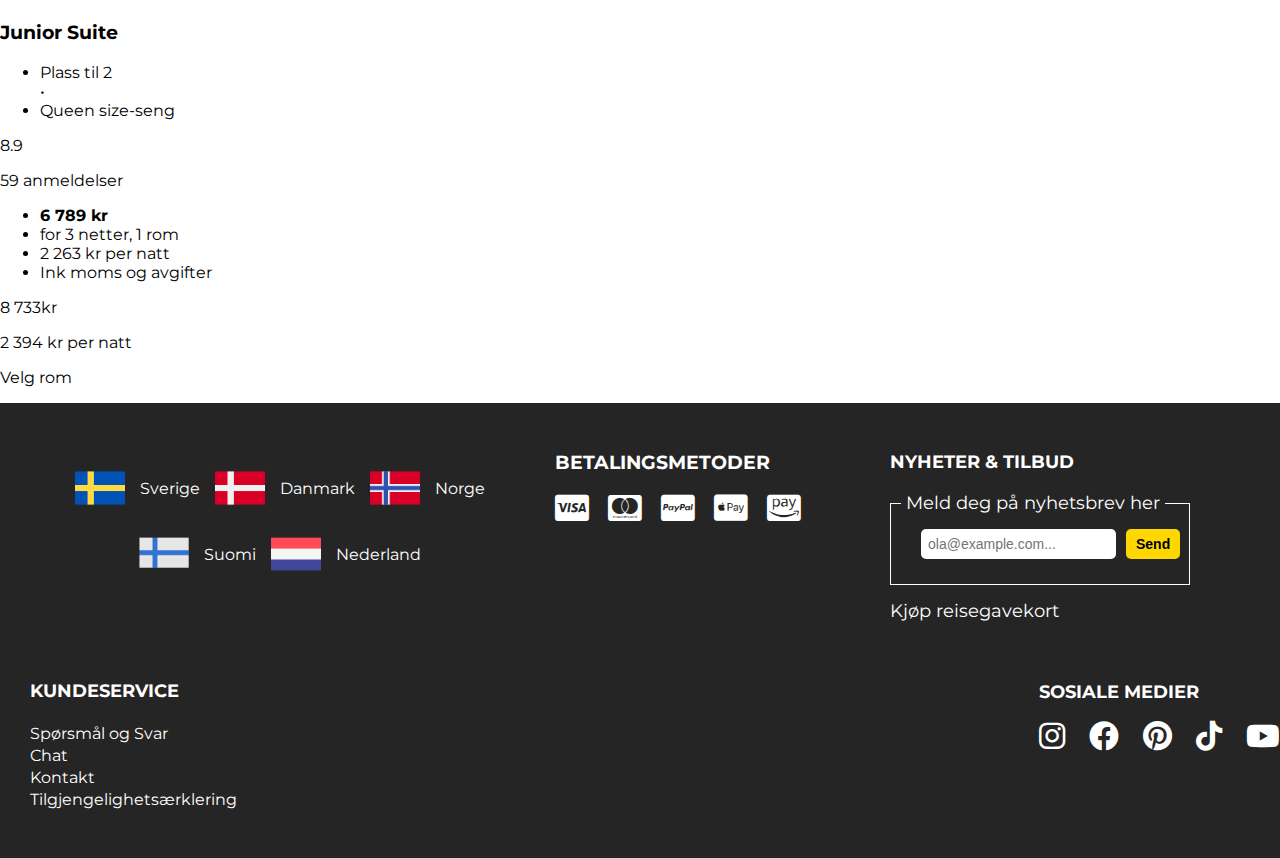
==== commit 13d4c98a: "Jobber med hotellsiden." ====
--- a/hotell.html
+++ b/hotell.html
@@ -14,8 +14,8 @@
 <body>
     <header>
         <section class="topp">
-            <div class="logo">
-                <img src="img/fav.png" alt="Logo">
+            <div class="logo" id="logo">
+                <a href="index.html"><img src="img/fav.png" alt="Logo"></a>
             </div>
             <form class="top-bar" action="order.html" method="get">
                 <a href="order.html" class="search-icon" aria-label="Søk ikon">
@@ -36,16 +36,16 @@
                 <a href="opprett-konto.html" class="btn">
                     Opprett en konto
                 </a>
-                <a href="min-side.html" class="btn">
+                <a href="order.html" class="btn">
                     <i class="fa-regular fa-user"></i> Min side
                 </a>
             </section>
             <nav class="pc-navlink">
                 <ul class="nav-links">
-                    <a href="#tips-inspirasjon">Tips og inspirasjon</a> 
+                    <a href="index.html#tips-og-info">Tips og inspirasjon</a> 
                     <a href="hotell.html">Hotell</a>
                     <a href="https://www.norwegian.no" target="_blank">Fly</a>
-                    <a href="#footer">Kontakt</a> 
+                    <a href="hotell.html#footer">Kontakt</a> 
                 </ul>
             </nav>
         </section>
@@ -80,8 +80,8 @@
     <nav>
         <ul class="tre">
             <li><a href="#" class="active">Oversikt</a></li>
-            <li><a href="#">Fasiliteter</a></li>
-            <li><a href="#">Rom</a></li>
+            <li><a href="hotell.html#fasiliteter">Fasiliteter</a></li>
+            <li><a href="hotell.html#velg-rom">Rom</a></li>
         </ul>
     
     </nav>
@@ -103,7 +103,7 @@
 
         </section>
     
-        <section class="fasiliteter">
+        <section class="fasiliteter" id="fasiliteter">
             <h3> Fasiliteter</h3>
             <p>Parga Beach tilbyr et tilsynelatende uuttømmelig utvalg av sport og
                 aktiviteter og lokker til seg så vel eliteutøvere som aktive familier og
@@ -133,7 +133,7 @@
             </iframe>
         </section>
     </section>
-        <h3 class="velg-rom">Velg rom</h3>
+        <h3 class="velg-rom" id="velg-rom">Velg rom</h3>
         <section class="tilgjengelige-rom">
             <article class="rom">
                 <img src="img/beach-6514331_640.jpg" alt="strand">
@@ -254,7 +254,7 @@
         </section>
 
     </main>
-    <footer class="footer">
+    <footer class="footer" id="footer">
         <section class="flags">
             <div class="rad1">
                 <img src="flags/sweden.png">
--- a/css/style.css
+++ b/css/style.css
@@ -29,6 +29,7 @@
     margin-left: 15px;
     text-decoration: none;
 }
+
 
 .pc-nav {
     display: none;
@@ -124,12 +125,6 @@
 
 }
   
-    
-
-    
-    
-
-
 
 
 
@@ -390,7 +385,6 @@
         background-color: #ffcf40;
         color: black;
         font-weight: bold;
-        cursor: pointer;
         text-align: center;
         padding: 15px;
         border: none;
@@ -690,6 +684,7 @@
     overflow: hidden;
     background: #fff;
     box-shadow: 0 4px 8px rgba(0, 0, 0, 0.1);
+    position: relative;
     margin: 0;
     width: 100%; 
 }
@@ -697,7 +692,7 @@
 .tips-artikkelkort img {
     width: 100%; 
     height: auto;
-    
+    display: block;
 }
 
 .tips-artikkelkort figcaption {
@@ -705,7 +700,7 @@
     display: flex;
     flex-direction: column;
     gap: 30px;
-    
+    text-align: left;
     
 }
 
@@ -746,4 +741,391 @@
     font-weight: bold;
     border-bottom-right-radius: 25px; 
     z-index: 1;
+}
+
+
+
+@media (min-width: 1024px) and (max-width: 1400px) {
+    .tips-artikkelkort {
+        display: flex;
+        flex-wrap: wrap;
+        flex-direction: row; 
+        justify-content: center; 
+        gap: 40px; 
+        max-width: 1000px; 
+        padding: 0 20px; 
+    }
+
+    .tips-artikkelkort figure {
+        width: calc(33.333% - 20px); 
+        max-width: 300px;
+        display: flex;
+        flex-direction: column;
+        justify-content: space-between;
+        min-height: 450px;
+    }
+
+   
+    .tips {
+        font-size: 28px;
+        padding-left: 90px;
+        margin-left: 80px;
+        text-align: left;
+        color: #252525;
+    }
+
+
+
+
+
+    .tips-artikkelkort figcaption h4 {
+        font-size: 24px; 
+        margin-top: 10px; 
+    }
+    .tips-artikkelkort figcaption {
+        display: flex;
+        flex-direction: column;
+        flex-grow: 1;
+        padding: 10px;
+    }
+
+
+    
+    .tips-artikkelkort figcaption p {
+        font-size: 20px; 
+        flex-grow: 1;
+    }
+
+    
+    .tips-artikkelkort figcaption a {
+        align-self: flex-start;
+        margin-top: auto;
+    }
+
+    .tips-artikkelkort figcaption h4 {
+        font-size: 24px;
+        margin-top: 10px;
+    }
+
+    
+
+    .tips-artikkelkort img {
+        height: 250px;  
+        object-fit: cover;
+    }
+    
+}
+
+
+
+
+footer {
+    display: flex;
+    flex-wrap: wrap;
+    justify-content: space-between; 
+    align-items: flex-start; 
+    gap: 20px; 
+    flex-wrap: wrap; 
+    padding: 20px; 
+    background-color:#252525;
+}
+
+.flags {
+    display: flex;
+    flex-direction: column; 
+    align-items: center;
+    gap: 15px; 
+    color: white;
+    margin-top: 20px;
+    padding-left: 50px;
+}
+
+.flags .rad1, 
+.flags .rad2 {
+    display: flex;
+    justify-content: center; 
+    align-items: center; 
+    gap: 15px; 
+    padding: 5px;
+    margin-top: 15px;
+}
+
+.flags .rad2{
+    margin-top: -10px;
+}
+.flags img {
+    width: 50px; 
+    height: auto;
+}
+
+
+.betalingsikoner { 
+    gap: 22px;
+    padding: 10px;
+    color: white;
+}
+
+.betalingsikoner i {
+    font-size: 30px; 
+    margin-right: 15px;
+}
+
+
+.nyheter {
+    width: 100%;
+    max-width: 400px;
+    text-align: left;
+    color: white;
+    padding: 10px;
+}
+
+.nyheter h3 {
+    font-size: 18px;
+    font-weight: bold;
+    margin-bottom: 30px;
+}
+
+
+.nyheter .form {
+    display: flex;
+    align-items: center;
+    border: 1px solid white;
+    padding: 25px 30px;
+    gap: 10px;
+    width: 75%;
+    box-sizing: border-box;
+    position: relative;
+   
+}
+
+
+.nyheter .form p {
+    position: absolute;
+    top: -12px; 
+    left: 10px;
+    background-color: #252525;
+    padding: 0 5px;
+    font-size: 18px;
+    color: white;
+    margin: 0;
+}
+
+
+.nyheter input {
+    flex: 0 1 200px;
+    padding: 7px;
+    font-size: 14px;
+    border: none;
+    border-radius: 5px;
+    outline: none;
+    background-color: white; 
+    color: black;
+}
+
+
+.nyheter button {
+    background-color: #ffd700;
+    color: black;
+    border: none;
+    padding: 7px 10px;
+    border-radius: 5px;
+    font-size: 14px;
+    font-weight: bold;
+    cursor: pointer;
+    flex-shrink: 0;
+   
+}
+
+
+
+.nyheter a {
+    display: block;
+    margin-top: 15px;
+    font-size: 18px;
+    color: white;
+    text-decoration: none;
+}
+
+
+
+
+
+
+.kundeservice {
+    flex: 1; 
+    max-width: 45%;
+    color: white;
+}
+
+.kundeservice h3 {
+    font-size: 18px;
+    font-weight: bold;
+    margin-bottom: 10px;
+    padding: 10px;
+}
+
+.kundeservice ul {
+    list-style: none;
+    padding: 10px;
+    margin-top: -8px;
+    
+    
+}
+
+.kundeservice li {
+    margin-bottom: 3px;
+    
+}
+
+.kundeservice a {
+    color: white;
+    text-decoration: none;
+    font-size: 16px;
+    
+    
+}
+
+.kundeservice a:hover {
+    text-decoration: underline;
+}
+.sosiale-medier {
+    padding: 10px;
+    text-align: left; 
+    margin-top: 14px;
+    color: white;
+}
+
+.sosiale-medier h3 {
+    font-size: 18px;
+    font-weight: bold;
+    margin: 5px 0 15px 10px;
+    top: -10px;
+    
+    
+}
+
+.sosiale-medier a {
+    display: inline-block; 
+    margin: 0 10px; 
+    font-size: 30px; 
+    color: white; 
+    text-decoration: none;
+    top: -10px;
+     
+}
+
+
+
+.oversikt {
+    max-width: 400px;
+    padding: 20px;
+    
+    
+}
+
+.oversikt h3 {
+    font-size: 24px;
+    font-weight: bold;
+    margin: 40px 0 20px 0;
+}
+
+.oversikt .sol {
+    display: flex;
+    gap: 5px;
+    font-size: 22px;
+    margin-bottom: 20px;
+}
+
+.oversikt .score {
+    display: flex;
+    align-items: center;
+    gap: 8px;
+    margin: 10px 0 15px 0;
+    
+}
+
+.oversikt .score p:first-child {
+    background-color: #019101;
+    color: white;
+    padding: 4px 8px;
+    border-radius: 7px;
+    font-weight: bold;
+    margin: 0;
+    font-size: 13px;
+}
+
+.oversikt .score p:last-child {
+    font-size: 18px;
+    font-weight: bold;
+    margin: 0;
+}
+
+.oversikt a {
+    color: #1ca2c1;
+    text-decoration: none;
+    font-size: 14px;
+    margin-top: 10px;
+    display: inline-block;
+}
+
+.oversikt a i {
+    margin-left: 5px;
+}
+.fasiliteter {
+    max-width: 600px;
+    padding: 20px;
+    margin-top: -20px;
+}
+
+.fasiliteter h3 {
+    font-size: 24px;
+    font-weight: bold;
+    margin-bottom: 10px;
+}
+
+.fasiliteter p {
+    font-size: 16px;
+    line-height: 1.5;
+    margin-bottom: 15px;
+}
+
+
+.fasiliteter .ikon-container {
+    display: flex;
+    justify-content: space-between;
+    max-width: 400px;
+}
+
+
+.fasiliteter .ikon-rad1,
+.fasiliteter .ikon-rad2 {
+    display: flex;
+    flex-direction: column;
+    gap: 6px; 
+}
+
+
+.fasiliteter p {
+    display: flex;
+    align-items: center;
+    gap: 8px; 
+    font-size: 16px;
+    margin: 5px 0;
+}
+
+.fasiliteter i {
+    font-size: 15px;
+
+}
+
+.fasiliteter a {
+    color: #1ca2c1;
+    text-decoration: none;
+    font-size: 14px;
+    display: inline-block;
+    margin-top: 10px;
+}
+
+.fasiliteter a i {
+    margin-left: 3px;
 }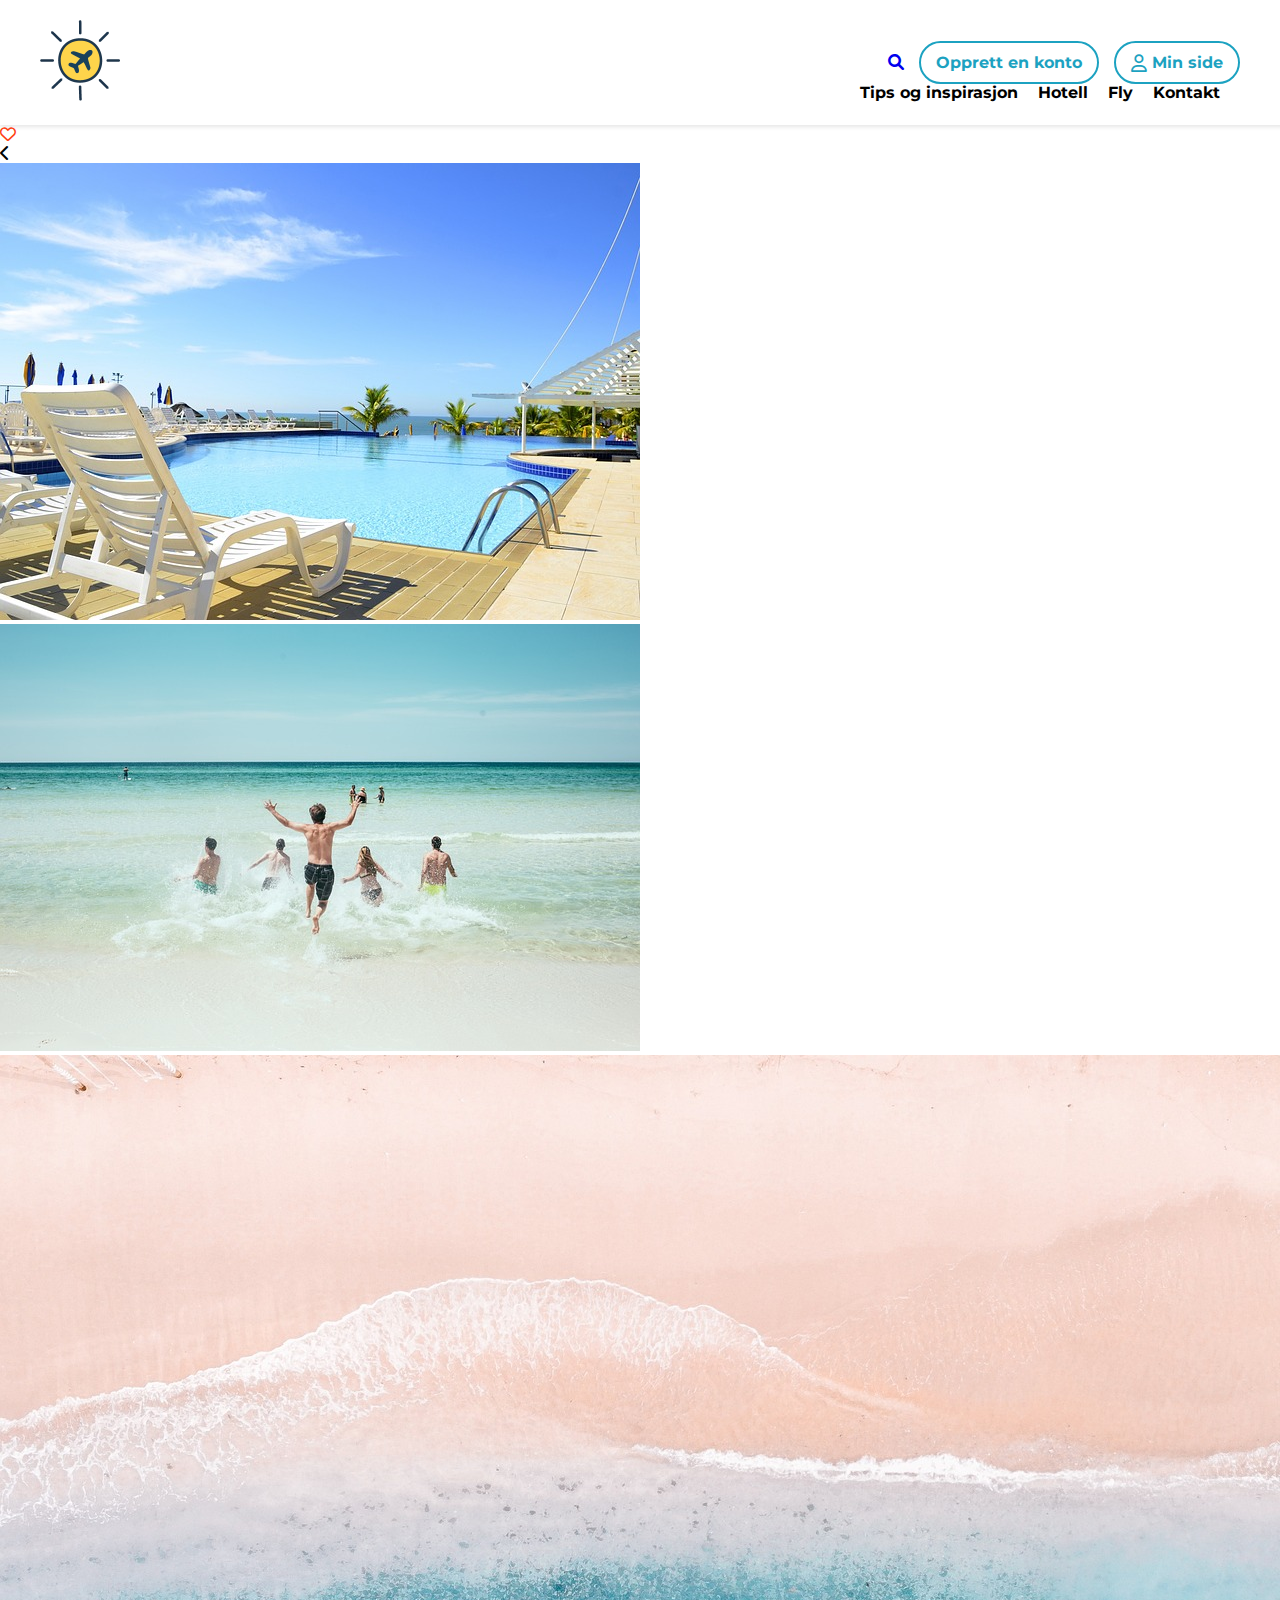
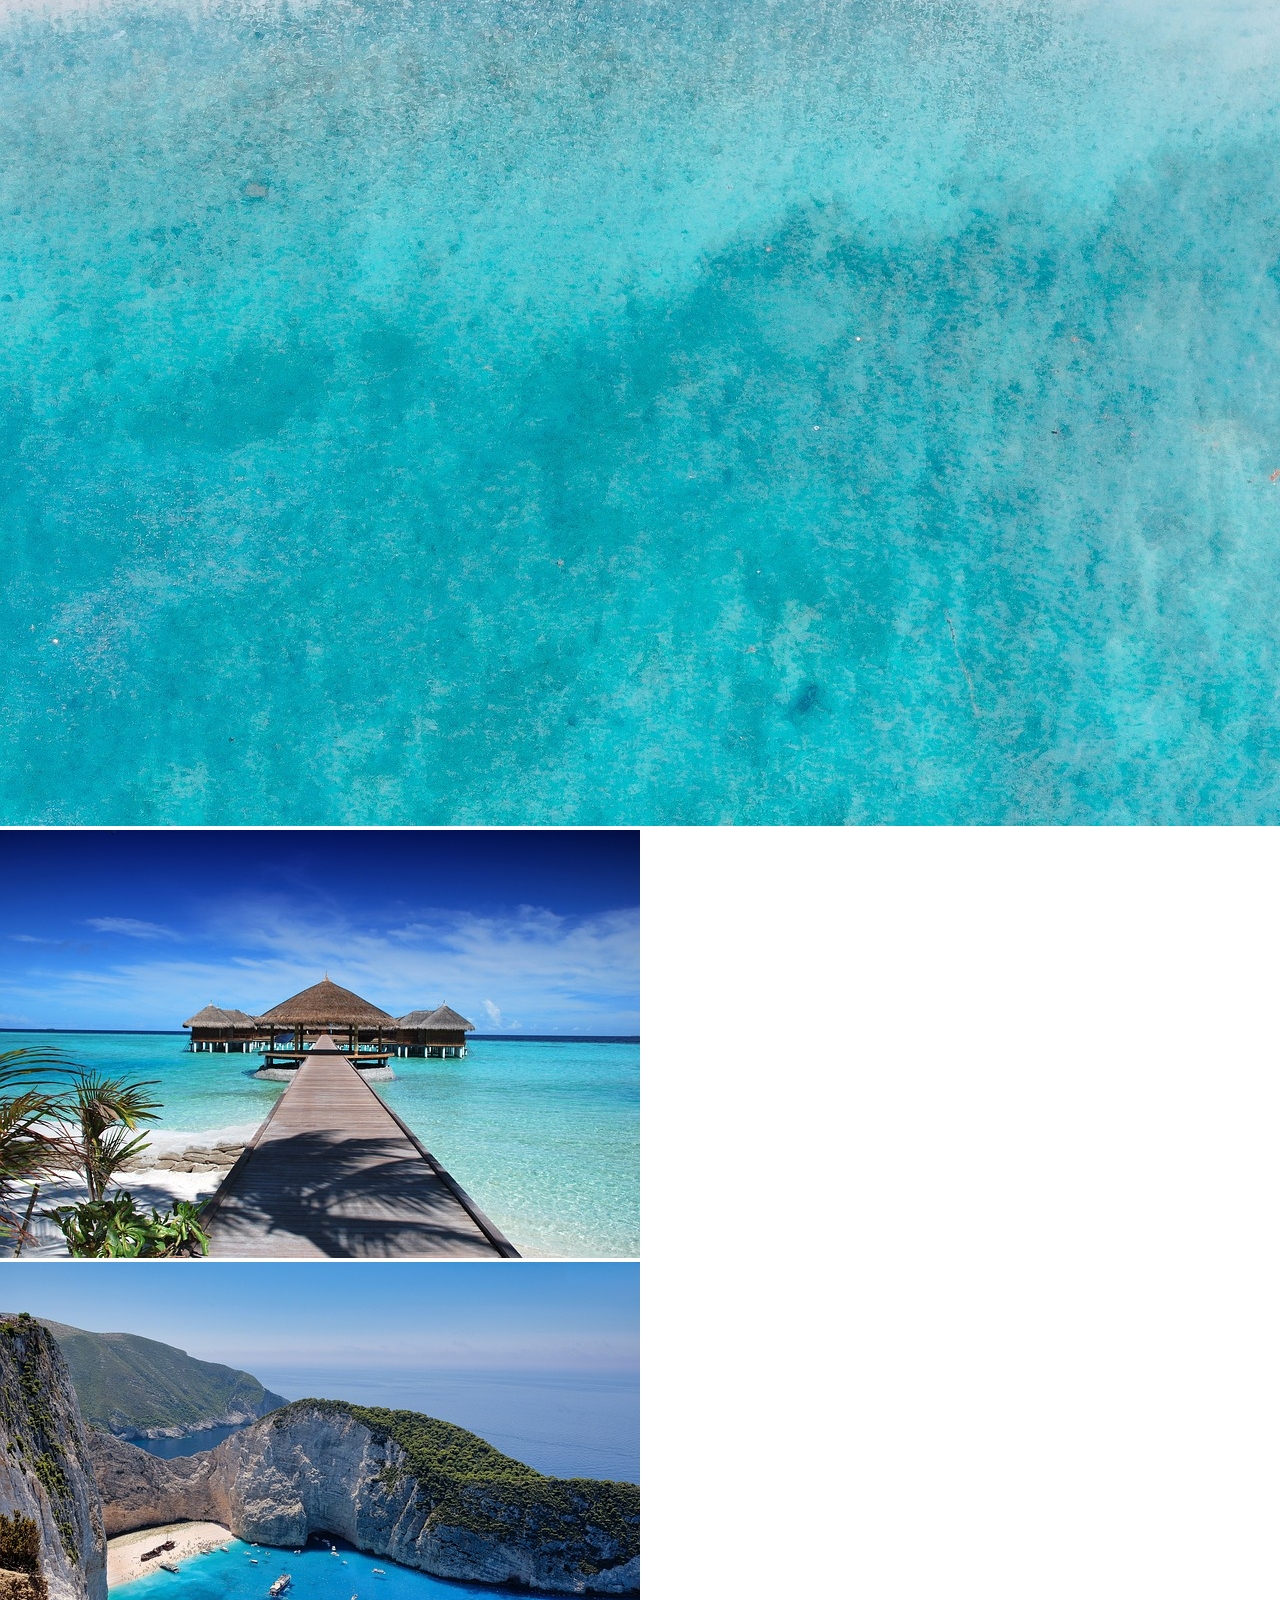
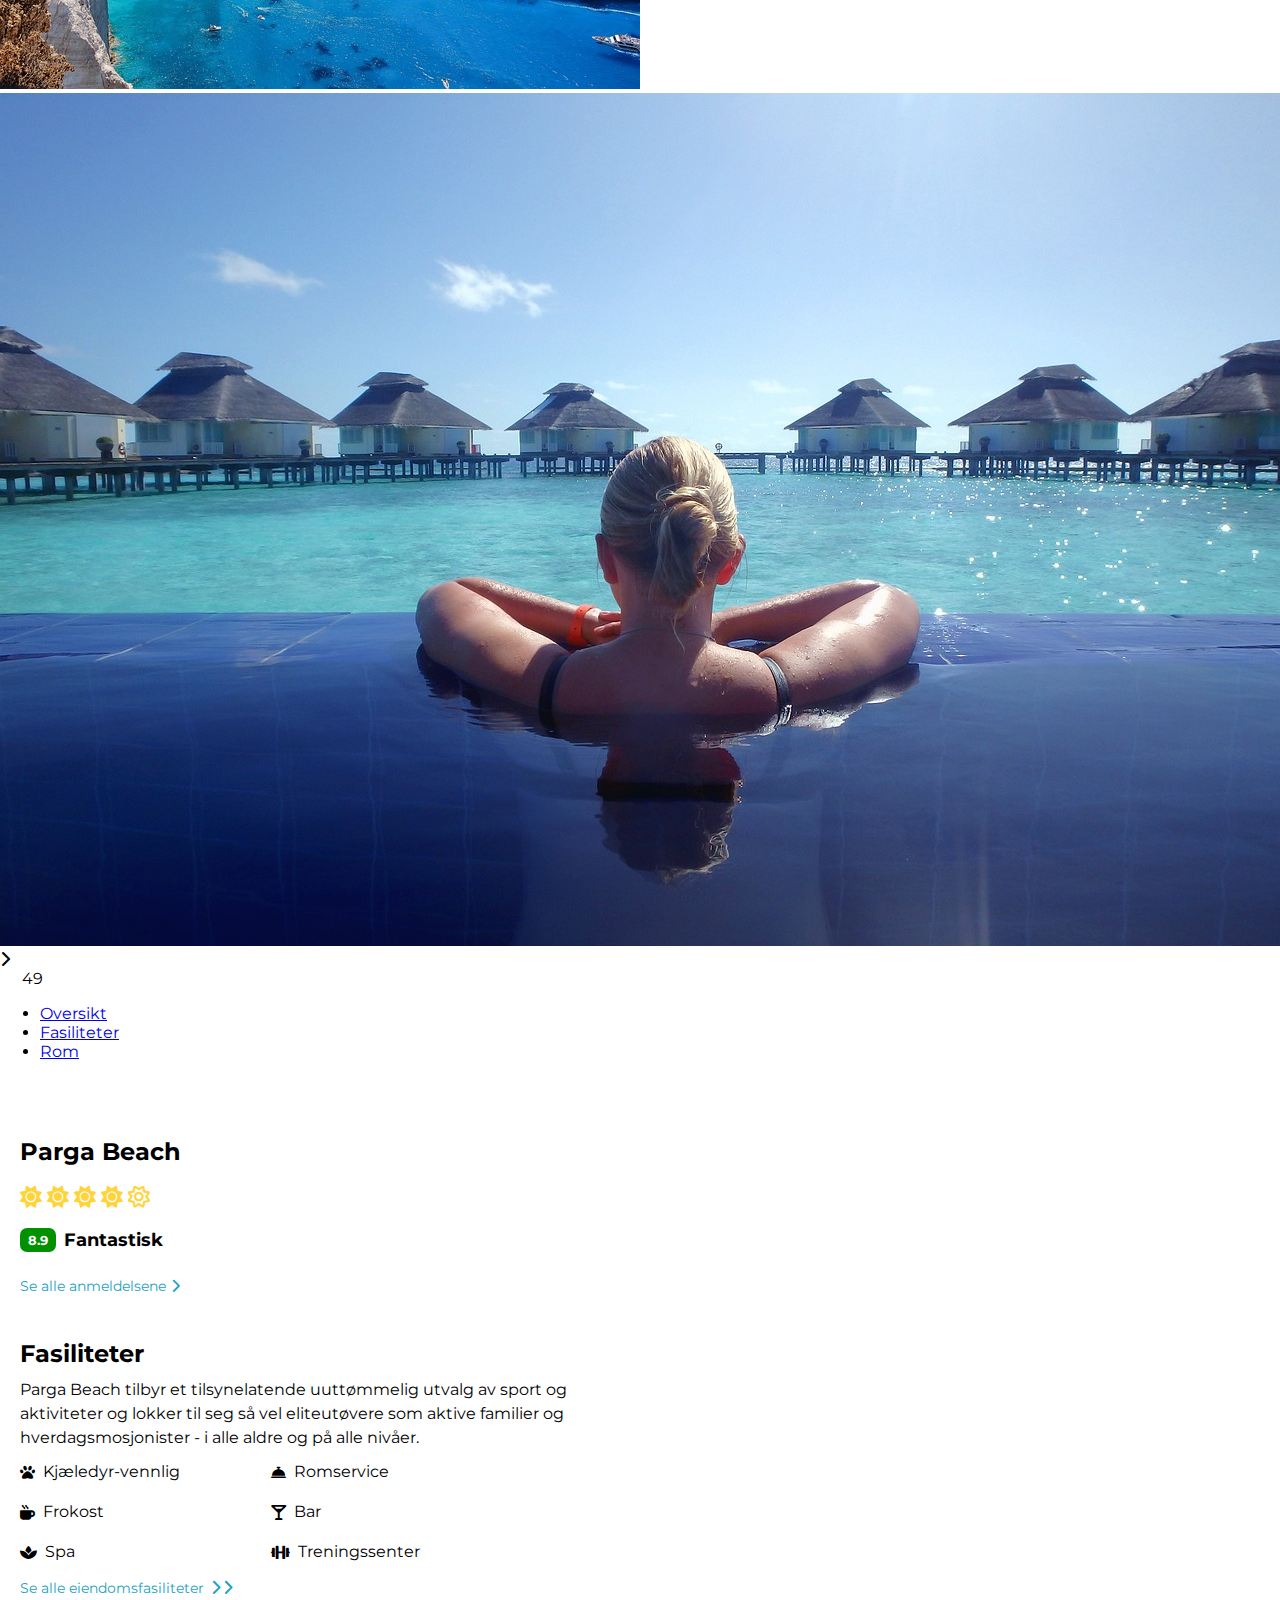
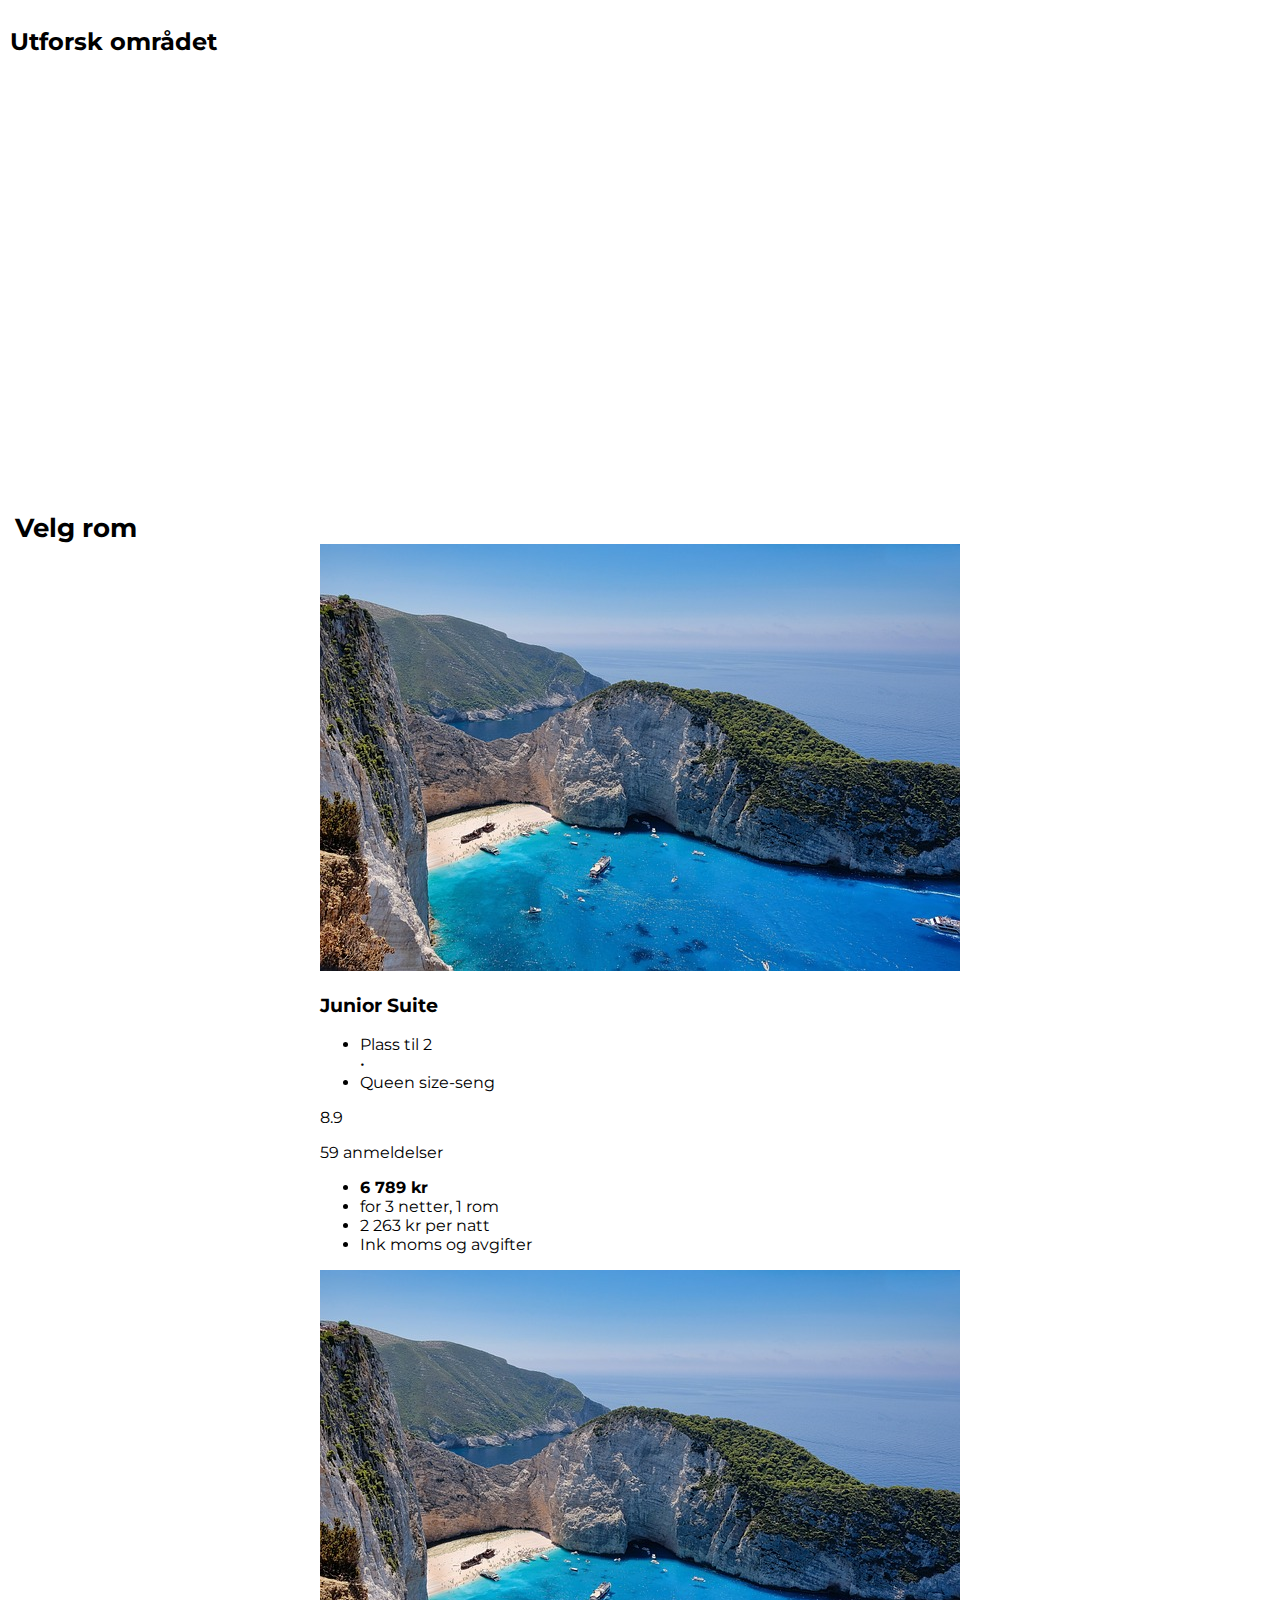
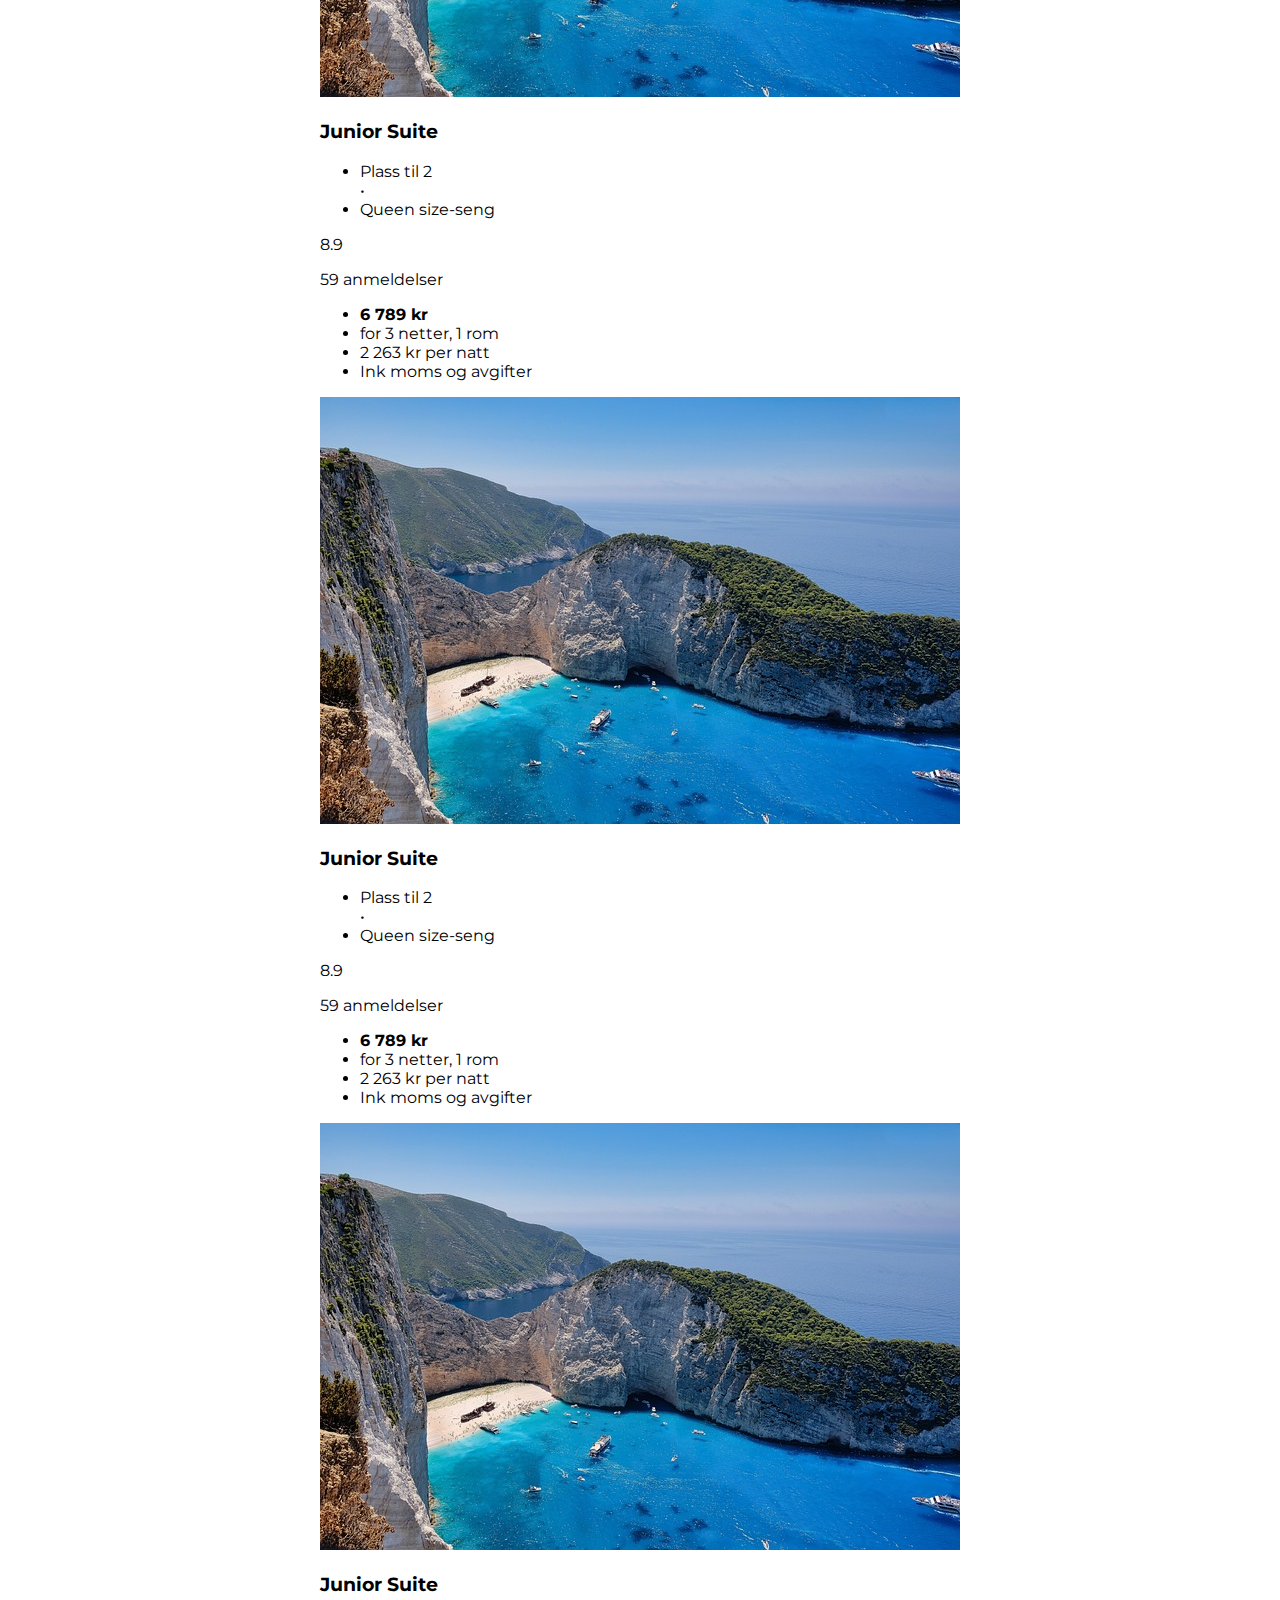
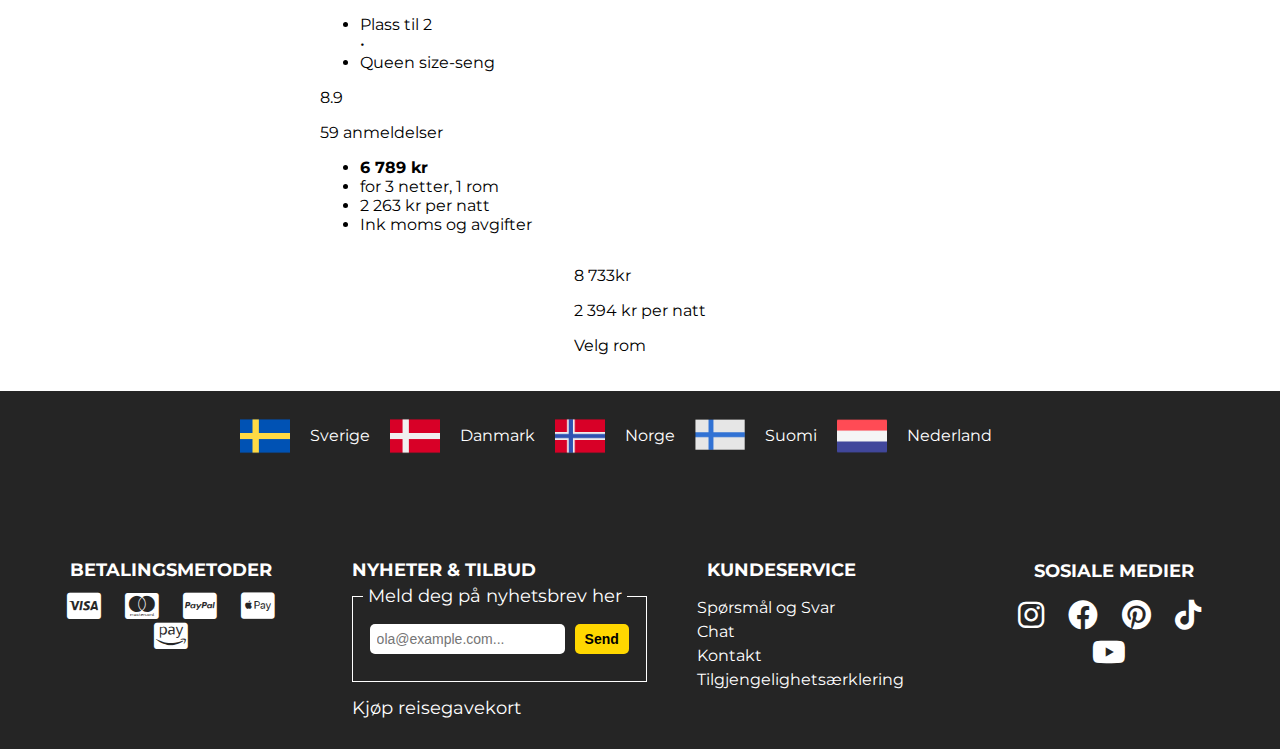
==== commit 53124f20: "prøver å fikse footer for pc." ====
--- a/hotell.html
+++ b/hotell.html
@@ -273,49 +273,58 @@
             </div>
 
         </section>
-
-        <section class="betalingsikoner">
-            <h3>BETALINGSMETODER</h3>
-            <i class="fa-brands fa-cc-visa"style="color: #ffffff;"></i>
-            <i class="fa-brands fa-cc-mastercard"style="color: #ffffff;" ></i>
-            <i class="fa-brands fa-cc-paypal" style="color: #ffffff;"></i>
-            <i class="fa-brands fa-cc-apple-pay" style="color: #ffffff;"></i>
-            <i class="fa-brands fa-cc-amazon-pay" style="color: #ffffff;"></i>
-        </section>
-
-        <section class="nyheter">
-            <h3>NYHETER & TILBUD</h3>
-            <form class="form">
-                <p>Meld deg på nyhetsbrev her</p>
-                <input type="email" placeholder="ola@example.com..." id="email">
-                <button>
-                    Send
-                </button>
-            </form>
-            <a href="#">Kjøp reisegavekort</a>
-           
-        </section>
-
-        <section class="kundeservice">
-            <h3>KUNDESERVICE</h3>
-            <ul>
-                <li><a href="#">Spørsmål og Svar</a></li>
-                <li><a href="#">Chat</a></li>
-                <li><a href="#">Kontakt</a></li>
-                <li><a href="#">Tilgjengelighetsærklering</a></li>
-            </ul>
-
-        </section>
-
-        <section class="sosiale-medier">
-            <h3>SOSIALE MEDIER</h3>
-            <a href="#"><i class="fa-brands fa-instagram" aria-label="instagram ikon"style="color: #ffffff;"></i></a>
-            <a href="#"><i class="fa-brands fa-facebook" aria-label="facebook ikon"style="color: #ffffff;"></i></a>
-            <a href="#"><i class="fa-brands fa-pinterest" aria-label="pinterest ikon"style="color: #ffffff;"></i></a>
-            <a href="#"><i class="fa-brands fa-tiktok" style="color: #ffffff;"></i></a>
-            <a href="#"><i class="fa-brands fa-youtube" style="color: #ffffff;"></i></a>
-        </section>
-
+        <section class="pc-flag">
+            <img src="flags/sweden.png"> <p>Sverige</p>
+            <img src="flags/denmark.png"><p>Danmark</p>
+            <img src="flags/norway.png"><p>Norge</p>
+            <img src="flags/material.png"><p>Suomi</p>
+            <img src="flags/netherlands.png"><p>Nederland</p>
+        </section>
+        <div class="footer-content">
+            <section class="betalingsikoner">
+                <h3>BETALINGSMETODER</h3>
+                <i class="fa-brands fa-cc-visa"style="color: #ffffff;"></i>
+                <i class="fa-brands fa-cc-mastercard"style="color: #ffffff;" ></i>
+                <i class="fa-brands fa-cc-paypal" style="color: #ffffff;"></i>
+                <i class="fa-brands fa-cc-apple-pay" style="color: #ffffff;"></i>
+                <i class="fa-brands fa-cc-amazon-pay" style="color: #ffffff;"></i>
+            </section>
+    
+            <section class="nyheter">
+                <h3>NYHETER & TILBUD</h3>
+                <form class="form">
+                    <p>Meld deg på nyhetsbrev her</p>
+                    <input type="email" placeholder="ola@example.com..." id="email">
+                    <button>
+                        Send
+                    </button>
+                </form>
+                <a href="#">Kjøp reisegavekort</a>
+               
+            </section>
+    
+            <section class="kundeservice">
+                <h3>KUNDESERVICE</h3>
+                <ul>
+                    <li><a href="#">Spørsmål og Svar</a></li>
+                    <li><a href="#">Chat</a></li>
+                    <li><a href="#">Kontakt</a></li>
+                    <li><a href="TIlgjengelighetserklæring.numbers">Tilgjengelighetsærklering</a></li>
+                </ul>
+    
+            </section>
+    
+            <section class="sosiale-medier">
+                <h3>SOSIALE MEDIER</h3>
+                <a href="#"><i class="fa-brands fa-instagram" aria-label="instagram ikon"style="color: #ffffff;"></i></a>
+                <a href="#"><i class="fa-brands fa-facebook" aria-label="facebook ikon"style="color: #ffffff;"></i></a>
+                <a href="#"><i class="fa-brands fa-pinterest" aria-label="pinterest ikon"style="color: #ffffff;"></i></a>
+                <a href="#"><i class="fa-brands fa-tiktok" style="color: #ffffff;"></i></a>
+                <a href="#"><i class="fa-brands fa-youtube" style="color: #ffffff;"></i></a>
+            </section>
+    
+        </div>
+        
     </footer>
 </body>
 </html>
--- a/css/style.css
+++ b/css/style.css
@@ -1015,6 +1015,167 @@
 }
 
 
+.pc-flag {
+    display: none;
+}
+@media (min-width: 1024px) {
+    
+    .flags {
+        display: none;
+    }
+
+    .pc-flag {
+        display: flex;
+        justify-content: center;
+        align-items: center;
+        gap: 20px;
+        margin-bottom: 50px;
+        margin-left: 220px;
+    }
+
+    .pc-flag img {
+        width: 50px;
+        height: auto;
+    }
+
+    .pc-flag p {
+        margin: 0;
+        font-size: 16px;
+        color: white;
+    }
+
+
+    .footer-content {
+        display: flex;
+        justify-content: space-between;
+        align-items: flex-start;
+        width: 100%;
+        max-width: 1200px;
+        gap: 40px;
+        padding: 0 20px; 
+    }
+
+
+    .betalingsikoner {
+        text-align: center;
+        flex: 1; 
+        max-width: 600px;
+    }
+
+    .betalingsikoner h3 {
+        font-size: 18px;
+        font-weight: bold;
+        margin-bottom: 10px;
+    }
+
+    .betalingsikoner i {
+        font-size: 30px;
+        color: white;
+        margin: 0 10px;
+    }
+
+    .betalingsikoner section {
+        display: flex;
+        justify-content: center;
+        gap: 15px;
+        flex-wrap: nowrap;
+    }
+
+   
+    .nyheter {
+        flex: 1;
+        max-width: 350px;
+        text-align: left;
+    }
+
+    .nyheter h3 {
+        font-size: 18px;
+        font-weight: bold;
+        margin-bottom: 15px;
+    }
+
+    .nyheter .form {
+        display: flex;
+        align-items: center;
+        border: 1px solid white;
+        padding: 27px 17px;
+        gap: 10px;
+        width: 100%;
+        box-sizing: border-box;
+    }
+
+    .nyheter input {
+        flex: 1;
+        padding: 7px;
+        font-size: 14px;
+        border: none;
+        border-radius: 5px;
+        outline: none;
+        background-color: white;
+        color: black;
+    }
+
+    .nyheter button {
+        background-color: #ffd700;
+        color: black;
+        border: none;
+        padding: 7px 10px;
+        border-radius: 5px;
+        font-size: 14px;
+        font-weight: bold;
+        cursor: pointer;
+    }
+
+    
+    .kundeservice {
+        flex: 1;
+        max-width: 250px;
+    }
+
+    .kundeservice h3 {
+        font-size: 18px;
+        font-weight: bold;
+        margin-bottom: 15px;
+    }
+
+    .kundeservice ul {
+        list-style: none;
+        padding: 0;
+    }
+
+    .kundeservice li {
+        margin-bottom: 5px;
+    }
+
+    .kundeservice a {
+        color: white;
+        text-decoration: none;
+        font-size: 16px;
+    }
+
+    .kundeservice a:hover {
+        text-decoration: underline;
+    }
+
+    
+    .sosiale-medier {
+        flex: 1;
+        text-align: center;
+    }
+
+    .sosiale-medier h3 {
+        font-size: 18px;
+        font-weight: bold;
+        margin-bottom: 15px;
+    }
+
+    .sosiale-medier a {
+        font-size: 30px;
+        color: white;
+        margin: 0 10px;
+    }
+}
+
 
 .oversikt {
     max-width: 400px;
@@ -1128,4 +1289,54 @@
 
 .fasiliteter a i {
     margin-left: 3px;
-}+}
+
+.kart {
+    width: 100%;
+    padding: 20px 0;
+    
+}
+
+.kart h3 {
+    font-size: 24px;
+    font-weight: bold;
+    margin-bottom: 10px;
+    padding-left: 10px; 
+    margin-top: -10px;
+}
+
+.kart iframe {
+    width: 100%;  
+    height: 400px; 
+    display: block;
+}
+
+
+.tilgjengelige-rom {
+    max-width: 1000px;
+    margin: 0 auto;
+    padding: 20px;
+    display: flex;
+    flex-direction: column;
+    align-items: center;
+}
+
+
+.velg-rom {
+    font-size: 26px;
+    font-weight: bold;
+    width: 100%;
+    text-align: left;
+    max-width: 500px;
+    margin-left: 15px;
+    margin-bottom: -20px;
+}
+
+
+.rom-container {
+    display: flex;
+    flex-wrap: wrap;
+    gap: 40px; 
+    justify-content: center;
+    margin-top: -40px; 
+}
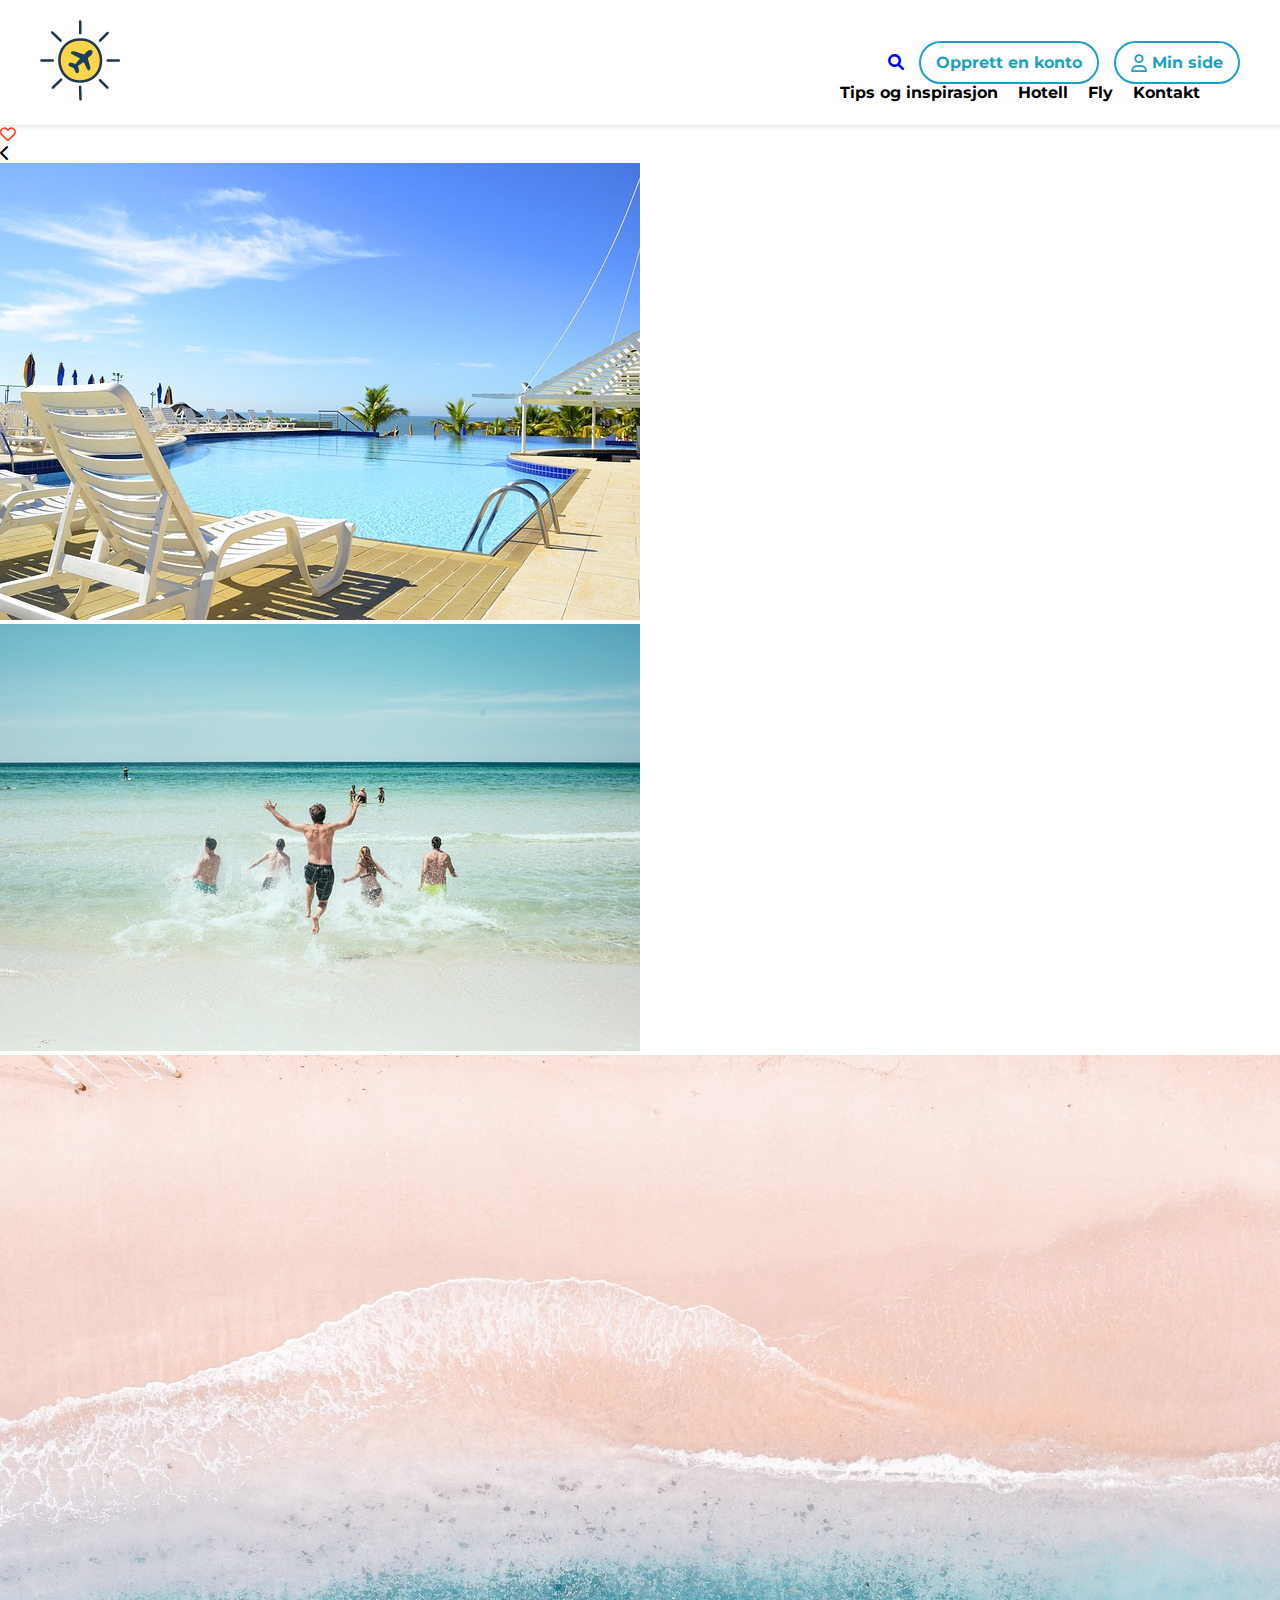
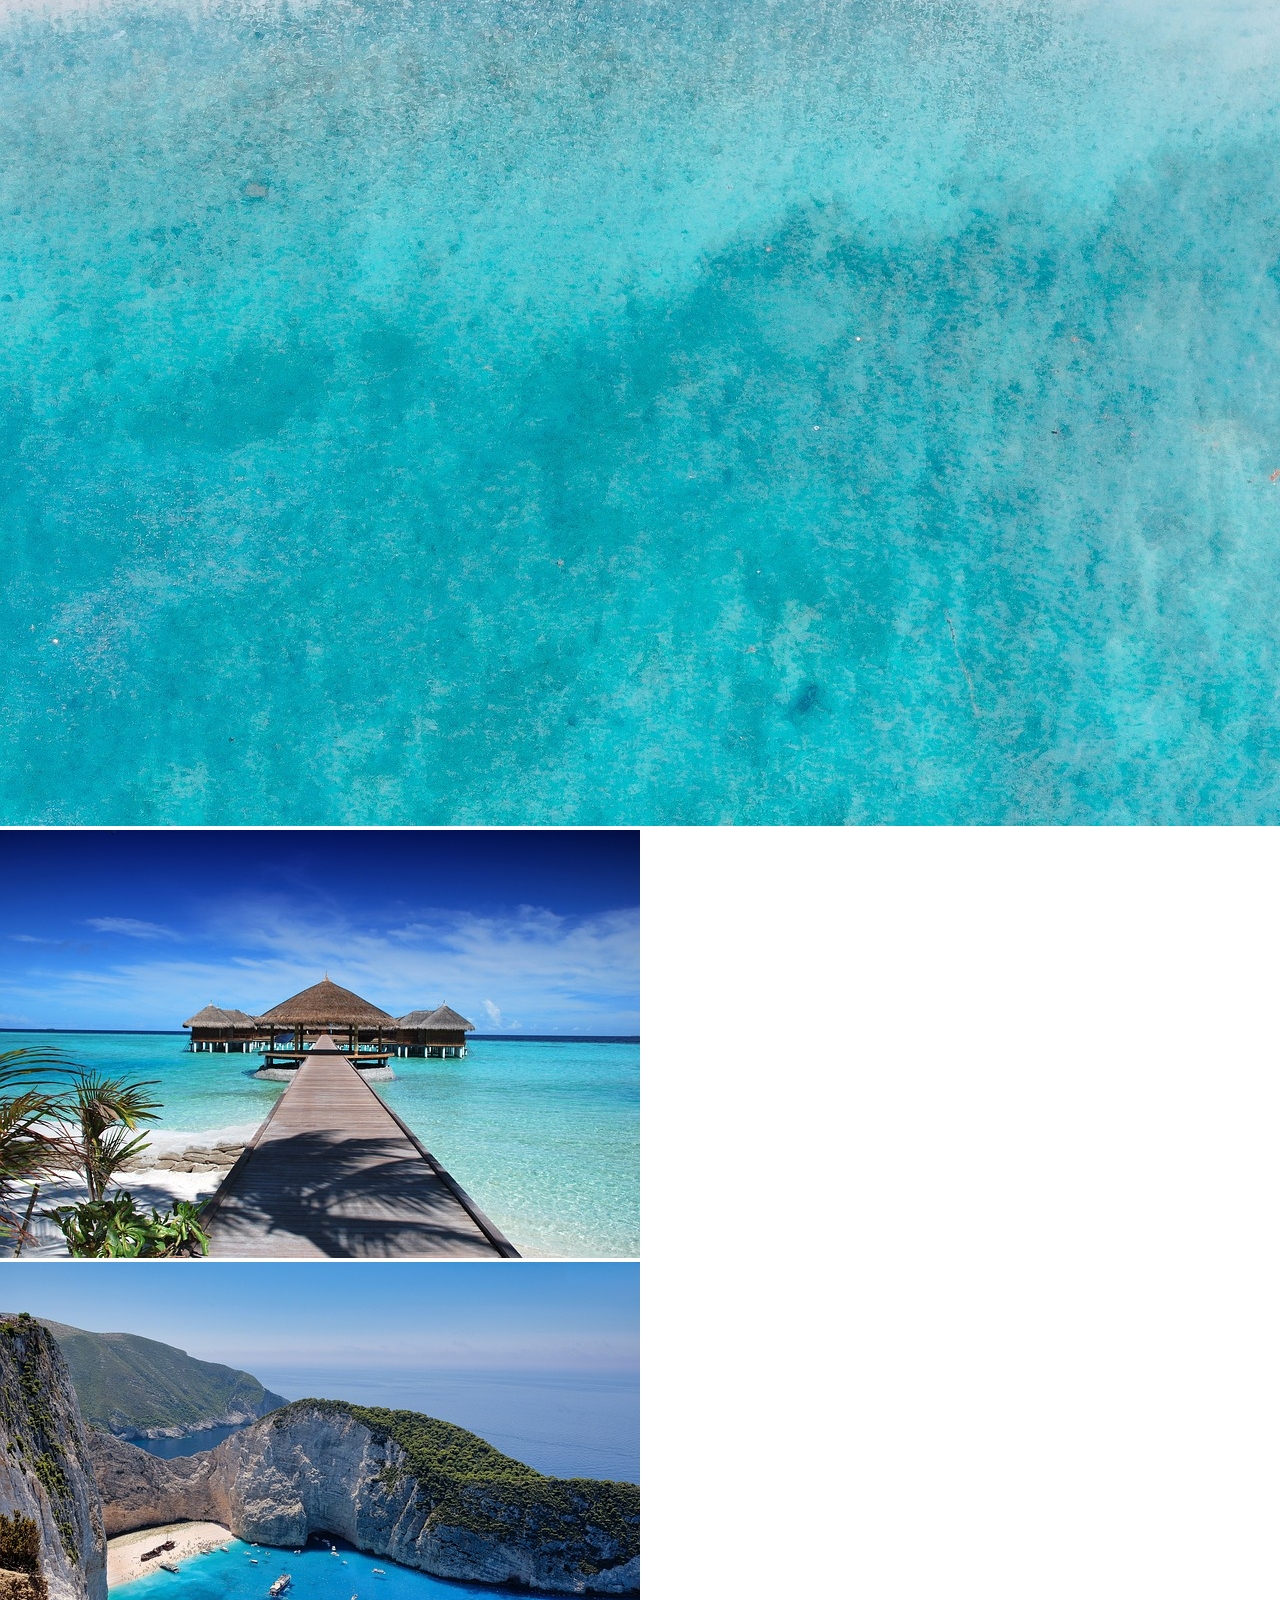
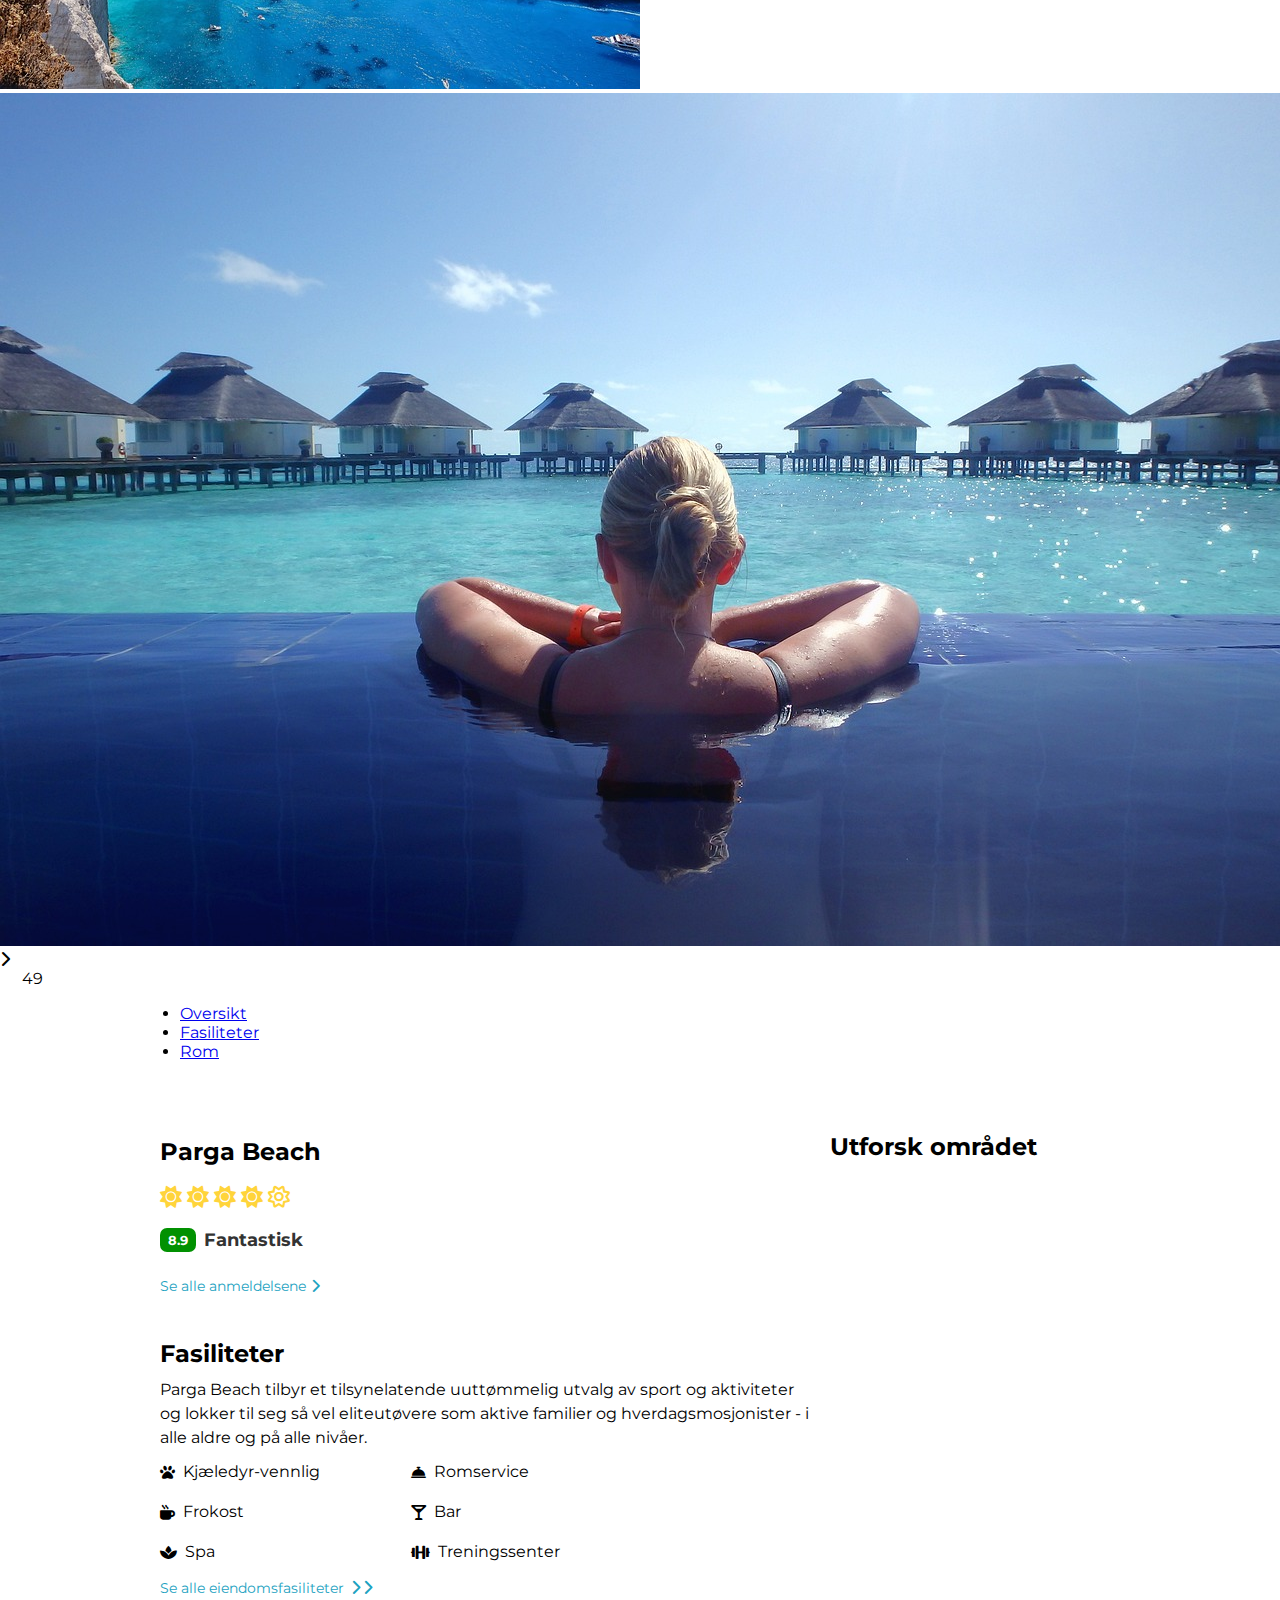
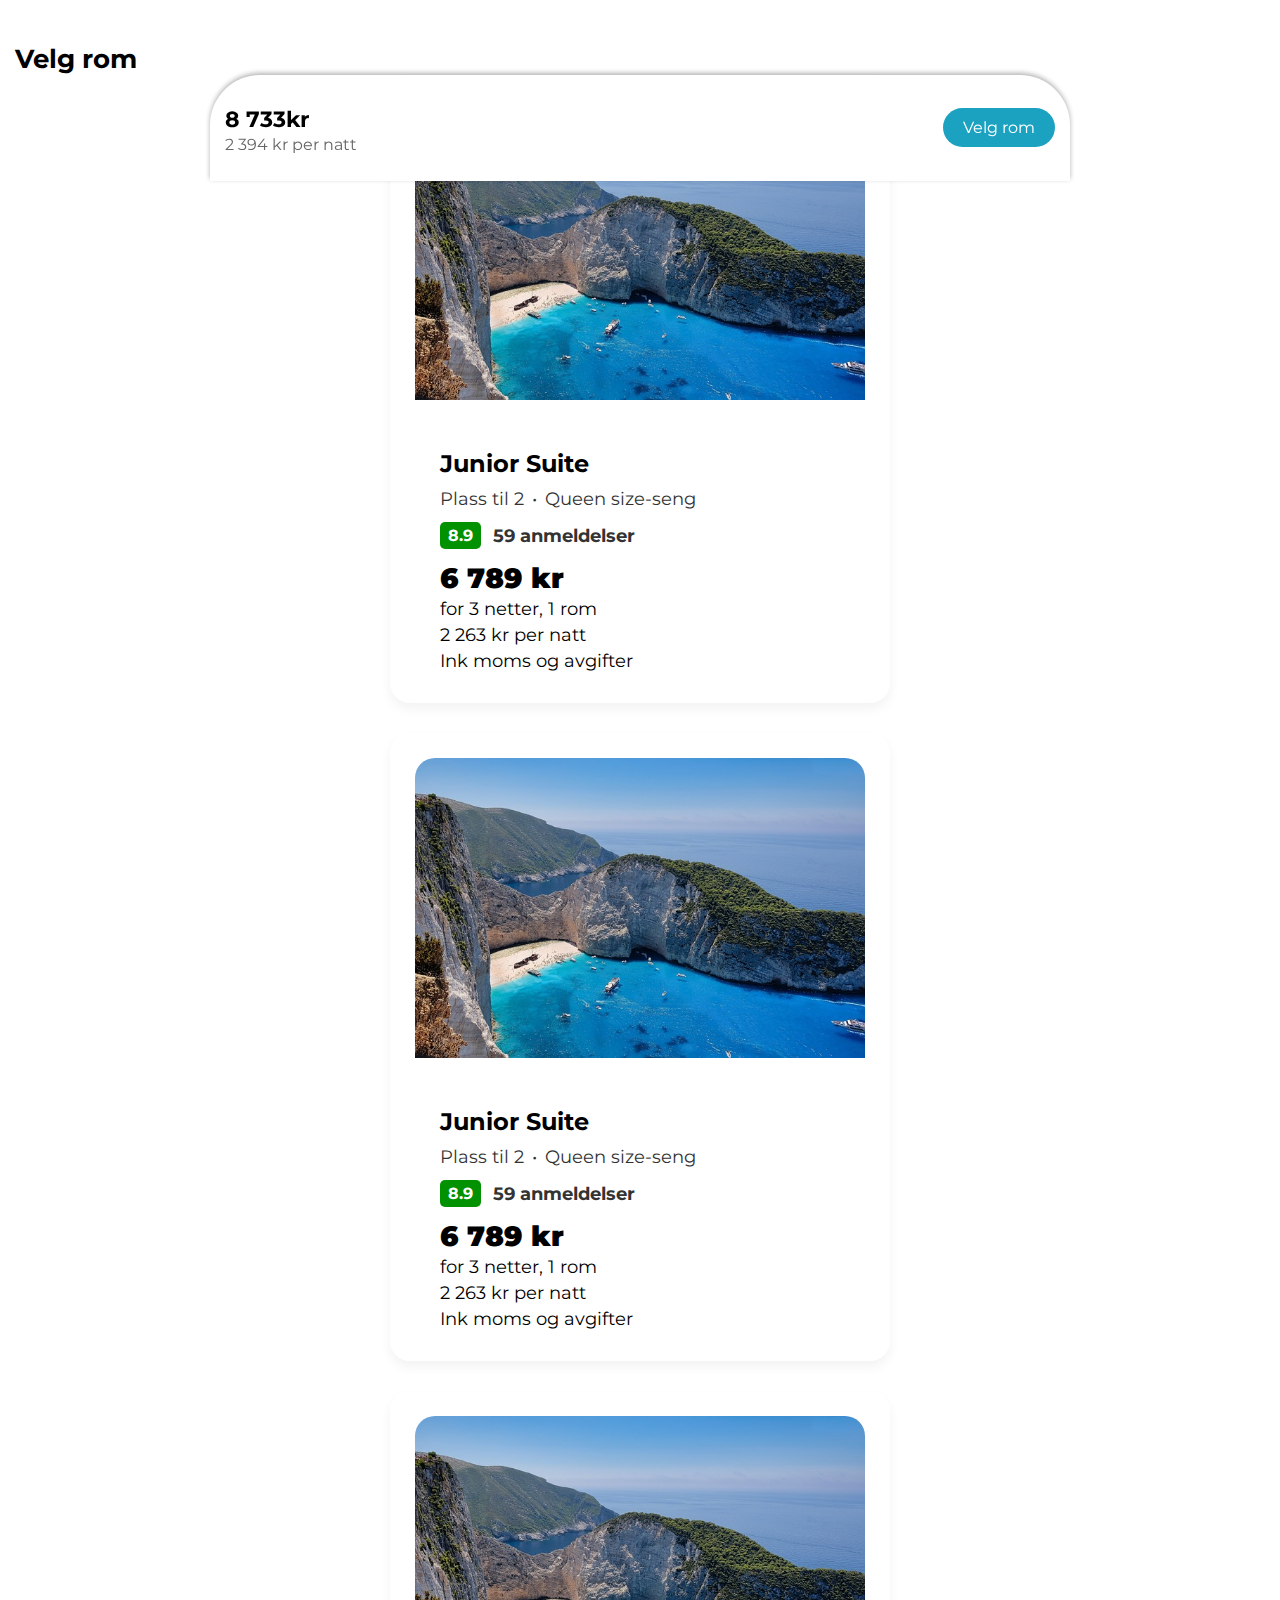
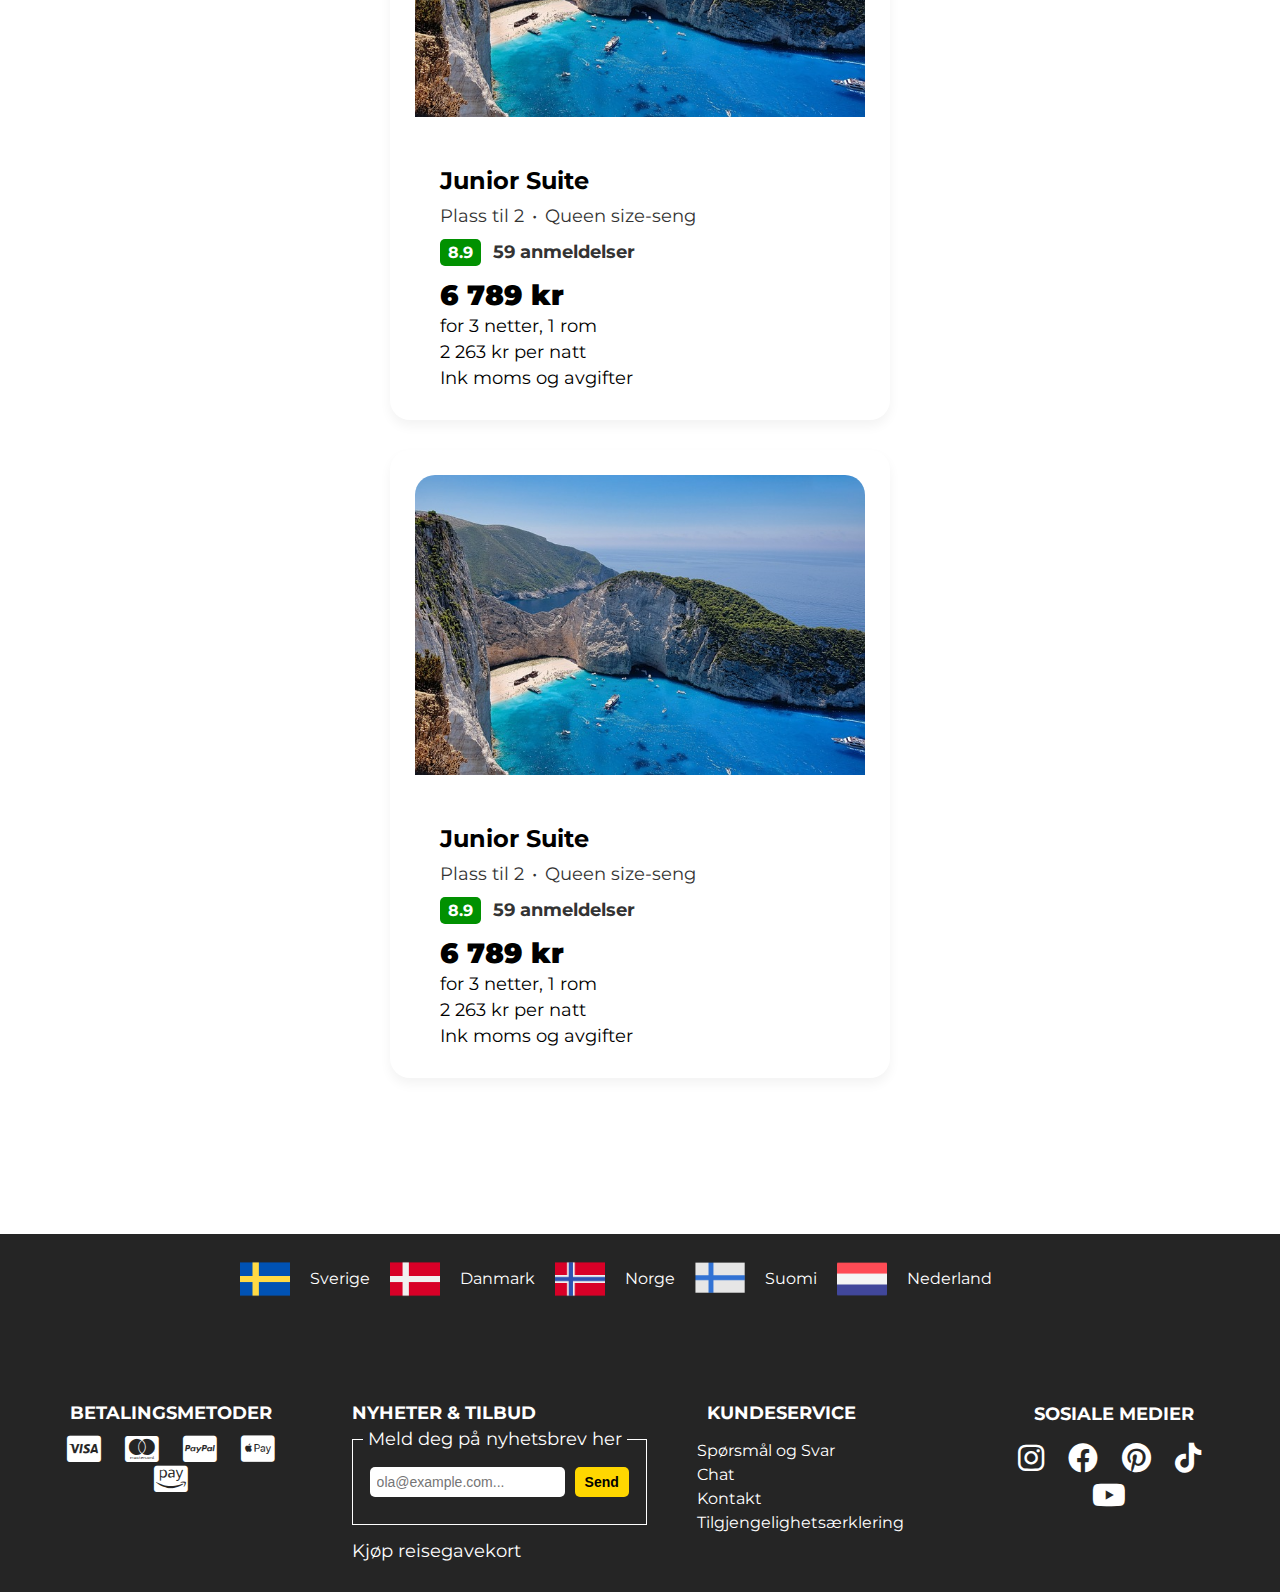
==== commit 923ab1f3: "mer på rom" ====
--- a/hotell.html
+++ b/hotell.html
@@ -256,21 +256,21 @@
     </main>
     <footer class="footer" id="footer">
         <section class="flags">
-            <div class="rad1">
+            <section class="rad1">
                 <img src="flags/sweden.png">
                 <p>Sverige</p>
                 <img src="flags/denmark.png">
                 <p>Danmark</p>
                 <img src="flags/norway.png">
                 <p>Norge</p>
-            </div>
-
-            <div class="rad2">
+            </section>
+
+            <section class="rad2">
                 <img src="flags/material.png">
                 <p>Suomi</p>
                 <img src="flags/netherlands.png">
                 <p>Nederland</p>
-            </div>
+            </section>
 
         </section>
         <section class="pc-flag">
--- a/css/style.css
+++ b/css/style.css
@@ -1311,6 +1311,57 @@
     display: block;
 }
 
+@media (min-width: 1024px) {
+    nav {
+        max-width: 1000px;  
+        margin: 0 auto;      
+        padding: 0 20px;     
+    }
+
+    .info-wrap {
+        display: grid;
+        grid-template-columns: 2fr 1fr; 
+        grid-template-rows: auto auto;
+        gap: 40px;
+        max-width: 1000px;
+        margin: 0 auto;
+        align-items: start;
+        
+    }
+
+    .oversikt {
+        grid-column: 1;
+        grid-row: 1;
+        flex-direction: column;
+        justify-content: center;
+        
+    }
+
+    .fasiliteter {
+        grid-column: 1 / span 2; 
+        grid-row: 2; 
+        margin-top: -60px;
+        max-width: 65%;
+    }
+    
+
+    .kart {
+        grid-column: 2; 
+        grid-row: 1 / span 2;
+        margin-top: 45px;
+        margin-right: -25px;
+       
+    }
+
+    .kart iframe {
+        width: 100%;
+        height: 300px;
+        border-radius: 10px;
+        
+    }
+}
+
+
 
 .tilgjengelige-rom {
     max-width: 1000px;
@@ -1340,3 +1391,149 @@
     justify-content: center;
     margin-top: -40px; 
 }
+
+.rom {
+    background-color: white;
+    border-radius: 20px;
+    overflow: hidden;
+    box-shadow: 0 6px 12px rgba(0, 0, 0, 0.05);
+    width: 100%;
+    max-width: 450px; 
+    display: flex;
+    flex-direction: column;
+    padding: 25px;
+    margin-bottom: 30px; 
+    padding-bottom: 0;
+}
+
+
+.velg-selv {
+    position: sticky; 
+    bottom: 0; 
+    left: 0;
+    width: 83%; 
+    background: white;
+    display: flex;
+    justify-content: space-between;
+    align-items: center;
+    padding: 10px 15px;
+    box-shadow: 0 -2px 5px rgba(0, 0, 0, 0.3); 
+    border-radius: 50px 50px 0 0;
+    
+}
+.pris-seksjon{
+    display: flex;
+    flex-direction: column;
+    gap: 2px;
+    line-height: 1.2;
+}
+
+.velg-selv .over {
+    font-size: 22px;
+    font-weight: bold;
+}
+
+.velg-selv .under {
+    font-size: 16px;
+    color: #666;
+    margin-top: -22px;
+}
+
+
+.velg-selv .blå-boks {
+    background: #1ca2c1;
+    color: white;
+    padding: 10px 20px;
+    border-radius: 20px;
+    cursor: pointer;
+    
+    
+}
+
+
+
+
+.rom img {
+    width: 100%;
+    height: auto;
+    border-top-left-radius: 20px;
+    border-top-right-radius: 20px;
+}
+
+.rom-info {
+    padding: 25px;
+}
+
+.rom-info h3 {
+    font-size: 24px;
+    font-weight: bold;
+    margin-bottom: 10px;
+}
+
+.rom-info .plass {
+    font-size: 18px;
+    color: #333;
+    display: flex;
+    align-items: center;
+    gap: 8px;
+    margin-bottom: 12px;
+}
+
+.score {
+    display: flex;
+    align-items: center;
+    gap: 12px;
+    margin-bottom: 20px;
+}
+
+.score .score-box {
+    background-color: #019101;
+    color: white;
+    padding: 4px 8px;
+    border-radius: 5px;
+    font-weight: bold;
+    margin: 0;
+    display: inline-block;
+    font-size: 16px;
+}
+
+.score p:last-child {
+    font-weight: bold;
+    margin: 0;
+    color: #333;
+    font-size: 18px;
+}
+
+.prisinfo-liste {
+    font-size: 18px;
+    list-style: none;
+    margin: 0;
+    padding: 0;
+    line-height: 1;
+}
+
+.prisinfo-liste li:first-child {
+    font-size: 28px;
+    font-weight: bold;
+    margin-top: -5px;
+}
+
+.prisinfo-liste li {
+    margin-bottom: 8px;
+}
+.plass {
+    list-style: none;
+    display: flex;
+    align-items: center; 
+    gap: 8px; 
+    font-size: 16px;
+    color: #333;
+    margin: 0;
+    padding: 0;
+}
+
+.plass li {
+    margin: 0;
+    padding: 0;
+    display: inline-block; 
+}
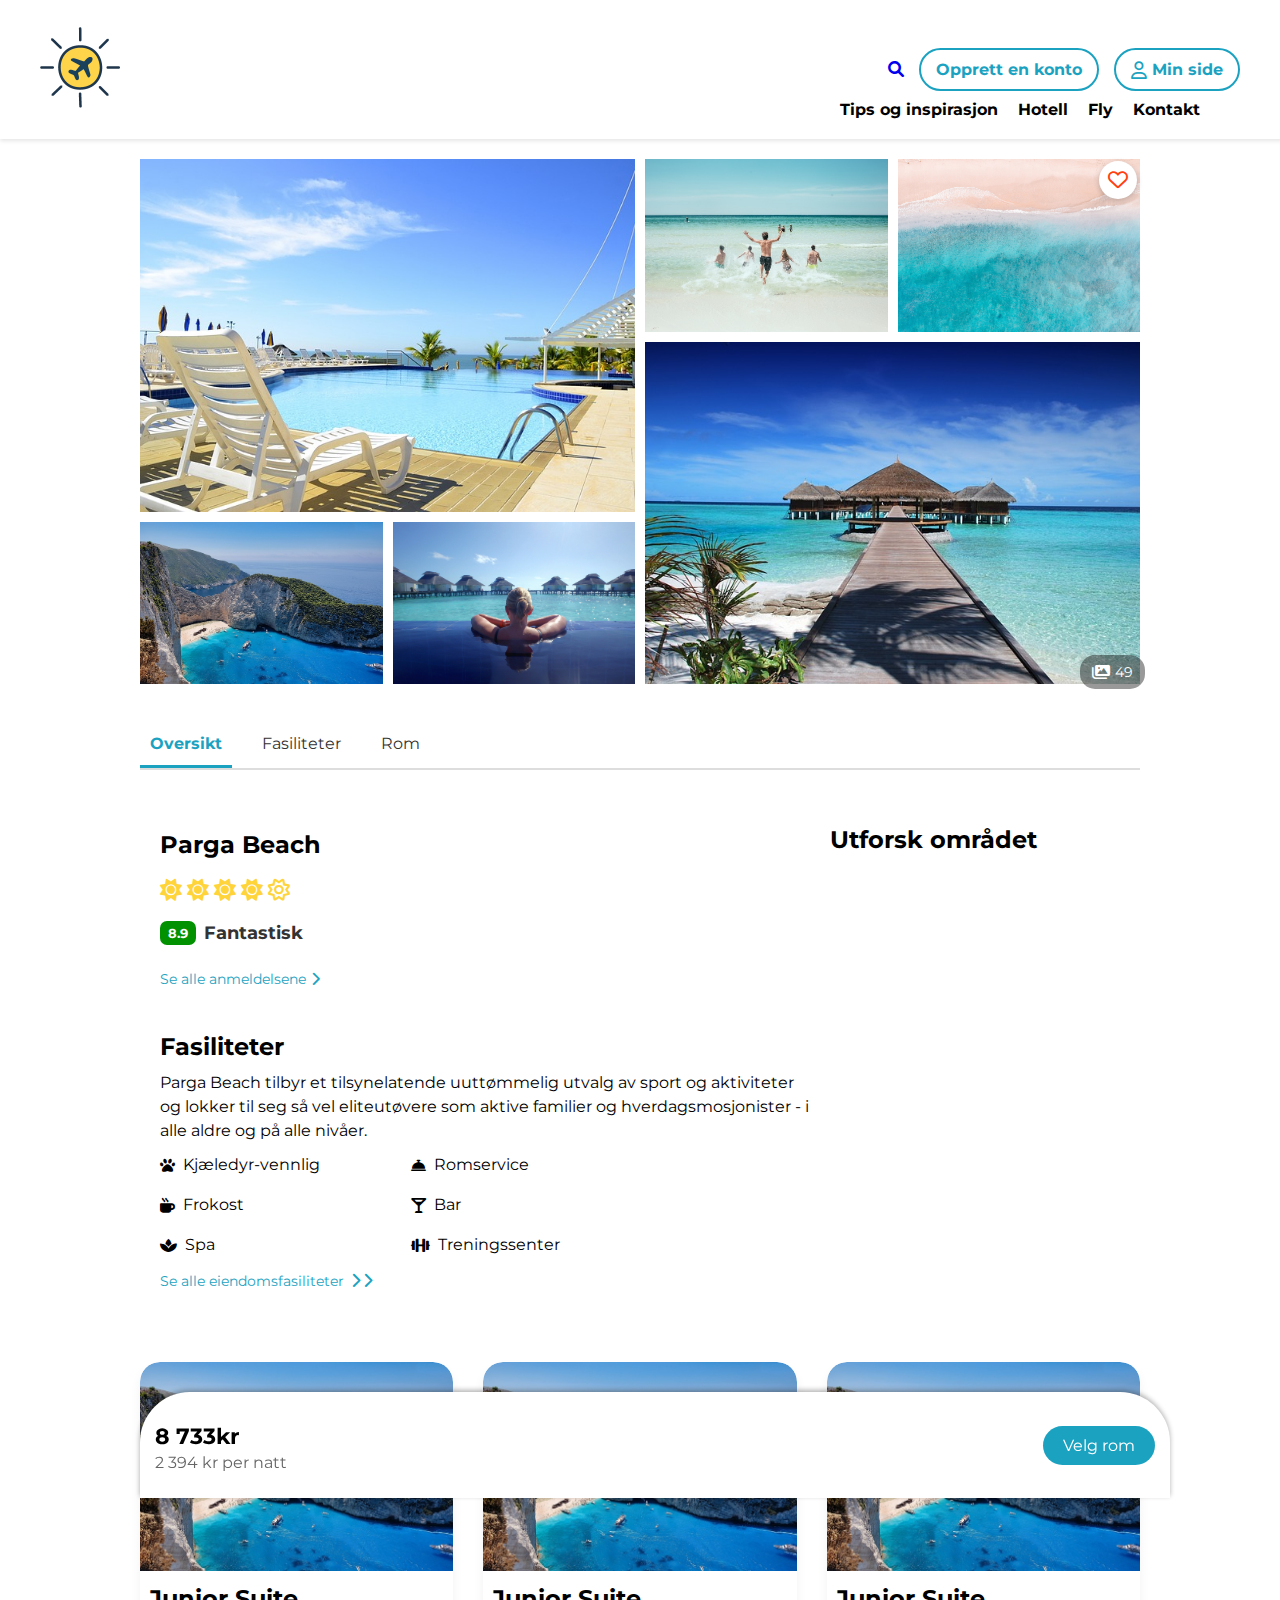
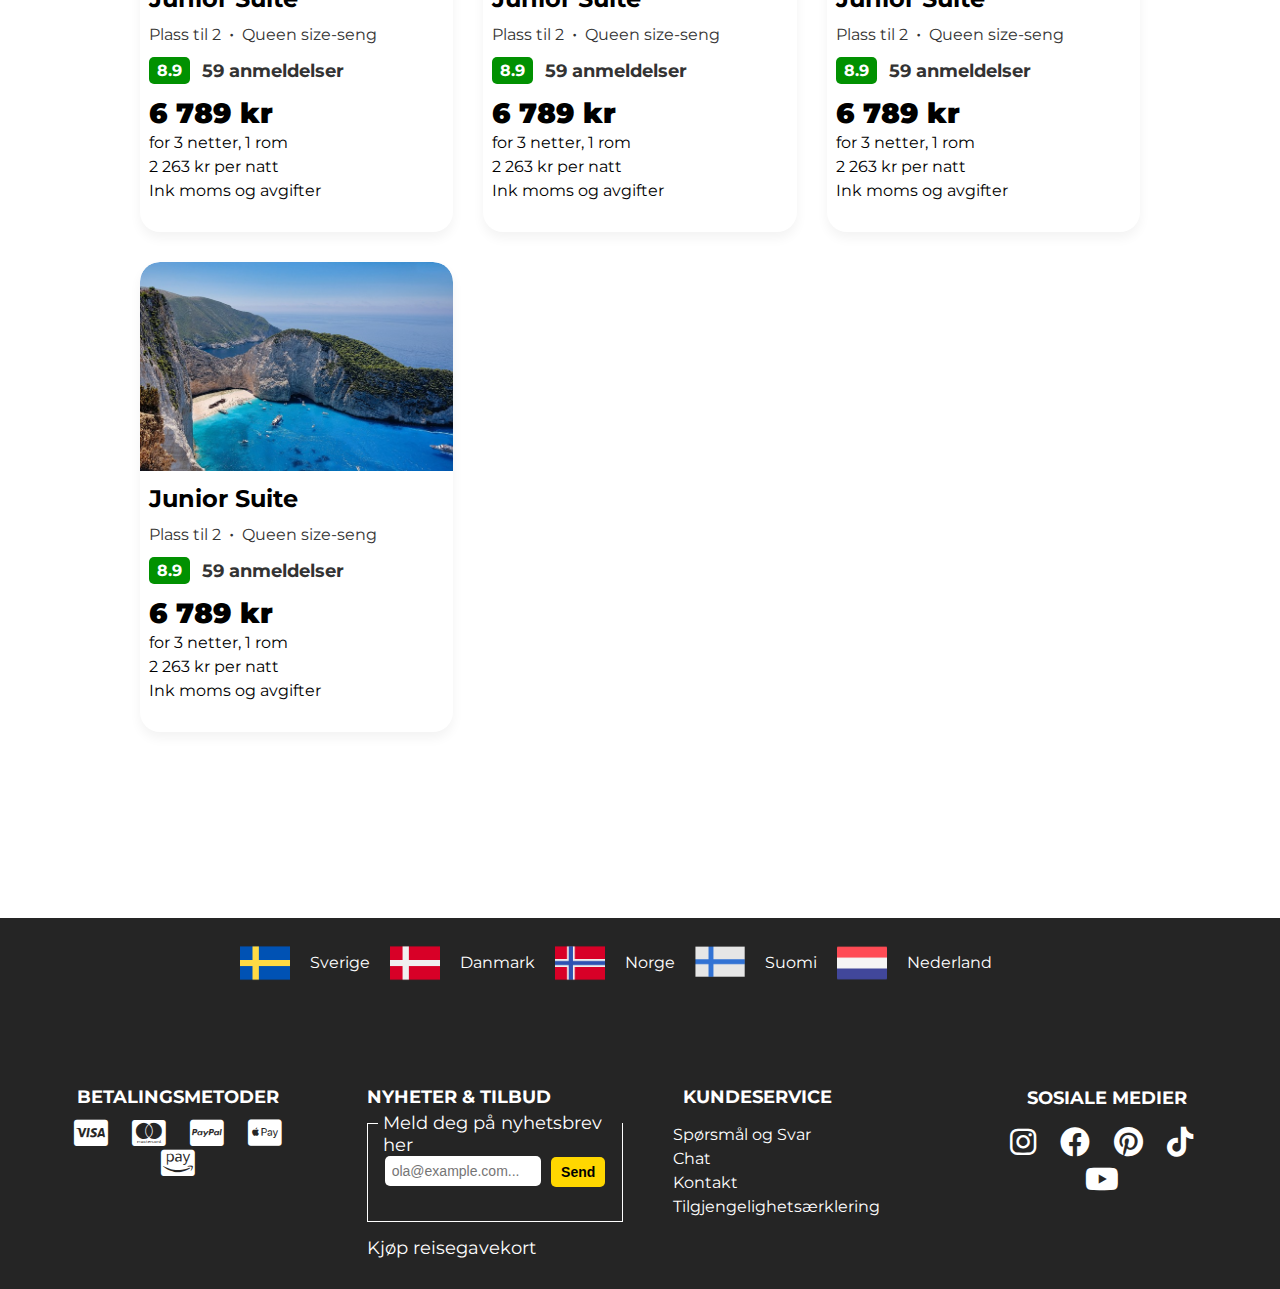
==== commit 5c78f31a: "jobbet mer med order siden, endret smådetaljer på html" ====
--- a/hotell.html
+++ b/hotell.html
@@ -24,7 +24,7 @@
                 <a href="min-side.html" class="user-icon">
                     <i class="fas fa-user"></i> 
                 </a>
-                <a href="opprett-konto.html" class="btn">
+                <a href="#" class="btn">
                     <i class="fa-solid fa-bars" aria-label="Opprett konto"></i>
                 </a>
             </form>
@@ -33,7 +33,7 @@
                 <a href="order.html" class="search-icon">
                     <i class="fa-solid fa-magnifying-glass"></i>
                 </a>
-                <a href="opprett-konto.html" class="btn">
+                <a href="#" class="btn">
                     Opprett en konto
                 </a>
                 <a href="order.html" class="btn">
--- a/css/style.css
+++ b/css/style.css
@@ -125,9 +125,6 @@
 
 }
   
-
-
-
 .banner {
     background-image: url('../img/sea-4768869_1920.jpg');
     background-size: cover;
@@ -1018,7 +1015,7 @@
 .pc-flag {
     display: none;
 }
-@media (min-width: 1024px) {
+@media (min-width: 1024px)and (max-width: 1400px) {
     
     .flags {
         display: none;
@@ -1311,7 +1308,7 @@
     display: block;
 }
 
-@media (min-width: 1024px) {
+@media (min-width: 1024px) and (max-width: 1400px){
     nav {
         max-width: 1000px;  
         margin: 0 auto;      
@@ -1452,7 +1449,105 @@
 
 
 
-
+@media (min-width: 1024px) and (max-width: 1400px){
+    .velg-selv {
+        position: sticky;
+        bottom: 45px;
+        width: 100%;
+        max-width: 1000px;
+        margin: 0 auto;
+        grid-column: span 3;
+        grid-row: 3;
+        
+    }
+    
+
+    .tilgjengelige-rom {
+        display: grid;
+        grid-template-columns: repeat(3, 1fr); 
+        grid-template-rows: auto auto; 
+        gap: 30px;
+        max-width: 1000px;
+        margin: 0 auto;
+        min-height: 120vh;
+        
+        
+    }
+    .rom {
+        display: flex;
+        flex-direction: column;
+        margin-top: -30px;
+        width: 100%;
+        padding: 0;
+    }
+
+    .rom:nth-child(4) {
+        max-width: 1000px;
+        grid-column: span 1; 
+        justify-self: flex-start;
+        max-width: 450px; 
+        
+        
+    }
+
+    .rom img{
+        width: 100%;
+        height: auto;
+        object-fit: cover;
+        display: block;
+        flex-shrink: 0;
+        
+        
+    }
+    .rom-info{
+        flex-grow: 1;
+        display: flex;
+        justify-content: space-between;
+        flex-direction: column;
+        text-align: left !important;
+        border-bottom-left-radius: 20px;
+        border-bottom-right-radius: 20px;
+        
+        
+    }
+    .velg-rom{
+        max-width: 1000px;
+        margin: 0 auto 20px;
+        padding-top: 50px;
+        padding-left: 200px;
+        margin-bottom: -20px;
+    
+    }
+    .rom-info h3{
+        margin-top: -12px;
+        padding-top: 0;
+        font-size: 22px;
+        margin-left: -16px;
+
+    }
+    .rom-info .score{
+        margin-left: -16px;
+    }
+    .rom-info .prisinfo-liste {
+        font-size: 16px;
+        margin-left: -16px;
+    }
+
+    .rom-info .plass{
+        margin-left: -16px;
+    }
+    .plass li {
+        white-space: nowrap;
+        font-size: 16px;
+        text-align: left;
+    }
+
+    .rom-detaljer {
+        gap: 10px;
+        margin-top: auto;
+    }
+    
+}
 .rom img {
     width: 100%;
     height: auto;
@@ -1537,3 +1632,429 @@
     padding: 0;
     display: inline-block; 
 }
+
+
+.bildet-galleri {
+    width: 100%;
+    overflow: hidden;
+    position: relative;
+}
+
+
+.bildene {
+    display: flex;
+    overflow-x: auto; 
+    scroll-snap-type: x mandatory; 
+    scroll-behavior: smooth; 
+    -webkit-overflow-scrolling: touch; 
+    
+}
+
+
+.bildene img {
+    flex: 0 0 100%;
+    width: 100%;
+    height: auto;
+    scroll-snap-align: center; 
+    object-fit: cover; 
+}
+
+
+.pil-ikon {
+    position: absolute;
+    top: 50%;
+    transform: translateY(-80%);
+    background: rgba(0, 0, 0, 0.3);
+    color: white;
+    font-size: 24px;
+    border-radius: 50%;
+    padding: 12px;
+    display: flex;
+    align-items: center;
+    justify-content: center;
+    width: 20px;
+    height: 20px;
+    
+}
+
+
+.pil-ikon.venstre {
+    left: 15px;
+}
+
+
+.pil-ikon.hoyre {
+    right: 15px;
+}
+.hjerte-ikon {
+    position: absolute;
+    top: 15px;
+    right: 15px;
+    background: white;
+    font-size: 22px;
+    border-radius: 50%;
+    padding: 10px;
+    display: flex;
+    align-items: center;
+    justify-content: center;
+    width: 15px;
+    height: 15px;
+    box-shadow: 0 2px 6px rgba(0, 0, 0, 0.2);
+}
+
+.bilde-teller {
+    position: absolute;
+    bottom: 15px;
+    right: 15px;
+    background: rgba(0, 0, 0, 0.4);
+    color: white;
+    font-size: 14px;
+    border-radius: 15px;
+    padding: 8px 8px;
+    display: flex;
+    align-items: center;
+    gap: 3px; 
+    
+}
+
+
+.bilde-teller i {
+    font-size: 16px;
+}
+
+@media (min-width: 1024px)and (max-width: 1400px){
+    .bildet-galleri {
+        display: grid;
+        grid-template-columns: repeat(4, 1fr); 
+        grid-template-rows: repeat(3, auto); 
+        gap: 10px; 
+        max-width: 1000px; 
+        margin: 0 auto; 
+        padding: 20px;
+        position: relative;
+    }
+
+    .bildene {
+        display: contents; 
+    }
+
+    .bildene img {
+        width: 100%;
+        height: 100%;
+        object-fit: cover;
+        
+    }
+
+    
+    .bildene img:nth-child(1) { grid-column: span 2; grid-row: span 2; } 
+    .bildene img:nth-child(2) { grid-column: span 1; grid-row: span 1; }
+    .bildene img:nth-child(3) { grid-column: span 1; grid-row: span 1; }
+    .bildene img:nth-child(4) { grid-column: span 2; grid-row: span 2; } 
+    .bildene img:nth-child(5) { grid-column: span 1; grid-row: span 1; }
+    .bildene img:nth-child(6) { grid-column: span 1; grid-row: span 1; }
+
+    
+    .pil-ikon {
+        display: none;
+    }
+
+    .hjerte-ikon {
+        position: absolute;
+        top: 22px;
+        right: 23px;
+        background: white;
+        border-radius: 50%;
+        padding: 4px;
+        display: flex;
+        align-items: center;
+        justify-content: center;
+        width: 30px;
+        box-shadow: 0 2px 6px rgba(0, 0, 0, 0.2);
+        height: 30px;
+        font-size: 20px;
+    }
+
+    
+    .bilde-teller {
+        position: absolute;
+        bottom: 15px;
+        right: 15px;
+        background: rgba(0, 0, 0, 0.4);
+        color: white;
+        font-size: 14px;
+        border-radius: 15px;
+        display: flex;
+        align-items: center;
+        gap: 5px;
+        padding: 8px 12px;
+    }
+}
+
+
+
+nav {
+    padding-top: 20px;
+    
+}
+
+nav ul {
+    list-style: none;
+    display: flex;
+    padding: 0;
+    margin: 0;
+    border-bottom: 2px solid #ddd; 
+    padding-bottom: 5px; 
+}
+
+nav ul li {
+    margin-right: 20px;
+}
+
+nav ul li a {
+    text-decoration: none;
+    color: #333;
+    font-size: 16px;
+    font-weight: normal;
+    padding-bottom: 5px;
+    display: inline-block;
+    position: relative;
+    padding: 10px;
+}
+
+nav ul li a.active {
+    font-weight: bold;
+    color: #1ca2c1;;
+    
+}
+
+nav ul li a.active::after {
+    content: "";
+    position: absolute;
+    left: 0;
+    bottom: -5px;
+    width: 100%;
+    height: 3px;
+    background-color: #1ca2c1;
+}
+
+
+  
+
+.progressbar {
+    display: flex;
+    overflow-x: auto; 
+    white-space: nowrap; 
+    background-color: #1ca2c1; 
+    padding: 3px 4px;
+    border-radius: 5px; 
+    scrollbar-width: thin; 
+    scrollbar-color: #ccc transparent; 
+    height: 33px;
+}
+
+
+.progressbar::-webkit-scrollbar {
+    height: 2px;
+}
+
+.progressbar::-webkit-scrollbar-thumb {
+    background: #ccc;
+    border-radius: 3px;
+}
+
+
+
+.progressbar a {
+    color: white;
+    text-decoration: none;
+    padding: 10px 15px;
+    display: flex;
+    align-items: center;
+    position: relative;
+    font-size: 20px;
+}
+
+
+
+
+.progressbar i{
+    margin: 0 8px;
+    display: flex;
+    align-items: center;
+    font-size: 40px;
+}
+
+
+
+@media (min-width: 1024px) and (max-width: 1400px) {
+    .progressbar {
+        display: flex;
+        justify-content: center; 
+        align-items: center;
+        background-color: #1ca2c1;
+        padding: 5px 10px;
+        border-radius: 5px;
+        height: 40px;
+        width: auto;
+        max-width: 1000px; 
+        margin: 20px auto; 
+        overflow: hidden; 
+        flex-shrink: 0;
+    }
+
+    .progressbar a {
+        color: white;
+        text-decoration: none;
+        padding: 10px 15px;
+        font-size: 20px;
+        white-space: nowrap; 
+        display: flex;
+        align-items: center;
+        font-weight: bold;
+    }
+
+    .progressbar i {
+        margin: 0 8px;
+        display: flex;
+        align-items: center;
+        font-size: 40px;
+        color: white;
+    }
+
+    .progressbar .active {
+        font-weight: bold;
+        text-transform: uppercase;
+    }
+}
+
+
+
+.dine-valg {
+    background-color: white;
+    border-radius: 10px;
+    box-shadow: 0 2px 5px rgba(0, 0, 0, 0.25);
+    padding: 15px 20px;
+    margin: 10px 0;
+    width: 100%;
+    max-width: 480px;
+    margin-left: 20px;
+    margin-right: auto;
+    
+}
+
+.dine-valg a {
+    color: black;
+    text-decoration: none;
+    font-weight: bold;
+    font-size: 18px;
+    display: flex;
+    align-items: center;
+}
+
+.dine-valg i {
+    font-size: 16px;
+    margin-left: 8px;
+}
+
+
+.opplysninger {
+    font-size: 30px;
+    margin-left: 15px;
+    padding: 5px;
+}
+
+.order-bestilling {
+    display: flex;
+    flex-direction: column;
+    gap: 20px;
+    max-width: 500px;
+    margin: auto;
+}
+
+fieldset {
+    background-color: #f6f5f2;
+    border: none;
+    padding: 10px 15px;
+    border-radius: 10px;
+    
+}
+
+.bestiller {
+    padding: 30px 15px;
+   
+}
+
+.person-nummer-to {
+    padding: 20px 15px;
+}
+
+
+
+legend {
+    font-weight: bold;
+    font-size: 18px;
+    margin-bottom: 10px;
+    
+}
+
+label {
+    display: block;
+    font-weight: bold;
+    font-size: 14px;
+    margin-top: 10px;
+    gap: 10px;
+    
+}
+
+input, select {
+    width: 96%;
+    padding: 10px;
+    font-size: 16px;
+    border: 1px solid #ddd;
+    border-radius: 5px;
+    margin-top: 5px;
+    margin-bottom: 8px;
+    
+}
+
+.person-nummer-to input {
+    width: 96%; 
+}
+
+.fødselsdato {
+    display: flex;
+    gap: 10px;
+    
+}
+
+.fødselsdato select {
+    flex: 1;
+}
+
+.kjønn {
+    display: flex;
+    gap: 10px;
+    align-items: center;
+    margin-top: 5px;
+}
+
+.kjønn input {
+    width: auto;
+    margin: 0;
+}
+.siste-trinn {
+    background-color: #ffd700;
+    font-weight: bold;
+    font-size: 16px;
+    border: none;
+    border-radius: 8px;
+    padding: 12px 10px;
+    cursor: pointer;
+    display: flex;
+    align-items: center;
+    gap: 8px;
+    max-width: 130px;
+    height: 50px;
+    text-align: center;
+    margin-bottom: 30px;
+}
